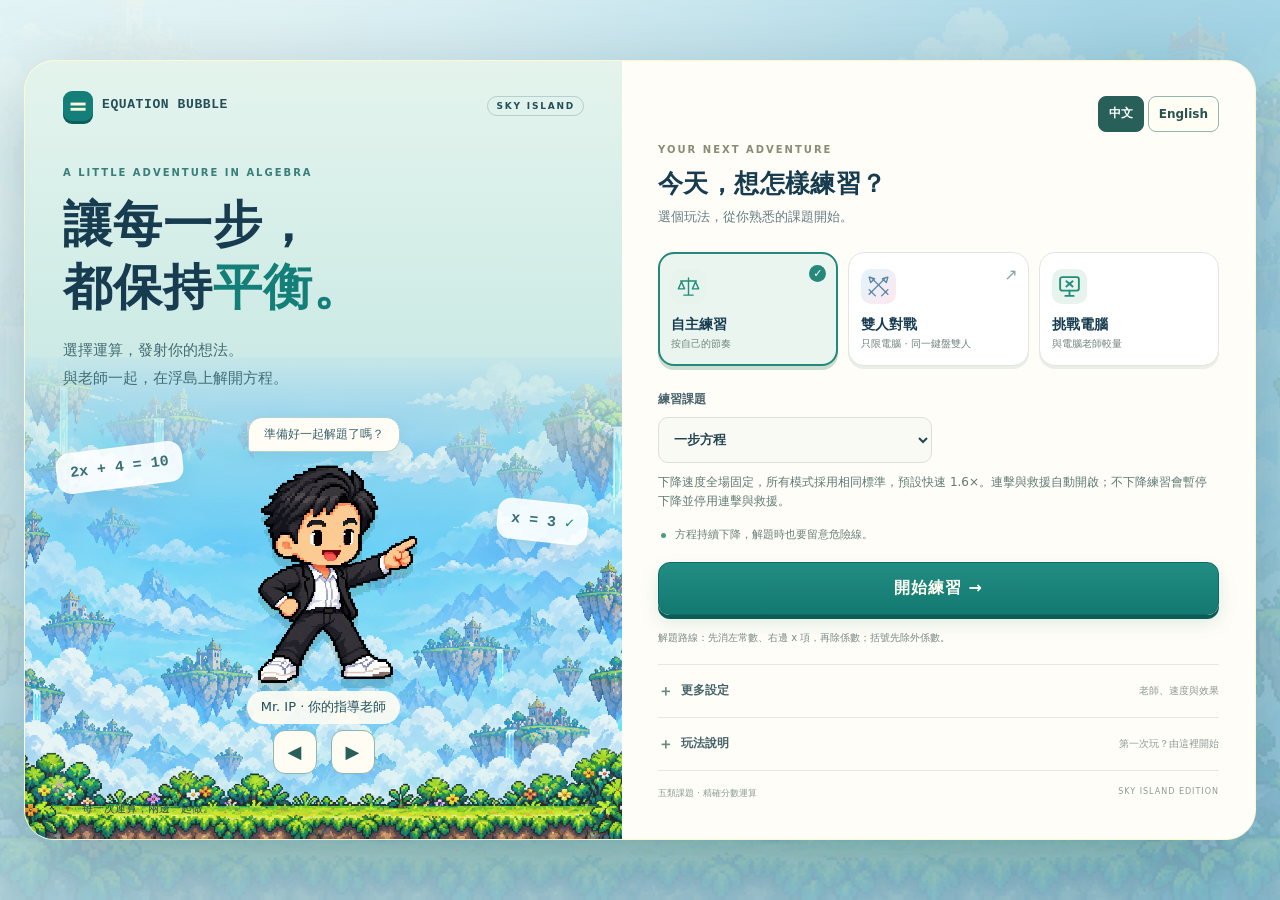
==== index.html @ 2460b277 "Reserve teacher space beside the English solo working board" ====
<!doctype html><html lang="zh-Hant"><head><meta charset="utf-8"><meta name="viewport" content="width=device-width,initial-scale=1,viewport-fit=cover"><title>Equation Bubble — Sky Island Adventure</title><link rel="stylesheet" href="arcade.css?v=150"><link rel="stylesheet" href="sky-theme.css?v=150"><link rel="stylesheet" href="mobile.css?v=150"><link rel="stylesheet" href="polish.css?v=246"><link rel="stylesheet" href="teacher-motion.css?v=200"><link rel="stylesheet" href="welcome.css?v=252"><link rel="stylesheet" href="arcade-art.css?v=203"><link rel="stylesheet" href="solo-cabinet.css?v=255"><style>body>#overlay .home-menu .home-battle-settings .home-battle-check{display:flex!important;align-items:center;justify-content:flex-start;gap:9px;text-align:left!important;margin:8px 0!important;font:500 13px/1.5 system-ui,sans-serif!important}body>#overlay .home-menu .home-battle-check input{flex:none;width:17px!important;height:17px!important;margin:0!important}body>#overlay .home-menu .home-battle-settings select{margin:0!important}body>#overlay .home-menu .home-battle-players label{text-align:left}</style><link rel="stylesheet" href="refinement.css?v=232"><link rel="stylesheet" href="solo-touch.css?v=235"><link rel="stylesheet" href="computer.css?v=250"><link rel="stylesheet" href="i18n.css?v=257"></head><body class="home-open solo-cabinet"><header id="deviceToolbar" hidden><strong class="device-brand">Equation Bubble <small>手提版</small></strong><a class="toolbar-home home-link" href="index.html">⌂ 回主畫面</a><span id="deviceStatus" role="status"></span><button id="devicePause">暫停</button><button id="deviceDesktop">電腦版</button></header><div id="deviceLayout"><main id="viewport"><div id="stage" aria-label="Equation Bubble 遊戲舞台">
<header class="sky-title">EQUATION <em>BUBBLE</em><small>SKY ISLAND ARENA</small></header><div class="sky-frame" aria-hidden="true"></div><div class="sky-dock" aria-hidden="true"></div><div class="scene" aria-hidden="true"></div><div class="score" id="score">000000</div><div class="stage-number" id="stageNumber">01</div><div class="hearts" id="hearts" aria-label="3 顆生命">♥ ♥ ♥</div><button id="pause" title="暫停 P" aria-label="暫停">Ⅱ</button>
<section id="field" aria-label="下降方程式遊戲區"><svg id="trajectory" viewBox="0 0 1120 660" aria-hidden="true"><path/></svg><svg id="links" viewBox="0 0 1120 660" aria-hidden="true"></svg><div id="rows"></div><div class="danger" id="danger">▼ 危險線 ▼</div><div id="projectile" class="orb green"></div><div id="particles"></div></section>
<img id="teacher" class="teacher-sprite" src="assets/teacher.png" alt="Yeung Sir 指導老師"><div class="speech" id="speech" role="status" aria-live="polite">兩邊做同一運算！</div><div id="teacherReaction" aria-hidden="true"></div><div id="teaching" aria-live="polite"><span class="teaching-heading">兩邊同步運算</span><span class="reading-caption">每一步，保持等式平衡</span><div id="teachingMath">每次運算，兩邊一起做。</div><div id="sideFeedback" role="status">選擇目標，開始平衡挑戰。</div></div>
<div class="cannon" id="cannon"><img class="cannon-base" src="assets/cannon.png" alt="黃銅青綠色泡泡炮台"><img class="barrel-sprite" src="assets/cannon.png" alt="" aria-hidden="true"><span id="cannonAmmo">+2</span></div>
<nav id="ops" aria-label="選擇炮彈運算"><button class="orb green" data-op="+" aria-label="加法">+</button><button class="orb red" data-op="−" aria-label="減法">−</button><button class="orb blue" data-op="×" aria-label="乘法">×</button><button class="orb purple" data-op="÷" aria-label="除法">÷</button><button class="orb orange lcm" data-op="LCM" aria-label="乘最小公倍數">×LCM</button></nav>
<label class="manual-ammo" id="manualAmmo" hidden>炮彈數值 <input id="ammoValue" type="text" inputmode="text" autocomplete="off" placeholder="例如 3 或 -1/2" aria-label="炮彈數值"><small id="ammoFeedback" role="status">可輸入整數或分數</small></label><div id="currentAmmo"><span class="orb green" id="ammoOrb">+2</span><strong id="ammoText">+2</strong></div><div class="keyboard"><div><kbd>←</kbd><kbd>→</kbd><small>AIM</small></div><div><kbd>↑</kbd><kbd>↓</kbd><small>AMMO</small></div><button id="fire"><kbd>SPACE</kbd><small>FIRE</small></button></div>
<div class="aux"><a class="aux-versus home-link" href="index.html">⌂ 回主畫面</a><button id="sound" aria-pressed="false">♪ OFF</button><button id="hint">H 提示 1/3</button><button id="deviceToggle">📱 手提裝置模式</button><button id="settings">操作說明</button><button id="restart">重開</button><a class="aux-versus" href="battle.html?v=201">雙人對打 ⚔</a><span id="pressure" hidden>再射 4 發壓頂</span><span id="energy" hidden>⚡ LINK READY</span><span id="combo">COMBO ×1</span><span id="progress">0 / 4</span><span>v17 ILLUSTRATED POSES</span></div>
<div class="touch"><button data-hold="left" aria-label="向左瞄準">◀</button><button id="touchAmmo">↑ 換彈 ↓</button><button data-hold="right" aria-label="向右瞄準">▶</button><button id="touchFire">發射 ✦</button></div>
</div></main><section id="mobileControls" hidden aria-label="手提裝置操作台"><header class="touch-hud"><div class="teacher-chip"><img id="mobileTeacherIcon" src="assets/teacher.png" alt=""><span id="mobileTeacherName">Yeung Sir</span></div><span id="mobileProgress"></span></header><div class="mobile-info"><span class="ammo-caption">目前炮彈</span><strong id="mobileLoaded">+?</strong></div><section class="math-readout"><header>兩邊同步運算 <span>運算板</span></header><div id="mobileMath" class="readout-equation">命中後顯示運算步驟</div><p id="mobileFeedback" role="status">點選目標或拖曳遊戲區瞄準，再按發射。</p></section><nav class="mobile-ops" aria-label="手提裝置選擇運算"><button data-op="+" aria-label="手提裝置加法">＋</button><button data-op="−" aria-label="手提裝置減法">−</button><button data-op="×" aria-label="手提裝置乘法">×</button><button data-op="÷" aria-label="手提裝置除法">÷</button><button data-op="LCM" aria-label="手提裝置乘最小公倍數">×LCM</button></nav><label id="mobileValueLabel" hidden>炮彈數值<input id="mobileValue" type="text" inputmode="text" autocomplete="off" placeholder="整數或分數，例如 -1/2" aria-label="手提裝置炮彈數值"></label><div class="mobile-actions"><button data-hold="left" aria-label="手提裝置向左瞄準">◀</button><button id="mobileHint">提示 1/3</button><button data-hold="right" aria-label="手提裝置向右瞄準">▶</button><button id="mobileFire">發射 ✦</button></div><p class="mobile-tip">點目標／拖曳瞄準 · 按住 ◀ ▶ 微調</p></section></div><div class="overlay home-screen" id="overlay">
  <section class="menu home-menu" aria-label="Equation Bubble 主畫面">
    <div class="home-hero">
      <a class="home-brand" href="index.html" aria-label="Equation Bubble 主畫面"><span class="brand-symbol">＝</span> EQUATION BUBBLE<span class="brand-edition">SKY ISLAND</span></a>
      <div class="hero-copy"><p class="home-eyebrow">A LITTLE ADVENTURE IN ALGEBRA</p><h1>讓每一步，<br>都保持<span>平衡。</span></h1><p class="hero-description">選擇運算，發射你的想法。<br>與老師一起，在浮島上解開方程。</p></div>
      <div class="hero-scene" aria-label="浮島上的指導老師"><span class="equation-float float-one" aria-hidden="true">2x + 4 = 10</span><span class="equation-float float-two" aria-hidden="true">x = 3 <b>✓</b></span><div class="hero-greeting">準備好一起解題了嗎？</div><img id="homeTeacher" src="assets/teacher.png" alt="Yeung Sir"><span class="hero-teacher-name" id="homeTeacherName">Yeung Sir · 你的指導老師</span></div>
      <p class="hero-footer"><span>✦</span> 每一次運算，兩邊一起做。</p>
    </div>
    <div class="home-panel">
      <header class="panel-heading"><p class="home-eyebrow">YOUR NEXT ADVENTURE</p><h2>今天，想怎樣練習？</h2><p>選個玩法，從你熟悉的課題開始。</p></header>
      <nav class="activity-grid" aria-label="選擇活動">
        <button type="button" class="activity-card practice-card" data-activity="practice" aria-pressed="true"><span class="activity-icon"><svg viewBox="0 0 32 32" aria-hidden="true"><path d="M6 9h20M16 5v22M7 10l-4 9h8l-4-9Zm18 0-4 9h8l-4-9ZM10 27h12"/></svg></span><strong>自主練習</strong><small>按自己的節奏</small><span class="activity-check" aria-hidden="true">✓</span></button>
        <a class="activity-card battle-card" href="battle.html?v=201"><span class="activity-icon"><svg viewBox="0 0 32 32" aria-hidden="true"><path d="m6 4 22 22M26 4 4 26M4 4l2 7 5-5-7-2Zm24 0-2 7-5-5 7-2ZM4 20l8 8M20 28l8-8"/></svg></span><strong>雙人對戰</strong><small>與同學切磋</small><span class="activity-arrow" aria-hidden="true">↗</span></a>
      </nav>
      <input id="learningMode" type="hidden" value="assist"><div class="basic-settings">
        <label for="startLevel">練習課題<select id="startLevel"><option value="0">混合課題 · 全部五類</option><option value="1" selected>一步方程</option><option value="2">兩步方程</option><option value="3">兩邊未知數</option><option value="4">括號</option><option value="5">分數與 LCM</option></select></label>
      </div>
      <p class="activity-note" id="activityNote" role="status">方程持續下降，解題時也要留意危險線。</p>
      <button id="start" class="start-button home-start">開始練習 <span aria-hidden="true">→</span></button>
      <p class="home-route">解題路線：先消左常數、右邊 x 項，再除係數；括號先除外係數。</p>
      <details class="home-details" id="homeAdvanced"><summary>更多設定 <span>老師、速度與效果</span></summary><div class="advanced-grid">
        <label for="singleTeacher">指導老師<select id="singleTeacher"><option value="0">Ms. Tong</option><option value="1" selected>Mr. IP</option><option value="2">Yeung Sir</option><option value="3">Mr. Kwok</option><option value="4">Ip Sir</option></select></label>
        <label for="fallSpeed">下降速度<select id="fallSpeed"><option value="0.65">慢速 · 0.65×</option><option value="1">標準 · 1×</option><option value="1.6" selected>快速 · 1.6×</option><option value="2.3">極速 · 2.3×</option></select></label>
        <label for="sessionLength">練習時間<select id="sessionLength"><option value="0">不限時</option><option value="180">3 分鐘</option></select></label>
        <label class="check-setting"><input id="practice" type="checkbox"> 停止下降</label>
        <input id="soloTurbo" type="checkbox" checked hidden aria-hidden="true">
        <label class="check-setting"><input id="gentlePace" type="checkbox" checked> 較疏落的題目排列</label>
        <label class="check-setting"><input id="deviceChoice" type="checkbox"> 手提裝置操作台</label>
      </div><div id="homeEffects"></div></details>
      <details class="home-details home-help"><summary>玩法說明 <span>第一次玩？由這裡開始</span></summary><ol class="how-to"><li><b>選運算</b><span>用相反運算消去目標項。</span></li><li><b>自動配數值</b><span>系統按瞄準目標及所選運算，自動配好數值。</span></li><li><b>瞄準發射</b><span>點選泡泡瞄準，再按發射。</span></li></ol><p>電腦：← → 瞄準 · ↑ ↓ 換運算 · Space／Enter 發射 · H 提示 · P 暫停。</p><p>本遊戲練習指定消元路線，其他等價解法亦可能成立。連擊模式按 R 可救援一次；聲音需另行開啟。</p></details>
      <footer class="panel-footer"><span>五類課題 · 精確分數運算</span><span>SKY ISLAND EDITION</span></footer>
    </div>
  </section>
</div><script src="math.js?v=232"></script><script src="characters.js?v=150"></script><script src="arcade.js?v=255"></script><script src="mobile.js?v=249"></script><script src="learning.js?v=249"></script><script src="excitement.js?v=249"></script><script src="teacher-motion.js?v=251"></script><script src="welcome.js?v=252"></script><script src="arcade-art.js?v=247"></script><script src="home-match.js?v=249"></script><script src="i18n.js?v=256"></script></body></html>
---- arcade.css ----
*{box-sizing:border-box}html,body{margin:0;width:100%;min-height:100%;background:#102d39;color:#fff9dc;font-family:Consolas,'Courier New','Microsoft JhengHei',monospace}body{overflow-x:hidden}button,select,input{font:inherit}button{cursor:pointer;touch-action:manipulation}button:focus-visible,select:focus-visible{outline:4px solid #fff271;outline-offset:5px}#viewport{position:relative;margin:auto;overflow:hidden}#stage{position:absolute;width:1672px;height:941px;transform-origin:top left;isolation:isolate}.scene{position:absolute;inset:0;background:#62c8ef url('assets/scene.png') center/100% 100% no-repeat;z-index:-1;image-rendering:pixelated}.score{position:absolute;left:170px;top:28px;width:143px;text-align:center;font-size:40px;color:#ffe34c;font-weight:1000;letter-spacing:-2px;text-shadow:3px 3px #201609}.stage-number{position:absolute;left:1387px;top:28px;font-size:40px;font-weight:bold;color:#ffe34c;text-shadow:3px 3px #201609}.hearts{position:absolute;left:1460px;top:27px;font-size:39px;letter-spacing:0;color:#fa4858;text-shadow:3px 3px #3b1418,-2px -2px #621e23}.hearts .empty{color:#614035}#pause{position:absolute;left:1603px;top:23px;width:46px;height:51px;border:4px solid #d9e6ed;background:#33455c;color:white;font-size:34px;line-height:36px;box-shadow:3px 4px #142738}
#field{position:absolute;left:390px;top:120px;width:824px;height:660px;overflow:hidden;touch-action:none}#trajectory{position:absolute;inset:0;width:100%;height:100%;pointer-events:none}#trajectory path{stroke:#a8ff81;stroke-width:6;stroke-dasharray:1 18;stroke-linecap:round;fill:none;filter:drop-shadow(0 1px 1px #154e28)}.danger{position:absolute;left:0;right:0;top:476px;border-top:2px dashed #c9563666;color:#932d2b99;text-align:center;font-size:11px;letter-spacing:3px;pointer-events:none}.row{position:absolute;width:100%;left:0;display:flex;align-items:center;justify-content:center;gap:3px;min-height:110px;filter:drop-shadow(0 3px 0 #12446a55)}.orb{position:relative;isolation:isolate;display:flex;align-items:center;justify-content:center;border:0;background:none;color:#fff;font-weight:1000;text-shadow:3px 3px 0 #10131e,-3px -3px 0 #10131e,3px -3px 0 #10131e,-3px 3px 0 #10131e,0 4px #10131e;border-radius:50%;padding:0;flex-shrink:0;--hue:0deg;--sat:1}.orb:before{content:'';position:absolute;inset:0;z-index:-1;background:url('assets/bubble.png') center/100% 100% no-repeat;filter:hue-rotate(var(--hue)) saturate(var(--sat));pointer-events:none}.orb.blue{--hue:0deg}.orb.green{--hue:265deg}.orb.red{--hue:135deg}.orb.purple{--hue:60deg}.orb.orange{--hue:195deg}.orb.gold{--hue:185deg}.node{width:110px;height:110px;font-size:42px;white-space:nowrap;letter-spacing:-2px}.node.wide{width:150px;height:110px;font-size:29px}.node.fraction{font-size:29px;letter-spacing:-1px}.equals{width:95px;height:95px;font-size:53px}.node.target{outline:4px solid #fff37a;outline-offset:-7px;box-shadow:0 0 22px #fff061cc}.node:focus-visible{outline-offset:0}.row.simplifying{animation:shrink-pop .35s ease-out}.sign-marker{font-size:.85em;letter-spacing:-4px}.speech{position:absolute;left:355px;top:465px;width:250px;height:65px;display:flex;align-items:center;justify-content:center;text-align:center;font-size:21px;font-weight:900;color:#171819;line-height:1.3;padding:3px 9px;overflow:hidden}.speech.long{font-size:16px}#teaching{position:absolute;left:1008px;top:597px;width:489px;height:91px;color:#1c1a17;text-align:center;display:flex;align-items:center;justify-content:center;flex-direction:column;font-size:23px;font-weight:bold;line-height:1.3}.teaching-heading{font-size:12px;color:#8b562d;letter-spacing:2px;margin-bottom:7px}#teachingMath{width:100%}.math-step{display:flex;justify-content:center;align-items:center;gap:8px;font-size:27px;white-space:nowrap}.math-step.small{font-size:20px}.math-step mark{display:inline-block;background:#ffde43;color:#171719;outline:2px solid #e5a921;border-radius:4px;padding:4px;animation:arrive .3s steps(4)}.math-step .balance-eq{padding:0 5px}.cannon{position:absolute;left:722px;top:568px;width:228px;height:217px;pointer-events:none;transform-origin:50% 72%;z-index:4}.cannon img{width:100%;height:100%;object-fit:contain;image-rendering:pixelated}.cannon #cannonAmmo{position:absolute;left:68px;top:107px;width:93px;height:55px;display:flex;align-items:center;justify-content:center;font-size:34px;color:#fff;text-shadow:3px 3px #10382b,-2px -2px #10382b,2px -2px #10382b,-2px 2px #10382b;font-weight:bold}.cannon.firing{animation:recoil .22s ease-out}#projectile{display:none;position:absolute;width:35px;height:35px;font-size:12px;z-index:8;pointer-events:none}#ops{position:absolute;left:143px;top:804px;display:flex;gap:25px;align-items:center}#ops .orb{width:112px;height:112px;font-size:62px}#ops .lcm{font-size:29px}#ops .orb.active:after{content:'';position:absolute;inset:-4px;border:6px solid #ffe63d;border-radius:15px;box-shadow:0 0 15px #fff461,inset 0 0 8px #fff461;pointer-events:none}#ops .orb.active{transform:translateY(-3px)}#currentAmmo{position:absolute;left:885px;top:846px;display:flex;align-items:center;gap:13px;color:white;font-size:34px}#ammoOrb{width:62px;height:62px;font-size:22px}#ammoText{display:block;max-width:100px;font-size:28px}.keyboard{position:absolute;left:1118px;top:817px;display:flex;align-items:flex-start;gap:37px}.keyboard>div,.keyboard button{text-align:center;white-space:nowrap}kbd{display:inline-flex;align-items:center;justify-content:center;min-width:47px;height:47px;background:#3b4a61;border:4px solid #d9e2e6;border-radius:4px;color:#fff;box-shadow:3px 4px #101c27;font-size:30px;font-weight:bold;margin:0 3px}.keyboard small{display:block;font-size:19px;font-weight:bold;margin-top:14px;text-shadow:2px 2px #181914}.keyboard button{border:0;background:none;color:white;padding:0}#fire kbd{padding:0 15px;font-size:24px}.aux{position:absolute;left:20px;top:94px;display:flex;flex-direction:column;align-items:flex-start;gap:7px;z-index:6}.aux button{background:#344f5fe8;color:#fff6cf;border:2px solid #d5d9ab;padding:6px 9px;font-size:12px;border-radius:4px}.aux span{font-size:11px;color:#fffbe2;text-shadow:1px 1px #164e5e}.aux span:last-child{font-size:8px;opacity:.8}.overlay{position:absolute;inset:110px 390px 155px 390px;background:#123647e8;backdrop-filter:blur(3px);display:flex;align-items:center;justify-content:center;z-index:20;border:5px solid #d9aa60;box-shadow:inset 0 0 0 5px #593a25;border-radius:10px}.overlay.hidden{display:none}.menu{width:100%;text-align:center;padding:25px}.menu>p{font-size:14px;color:#ffdb64;letter-spacing:2px}.menu h1{font-size:42px;color:#ffdf56;text-shadow:4px 4px #201d1c;margin:12px 0}.menu h2{font-size:27px;margin:15px 0 24px}.instructions{font-size:18px;line-height:2;color:#e8f7f7}.menu label{display:block;font-size:17px;margin-top:16px}.menu select{background:#fff3ce;color:#3e3124;padding:7px;border:3px solid #bd8c42;font-weight:bold}.menu input{width:18px;height:18px}.menu .fine{font-size:13px;letter-spacing:0;color:#ccdfdc}.start-button{background:linear-gradient(#96eb68,#32994a);border:4px solid #d5ffa4;box-shadow:4px 5px #0e291e;color:#102e20;font-size:25px;font-weight:bold;padding:12px 28px;margin-top:22px}.touch{display:none}.spark,.score-pop{position:absolute;pointer-events:none;font-weight:bold;z-index:10;color:#ffe660;text-shadow:2px 2px #715020}.spark{font-size:27px;animation:spark .8s ease-out forwards}.score-pop{font-size:30px;animation:score-rise 1s forwards}.teacher-bounce{position:absolute;left:172px;top:490px;font-size:30px;animation:score-rise .9s forwards;color:#ffdd38;text-shadow:2px 2px #895321;pointer-events:none}.stage-clear{position:absolute;left:135px;top:230px;font-size:45px;color:#ffdc43;text-shadow:4px 4px #2b2420;font-weight:bold;z-index:12;animation:score-rise 1.5s forwards}.canceling{opacity:.4;text-decoration:line-through;text-decoration-thickness:4px}.row.operation{filter:drop-shadow(0 0 10px #fff98e)}@keyframes arrive{from{opacity:0;transform:translateY(-14px) scale(.7)}to{opacity:1;transform:none}}@keyframes recoil{50%{translate:0 9px}}@keyframes shrink-pop{from{transform:scale(.9)}to{transform:scale(1)}}@keyframes spark{to{transform:translate(var(--x),var(--y)) rotate(130deg);opacity:0}}@keyframes score-rise{to{transform:translateY(-70px);opacity:0}}@media(pointer:coarse){.touch{position:absolute;left:440px;top:712px;display:flex;gap:14px;z-index:9}.touch button{font-size:20px;padding:10px 15px;border:3px solid #ffdf86;border-radius:8px;background:#214e5bdc;color:#fff}.aux{gap:10px}.aux button{padding:10px 14px;font-size:16px}}@media(prefers-reduced-motion:reduce){*,*:before,*:after{animation-duration:.01ms!important;transition:none!important}}

.cannon img{position:absolute;inset:0}.cannon-base{clip-path:inset(44% 0 0 0)}.barrel-sprite{clip-path:inset(0 0 45% 0);transform-origin:50% 60%;transform:rotate(var(--aim-angle,0deg))}.cannon #cannonAmmo{width:88px;height:88px;left:70px;top:88px;z-index:2}.cannon #cannonAmmo:before{inset:0}

.teacher-sprite{position:absolute;left:163px;top:477px;width:242px;height:307px;object-fit:contain;object-position:bottom;image-rendering:pixelated;pointer-events:none;z-index:2;transform-origin:50% 100%;filter:drop-shadow(2px 4px 0 #254d4933)}.teacher-sprite.happy{animation:teacher-hop .38s steps(4) 2}.teacher-sprite.thinking{animation:teacher-nod .4s steps(3)}@keyframes teacher-hop{50%{transform:translateY(-12px) rotate(-3deg)}}@keyframes teacher-nod{50%{transform:rotate(2deg)}}

#field.urgent .danger{color:#ff382d;border-color:#ff4030;background:#fff3bf99;font-weight:bold;animation:danger-beat .5s steps(2) infinite}.repelled{transition:top .2s ease-out}.clear-kick{animation:clear-kick .2s ease-out}@keyframes danger-beat{50%{opacity:.4}}@keyframes clear-kick{40%{translate:0 -3px}70%{translate:0 2px}to{translate:0 0}}

#pressure,#energy{background:#253a4de8;border:2px solid #efce6c;padding:8px 10px;border-radius:5px;font-size:15px!important;color:#fff59d!important}#pressure.imminent{background:#982d30;animation:danger-beat .5s steps(2) infinite}#links{position:absolute;inset:0;width:100%;height:100%;pointer-events:none;z-index:1}#links path{fill:none;stroke:#ffe55b;stroke-width:5;stroke-dasharray:8 7;filter:drop-shadow(0 0 5px #ffbd32);animation:flow-link .5s linear infinite}.action-callout{position:absolute;top:265px;left:0;width:100%;text-align:center;font-size:35px;font-weight:bold;text-shadow:3px 3px #21243c;pointer-events:none;z-index:11;animation:score-rise 1.2s forwards}.pressure-drop{animation:ceiling-impact .25s ease-out}@keyframes flow-link{to{stroke-dashoffset:-30}}@keyframes ceiling-impact{35%{translate:0 7px}70%{translate:0 -3px}to{translate:0 0}}

@media(prefers-reduced-motion:reduce){#links path,#pressure.imminent,.pressure-drop{animation:none!important}}

.repelled{transition:none}

.solution-reward{position:absolute;inset:170px 90px auto;display:flex;flex-direction:column;align-items:center;z-index:18;pointer-events:none;animation:reward-reveal 1.2s both;text-shadow:4px 4px #173047,-3px -3px #173047,3px -3px #173047,-3px 3px #173047}.reward-title{font-size:55px;font-weight:1000;color:#ffe658;letter-spacing:4px}.solution-reward strong{font-size:91px;line-height:1.2;color:#fffbe0;white-space:nowrap}.reward-bonus{font-size:33px;color:#aaffb5;font-weight:bold;margin-top:10px}.victory-bloom{position:absolute;inset:0;z-index:12;pointer-events:none;background:radial-gradient(ellipse,#fff7ae99,transparent 68%);animation:bloom .8s forwards}.bubble-fragment{position:absolute;width:45px;height:45px;z-index:15;font-size:20px;pointer-events:none;animation:fragment-flight .9s cubic-bezier(.15,.6,.4,1) forwards}.victory-impact{animation:victory-impact .22s ease-out}.score-jump{animation:score-jump .5s ease-out}@keyframes reward-reveal{0%{opacity:0;transform:scale(.35) rotate(-6deg)}18%{opacity:1;transform:scale(1.14) rotate(1deg)}32%,72%{opacity:1;transform:scale(1)}100%{opacity:0;transform:translateY(-25px) scale(1.03)}}@keyframes fragment-flight{to{transform:translate(var(--dx),var(--dy)) rotate(var(--spin)) scale(.1);opacity:0}}@keyframes bloom{0%{opacity:0}15%{opacity:1}100%{opacity:0}}@keyframes victory-impact{25%{translate:-3px 4px}50%{translate:3px -3px}75%{translate:-2px 1px}to{translate:0 0}}@keyframes score-jump{35%{scale:1.22;color:#fff}to{scale:1}}@media(prefers-reduced-motion:reduce){.victory-impact,.score-jump{animation:none!important}.solution-reward{animation:reward-fade 1.2s both!important}.bubble-fragment{display:none}@keyframes reward-fade{0%,100%{opacity:0}15%,80%{opacity:1}}}

#field.dense .row{min-height:62px;height:62px;gap:3px}#field.dense .node{width:62px;height:62px;min-width:62px;font-size:26px;letter-spacing:-1px;text-shadow:2px 2px #10131e,-2px -2px #10131e,2px -2px #10131e,-2px 2px #10131e}#field.dense .node.wide{width:90px;min-width:90px;font-size:19px}#field.dense .node.fraction{font-size:20px}#field.dense .equals{width:55px;height:55px;font-size:31px}#field.dense .node.target{outline-width:3px;outline-offset:-4px}

#field.dense .node.wide{width:84px;min-width:84px}

/* v7.0: larger readable equation bubbles, matching collision dimensions. */
#field.dense .row{min-height:76px;height:76px}#field.dense .node{width:76px;height:76px;min-width:76px;font-size:31px}#field.dense .equals{width:66px;height:66px;font-size:37px}#field.dense .node.wide{width:82px;min-width:82px;height:76px;font-size:21px}#field.dense .node.fraction{font-size:23px}

.stack-frac{display:inline-grid;grid-template-rows:auto auto;vertical-align:middle;align-items:center;justify-items:stretch;text-align:center;font-size:.82em;line-height:1.04;margin:0 .08em;min-width:.65em;letter-spacing:0;flex-shrink:0}.frac-num{display:block;padding:0 .12em .08em}.frac-den{display:block;border-top:2px solid currentColor;padding:.08em .12em 0}.fraction-sign{display:inline-block;vertical-align:middle;margin-right:.02em}.node.has-stacked,.orb.has-stacked{gap:1px}.node.has-stacked .stack-frac{font-size:.92em}.solution-reward strong.has-stacked .stack-frac{font-size:.62em}#teachingMath .stack-frac{font-size:.8em}.speech .stack-frac{font-size:.7em}.math-step mark.has-stacked{display:inline-flex;align-items:center;gap:2px}.math-step.small .stack-frac{font-size:.85em}

.versus-entry{display:inline-block;margin:22px 0 0 20px;padding:13px 24px;background:linear-gradient(#ffdc73,#d58d35);border:4px solid #fff0ad;box-shadow:4px 5px #49301d;color:#30261d;font-size:23px;font-weight:bold;text-decoration:none}.aux-versus{background:#704035e8;color:#fff6cf;border:2px solid #f4ce7e;padding:6px 9px;font-size:12px;border-radius:4px;text-decoration:none}.menu:has(#singleTeacher){padding:16px 22px}.menu:has(#singleTeacher) h1{font-size:36px}.menu:has(#singleTeacher) h2{margin:10px 0 13px;font-size:24px}.menu:has(#singleTeacher) label{margin-top:11px}.menu:has(#singleTeacher) .instructions{font-size:16px}
---- sky-theme.css ----
/* Shared v9 art direction. Physics coordinates remain independent of scenery. */
:root{--wood:repeating-linear-gradient(0deg,#ffffff08 0 3px,transparent 3px 12px),linear-gradient(#a66d38,#69401f);--gold:#edbc6b;--ink:#32251c}
.scene,.battle-backdrop{background:#59c6f5 url('assets/sky-island-v9.png') center/cover no-repeat;filter:none;image-rendering:pixelated}
.sky-title,.battle-header{background:var(--wood);border:5px solid var(--gold);box-shadow:inset 0 0 0 4px #603719,0 5px 0 var(--ink);color:#ffe785;text-shadow:3px 3px #302117}
.sky-title{position:absolute;left:430px;top:13px;width:812px;height:92px;text-align:center;font-size:47px;font-weight:1000;letter-spacing:-2px;line-height:1.15;padding:5px;z-index:2}
.sky-title em{font-style:normal;color:#7de5ff}.sky-title small{display:block;font-size:13px;letter-spacing:4px;color:#fff4d2;text-shadow:2px 2px #302117}
.sky-frame{position:absolute;left:374px;top:112px;width:856px;height:676px;border:9px solid #96602e;outline:3px solid #34271c;box-shadow:inset 0 0 0 3px #f0c67c,0 0 0 4px #edba67;background:#8adaf529;pointer-events:none;z-index:-1}
.sky-frame:before,.sky-frame:after{content:'✦';position:absolute;top:-13px;color:#ffe497;font-size:27px;text-shadow:2px 2px #55341c}.sky-frame:before{left:-14px}.sky-frame:after{right:-14px}
.sky-dock{position:absolute;left:100px;right:100px;top:795px;height:132px;background:var(--wood);border:5px solid var(--gold);box-shadow:inset 0 0 0 5px #663b20,0 5px #30251b}
.score{left:35px;top:22px;width:295px;height:65px;padding:9px 9px 9px 100px;background:var(--wood);border:4px solid var(--gold);font-size:32px;letter-spacing:0}.score:before{content:'SCORE';position:absolute;left:12px;top:17px;font-size:20px;color:#fff4d2}
.stage-number{left:1280px;top:22px;width:120px;height:65px;padding:15px 8px 8px 65px;font-size:27px;background:var(--wood);border:4px solid var(--gold)}.stage-number:before{content:'STAGE';position:absolute;left:6px;top:23px;font-size:13px;color:#fff4d2}
.hearts{left:1410px;top:26px;font-size:32px;background:#52351eea;border:3px solid var(--gold);padding:7px}#pause{top:28px}
.teacher-sprite{left:145px;top:551px;width:219px;height:235px}.speech{left:87px;top:438px;width:274px;height:86px;background:#fff4d8;border:4px solid #a8783f;box-shadow:3px 4px #392c20;border-radius:13px;font-size:19px}.speech:after{content:'';position:absolute;bottom:0;left:30px}
#teaching{left:1260px;top:561px;width:370px;height:160px;background:#fff1d3;border:5px solid #c59550;box-shadow:inset 0 0 0 3px #ffe3a9,4px 5px #53351f;padding:12px;border-radius:7px;font-size:19px}.math-step{font-size:22px;gap:4px}.math-step.small{font-size:17px}.teaching-heading{font-size:11px}
.aux{left:35px;top:115px}.aux button,.aux-versus,.battle-tools button,.battle-header a{background:#304d62;border:2px solid #edd19b;box-shadow:2px 3px #253544;color:#fff8df}
.battle-header{height:90px;margin:0 15px;padding:8px 17px}.battle-header h1{color:#ffe785;font-size:31px}.battle-header h1 em{color:#7ee3ff}.battle-header small{color:#fff0c9}
.arena{background:var(--wood);border-color:#8c592d;outline-color:#f2cc80;box-shadow:inset 0 0 0 3px #d6a85d,0 6px #3b291c}
.battle-field{background:linear-gradient(#9cdfff16,#99ddff16),url('assets/sky-island-v9.png') center/cover;box-shadow:inset 0 0 0 3px #dbb16e}.battle-field:after{display:none}
.player-hud{background:#50351fea;border-bottom-color:#ecc67d}.p1 .player-hud{box-shadow:inset 4px 0 #68deff}.p2 .player-hud{box-shadow:inset 4px 0 #ff829d}
.battle-dock{background:var(--wood);border-color:#e8b96e}.teacher-strip{background:#5a3c24eb;border-color:#d3aa69}.teacher-bubble{background:#fff1d3;border-color:#c59550}.battle-teacher{width:96px;height:103px;top:-16px}
.overlay,.setup-card{background:linear-gradient(#234b60f5,#19364aF5);border-color:#edbf73;box-shadow:inset 0 0 0 4px #644126,5px 6px #263b39}.menu h1,.setup-card h2{color:#ffe08a}.teacher-choice{border-color:#dbb16f;background:linear-gradient(#7ec7ce,#386876)}.teacher-choice.chosen{border-color:#ffe96e}
#ops .orb,.battle-ops .orb{--control-top:#bdffd9;--control-mid:#24cb69;--control-dark:#087339;--control-rim:#a7ffd1}
#ops .red,.battle-ops .red{--control-top:#ffd0e0;--control-mid:#f34b7d;--control-dark:#a81849;--control-rim:#ffb6ce}
#ops .blue,.battle-ops .blue{--control-top:#d3f5ff;--control-mid:#239cfa;--control-dark:#1559a9;--control-rim:#9ce5ff}
#ops .purple,.battle-ops .purple{--control-top:#f4d5ff;--control-mid:#b35beb;--control-dark:#642b9c;--control-rim:#e2b5ff}
#ops .orange,.battle-ops .orange{--control-top:#fff1ba;--control-mid:#ff9f2e;--control-dark:#b85a0e;--control-rim:#ffe293}
#ops .orb:before,.battle-ops .orb:before{filter:none;border-radius:50%;border:3px solid var(--control-rim);background:radial-gradient(ellipse at 29% 20%,#ffffffed 0 4%,transparent 10%),radial-gradient(ellipse at 37% 30%,var(--control-top),var(--control-mid) 42%,var(--control-dark) 83%);box-shadow:inset 2px 3px 1px #ffffff88,inset -3px -5px 2px #10213566,0 3px 0 #15202c}
#ops .orb.active:after,.battle-ops .active:after{border-color:#ffe45f;box-shadow:0 0 12px #fff284;border-radius:12px}
.battle-guide path,#trajectory path{stroke:#edff9f}.battle-footer{color:#fff9dd;text-shadow:2px 2px #243e50}

/* v9.1: expanded solo arena and shared readable feedback. */
#field{left:276px;width:1120px}.sky-frame{left:260px;width:1152px}
.teacher-sprite{left:87px;top:600px;width:175px;height:185px}.speech{left:33px;top:476px;width:220px;height:99px;font-size:17px}.speech.long{font-size:15px}
#teaching{left:1425px;top:474px;width:224px;height:260px;padding:10px;font-size:17px}.math-step{flex-wrap:wrap;font-size:19px}.math-step.small{font-size:16px}.teaching-heading{font-size:10px;letter-spacing:1px}
#teaching.near-equation{width:528px;height:auto;min-height:76px;max-height:150px;z-index:14;pointer-events:none;padding:7px 12px;box-shadow:0 0 18px #fff4a877,3px 4px #51351f}.near-equation .teaching-heading{display:none}.near-equation .math-step{font-size:25px;flex-wrap:wrap}.near-equation .math-step.small{font-size:20px}
.overlay{left:276px;right:276px}.touch{left:490px}
.aim-ready{outline:3px solid #fff28a!important;outline-offset:1px!important;filter:drop-shadow(0 0 8px #ffef66)!important}.battle-row .orb.aim-ready{outline-width:3px!important}
.floating-balance{position:absolute;z-index:15;width:470px;min-height:66px;padding:9px 12px;background:#fff2d9f5;border:3px solid #d3a15e;border-radius:8px;color:#2f291e;box-shadow:3px 4px #4d3428,0 0 12px #ffe38677;font-size:22px;font-weight:bold;display:flex;align-items:center;justify-content:center;gap:5px;flex-wrap:wrap;pointer-events:none}.floating-balance mark{background:#ffe15c;padding:3px;border:1px solid #e4ae30;border-radius:4px;animation:arrive .25s steps(4)}
.score-flight{position:absolute;z-index:19;color:#fff078;font-size:39px;font-weight:1000;text-shadow:3px 3px #3b2b22;pointer-events:none;animation:score-to-hud .85s ease-in both}.vs-score-flight{left:380px;top:350px;font-size:32px;animation-name:vs-score-to-hud}
@keyframes score-to-hud{0%{opacity:0;transform:scale(.7)}18%{opacity:1;transform:scale(1.2)}85%{opacity:1}100%{opacity:0;transform:translate(-600px,-350px) scale(.5)}}
@keyframes vs-score-to-hud{0%{opacity:0;transform:scale(.7)}18%{opacity:1;transform:scale(1.2)}85%{opacity:1}100%{opacity:0;transform:translate(-75px,-320px) scale(.5)}}
.impact-flash{animation:hit-light .3s ease-out}.row.operation{filter:drop-shadow(0 0 13px #fff4a2)}@keyframes hit-light{40%{box-shadow:inset 0 0 30px #fff8aa}}
.p1 .player-hud{border-left:6px solid #65dcff}.p2 .player-hud{border-left:6px solid #ff829d}.p1{outline-color:#8ddcf1}.p2{outline-color:#f2a0ad}
.incoming{top:58px;left:370px;font-size:14px;letter-spacing:0}.incoming.danger-incoming{background:#823746f2;border:2px solid #ffe18c;color:#fff1af}
.aux button,.aux-versus,.battle-tools button,.battle-header a,.player-controls button,.result-actions>a,.result-actions button:not(.start-button){background:var(--wood);border:2px solid #edc47f;box-shadow:inset 0 0 0 2px #684125,2px 3px #32251e;border-radius:3px;color:#fff3d2}
.sky-title,.battle-header h1,.menu h1,.setup-card h2{font-family:Consolas,'Courier New',monospace;font-weight:1000;letter-spacing:-1px;text-shadow:3px 3px #352415,-1px -1px #352415}
.arena:before,.arena:after{content:'◆';position:absolute;top:-11px;color:#ffda86;text-shadow:2px 2px #5d3a24;font-size:23px;z-index:10;pointer-events:none}.arena:before{left:-10px}.arena:after{right:-10px}
@media(prefers-reduced-motion:reduce){.score-flight{animation:none;display:none}.impact-flash{animation:none}}

/* v10: readable classroom controls, manual ammunition and whole-equation stars. */
[hidden]{display:none!important}
#field{background:linear-gradient(#d8f4ff70,#eafaff55);border-radius:12px}
.battle-field{background-image:linear-gradient(#d8f4ff99,#eafaff88),url('assets/sky-island-v9.png')}
.aux{width:235px;gap:9px;font-size:20px}.aux button,.aux-versus{font-size:19px;min-height:38px;padding:7px 12px}.aux>span{font-size:18px;line-height:1.4;color:#fffbe9;background:#3e301de8;padding:5px 8px;border-radius:4px;text-shadow:none}
.speech,.speech.long{font-size:20px;line-height:1.4;height:124px;top:470px;padding:9px}
#teaching{font-size:20px}.teaching-heading{font-size:13px}.danger{font-size:17px!important;color:#832a35!important;border-color:#af3c4f!important;background:#fff2dc88}
#field.shielded{box-shadow:inset 0 0 0 5px #55dcb1}
.manual-ammo{position:absolute;left:875px;top:787px;z-index:8;color:#fff4d9;font-size:18px;width:230px;background:#50351ff5;padding:6px 10px;border:2px solid #edc47f;border-radius:8px}
.manual-ammo input,.battle-manual input{width:100%;font:700 23px Arial,sans-serif;color:#30291f;background:#fff6df;border:2px solid #bd914f;border-radius:5px;padding:5px;margin-top:3px}
.manual-ammo small{display:block;font-size:15px;min-height:36px;line-height:1.2;margin-top:4px}
.manual-ammo:not([hidden])~#currentAmmo{left:1115px;width:90px;top:834px} .manual-ammo:not([hidden])~.keyboard{left:1225px;gap:12px}.manual-ammo:not([hidden])~.keyboard kbd{font-size:23px;min-width:40px}.manual-ammo:not([hidden])~.keyboard button kbd{min-width:100px}
.battle-manual{position:absolute;left:389px;top:2px;width:170px;color:#fff4d9;font-size:16px;line-height:1.1}.battle-manual input{font-size:21px;padding:3px;margin:0}.battle-manual small{display:block;font-size:12px;line-height:1.1;white-space:nowrap;overflow:hidden;text-overflow:ellipsis}
.battle-manual:not([hidden])~.battle-fire{right:10px;width:160px}.battle-dock:has(.battle-manual:not([hidden])) .loaded-ammo{display:none}
.battle-row.special:before{content:'★ 解完整題 → 攻擊';position:absolute;left:var(--special-left,0px);top:-22px;background:#61451fea;border:1px solid #ffe082;border-radius:5px;padding:2px 6px;color:#fff3a6;font:700 14px Arial,sans-serif;z-index:3;white-space:nowrap}
.battle-row.special .star-node:after{display:none}.battle-row.special .node{box-shadow:0 3px 0 #71542f}
.battle-message{font-size:16px;height:24px;line-height:22px;white-space:normal}.teacher-bubble{height:78px;top:2px}.battle-math{font-size:21px;height:35px}.player-controls,.player-controls button{font-size:15px}.player-controls b{font-size:17px}.incoming{font-size:17px;top:54px;left:420px}.battle-footer{font-size:14px}.setup-footnote{font-size:16px}.setup-options{gap:16px}.setup-options select{max-width:270px}.menu .instructions{font-size:20px;line-height:1.6}.menu label{font-size:20px}
.battle-row .node.target{outline:3px dashed #fff0a0;outline-offset:3px}
---- mobile.css ----
/* Native touch controls stay at physical CSS-pixel sizes, outside scaled arenas. */
#deviceToolbar,#mobileControls,.mobile-vs-controls{display:none}
.arena-slot{display:contents}
.mobile-mode{overflow:auto!important;overscroll-behavior-y:contain;background:#183d51;color:#fff4d5;padding-top:50px;padding-bottom:env(safe-area-inset-bottom,0px)}
.mobile-mode #deviceToolbar{display:flex;position:fixed;top:0;left:0;right:0;z-index:120;min-height:48px;padding:4px max(8px,env(safe-area-inset-right));gap:6px;align-items:center;background:#46331ff5;border-bottom:2px solid #ddb16b;box-sizing:border-box;font:14px system-ui,sans-serif}
#deviceToolbar strong{margin-right:auto;font-size:14px}#deviceToolbar span{font-size:12px;color:#ffe98d}
#deviceToolbar button{min-height:40px;padding:5px 10px;border:1px solid #d8b87c;border-radius:7px;background:#274c61;color:#fff6d9;font:14px system-ui,sans-serif}
.mobile-mode #deviceLayout{display:flex;flex-direction:column;align-items:center;width:100%}
.mobile-mode #viewport{position:relative;flex:none;margin:0 auto;overflow:hidden}
.mobile-mode #stage{transform-origin:top left}
.mobile-mode #field{left:0;top:175px;width:1120px;height:660px}
.mobile-mode .sky-title{left:12px;top:8px;width:1096px;height:78px;font-size:61px;line-height:1;padding:4px}.mobile-mode .sky-title small{font-size:16px}
.mobile-mode .score{left:12px;top:99px;width:370px;height:65px;font-size:40px;padding-left:125px}.mobile-mode .score:before{font-size:27px;top:14px}
.mobile-mode .stage-number{left:440px;top:99px;width:180px;height:65px;font-size:40px;padding:9px 8px 8px 98px}.mobile-mode .stage-number:before{font-size:23px;top:20px}
.mobile-mode .hearts{left:700px;top:99px;font-size:38px;height:65px}.mobile-mode #pause{left:auto;right:20px;top:99px;width:68px;height:65px;font-size:42px}
.mobile-mode .cannon{left:446px;top:623px}.mobile-mode .sky-dock,.mobile-mode .sky-frame,.mobile-mode .aux,.mobile-mode .teacher-sprite,.mobile-mode .speech,.mobile-mode #ops,.mobile-mode #currentAmmo,.mobile-mode .keyboard,.mobile-mode .touch,.mobile-mode #manualAmmo{display:none!important}
.mobile-mode #teaching:not(.near-equation){display:none}.mobile-mode #teaching.near-equation{font-size:28px}.mobile-mode .near-equation .math-step{font-size:32px}
.mobile-mode #field.dense .row{height:132px;min-height:132px}.mobile-mode #field.dense .node{width:132px;min-width:132px;height:132px;font-size:56px}.mobile-mode #field.dense .node.wide{width:164px;min-width:164px;height:132px;font-size:42px}.mobile-mode #field.dense .node.fraction{font-size:44px}.mobile-mode #field.dense .equals{width:96px;height:96px;font-size:64px}
.mobile-mode #mobileControls{display:block;width:min(100%,700px);padding:10px 12px 8px;box-sizing:border-box;background:#46331f;border:2px solid #bb9155;border-radius:12px;font:16px system-ui,sans-serif;touch-action:manipulation}
.mobile-info{display:flex;gap:12px;align-items:center;justify-content:space-between;margin-bottom:8px}.mobile-info strong{font-size:25px;color:#fff28c}.mobile-info span{font-size:14px}
.mobile-ops,.mobile-vs-controls nav{display:grid;grid-template-columns:repeat(5,minmax(0,1fr));gap:7px}
#mobileControls button,.mobile-vs-controls button{min-height:48px;min-width:44px;padding:5px;border:2px solid #ecd09a;border-radius:10px;background:linear-gradient(#426f82,#294958);color:white;font:700 23px system-ui,sans-serif;touch-action:none;user-select:none;-webkit-user-select:none}
.mobile-ops button:last-child,.mobile-vs-controls nav button:last-child{font-size:15px!important}
#mobileControls button.active,.mobile-vs-controls button.active{background:#1c7450;border-color:#ffe374;box-shadow:0 0 0 2px #ffe374}
.mobile-actions{display:grid;grid-template-columns:48px minmax(75px,1fr) 48px minmax(88px,1.2fr);gap:7px;margin-top:9px}.mobile-actions button:nth-child(2){font-size:15px!important}.mobile-actions button:last-child{font-size:20px!important;background:linear-gradient(#c77530,#98441c)!important}
#mobileValueLabel,.mobile-vs-controls label{display:flex;align-items:center;gap:8px;margin-top:9px;font-size:14px}.mobile-mode input{font-size:18px!important;min-height:44px;box-sizing:border-box}
#mobileValue,.mobile-vs-controls input{width:100%;min-width:0;flex:1;border:2px solid #bd914f;border-radius:7px;padding:7px;background:#fff6df;color:#30291f;font:18px system-ui,sans-serif}
#mobileFeedback,.mobile-vs-controls p{font-size:15px;line-height:1.4;min-height:21px;margin:8px 0 2px;color:#fff3c1}.mobile-tip{font-size:12px;margin:4px 0 0;color:#d1dfe3}
.mobile-mode .overlay{position:fixed!important;left:12px!important;right:auto!important;top:12px!important;bottom:auto!important;width:1096px!important;height:815px!important;overflow:auto;border-radius:12px;align-items:flex-start}
.mobile-mode .menu{padding:20px!important}.mobile-mode .menu h1{font-size:46px!important;margin:7px 0}.mobile-mode .menu h2{font-size:35px!important;margin:10px}.mobile-mode .menu .instructions{font-size:27px!important;line-height:1.5}.mobile-mode .menu label{font-size:32px!important;margin-top:14px!important}.mobile-mode .menu select{font-size:30px;min-height:55px}.mobile-mode .menu input{width:36px;height:36px;min-height:36px}.mobile-mode .menu .start-button,.mobile-mode .menu .versus-entry{font-size:34px;margin-top:16px;padding:12px 22px}.mobile-mode .menu .fine{font-size:24px}.mobile-mode .menu>p{font-size:25px}
.mobile-mode .aux-versus{display:none}
/* Versus mode: each full arena has its own unscaled controller beneath it. */
.versus-page.mobile-mode #battleViewport,.versus-page.mobile-mode #battleStage{position:relative;width:100%;height:auto;overflow:visible;transform:none}
.versus-page.mobile-mode .battle-header{height:auto;min-height:72px;margin:0;padding:6px;gap:5px;flex-wrap:wrap}.versus-page.mobile-mode .battle-header h1{font-size:20px}.versus-page.mobile-mode .battle-header small{font-size:9px;letter-spacing:1px}.versus-page.mobile-mode .battle-tools{flex-wrap:wrap}.versus-page.mobile-mode .battle-tools button,.versus-page.mobile-mode .back-link{min-height:44px;font-size:14px;padding:8px}
.versus-page.mobile-mode .arenas{position:static;display:flex;flex-direction:column;gap:16px;margin-top:12px;width:100%}.versus-page.mobile-mode .arena-slot{display:block;width:100%;padding:0 8px;box-sizing:border-box;overflow:hidden}
.versus-page.mobile-mode .arena{margin:0 0 calc(var(--arena-height) - 858px);transform:scale(var(--arena-scale));transform-origin:top left}
.versus-page.mobile-mode .versus-divider{display:none}.versus-page.mobile-mode .battle-footer{position:static;padding:12px;display:flex;gap:8px;flex-direction:column;font-size:12px}
.versus-page.mobile-mode .mobile-vs-controls{display:block;position:relative;padding:10px;margin-top:10px;border:2px solid #c79a5a;border-radius:10px;background:#46331f;font:16px system-ui,sans-serif}.mobile-vs-controls>strong{display:block;margin-bottom:5px;font-size:22px;color:#fff28c}
.versus-page.mobile-mode .battle-overlay{position:fixed;top:50px;left:0;right:0;bottom:0;z-index:100;padding:8px}.versus-page.mobile-mode .setup-card{width:100%;padding:12px;max-height:100%;overflow:auto}.versus-page.mobile-mode .setup-card h2{font-size:25px}.versus-page.mobile-mode .setup-description,.versus-page.mobile-mode .setup-footnote{font-size:14px}.versus-page.mobile-mode .character-selectors{display:flex;flex-direction:column;gap:10px;margin:12px 0}.versus-page.mobile-mode .teacher-choice img{height:70px}.versus-page.mobile-mode .teacher-choice span{font-size:10px}.versus-page.mobile-mode .setup-options{flex-direction:column;gap:10px}.versus-page.mobile-mode .setup-options label,.versus-page.mobile-mode .setup-options select{font-size:16px;min-height:44px}.versus-page.mobile-mode .chosen-name{font-size:16px}.versus-page.mobile-mode .result-actions{flex-wrap:wrap;gap:10px}.versus-page.mobile-mode .battle-touch{display:none}
@media(orientation:landscape) and (min-width:640px){body.mobile-mode:not(.versus-page) #deviceLayout{flex-direction:row;align-items:flex-start;justify-content:center}body.mobile-mode:not(.versus-page) #mobileControls{width:276px;flex:none;max-height:calc(100dvh - 52px);overflow:auto;padding:8px}body.mobile-mode:not(.versus-page) #viewport{margin:0}body.mobile-mode:not(.versus-page) .mobile-info{flex-wrap:wrap;gap:3px}body.mobile-mode:not(.versus-page) .mobile-ops{gap:4px}body.mobile-mode:not(.versus-page) .mobile-actions{grid-template-columns:44px minmax(65px,1fr) 44px minmax(65px,1fr);gap:4px}}
@media(max-width:370px){#deviceToolbar strong{font-size:12px}#deviceToolbar button{padding:4px 6px}#deviceToolbar span{max-width:80px}.mobile-actions{gap:5px}}

/* Solo menus are moved outside the transformed stage for native-size touch targets. */
.mobile-mode>.overlay{left:8px!important;right:8px!important;top:52px!important;bottom:8px!important;width:auto!important;height:auto!important;z-index:110;padding:0}
.mobile-mode>.overlay .menu{max-width:680px;margin:auto;padding:14px!important}.mobile-mode>.overlay .menu h1{font-size:27px!important}.mobile-mode>.overlay .menu h2{font-size:21px!important}.mobile-mode>.overlay .menu .instructions{font-size:15px!important;line-height:1.5}.mobile-mode>.overlay .menu label{font-size:17px!important;margin-top:10px!important;min-height:44px}.mobile-mode>.overlay .menu select{font-size:16px;min-height:44px;max-width:100%}.mobile-mode>.overlay .menu input{width:24px;height:24px;min-height:24px;vertical-align:middle}.mobile-mode>.overlay .menu .start-button,.mobile-mode>.overlay .menu .versus-entry{font-size:19px;min-height:48px;margin:10px 6px 0;padding:10px 15px}.mobile-mode>.overlay .menu .fine,.mobile-mode>.overlay .menu>p{font-size:13px}

@media(orientation:landscape) and (min-width:1000px){.versus-page.mobile-mode .arenas{display:grid;grid-template-columns:repeat(2,minmax(0,1fr));gap:16px}.versus-page.mobile-mode .arena-slot{min-width:0}.versus-page.mobile-mode .character-selectors{display:grid;grid-template-columns:1fr 1fr}.versus-page.mobile-mode .setup-options{flex-direction:row}}
---- polish.css ----
/* v12 Clear View: one controller, one fixed reading panel, one visual hierarchy. */
:root{--ui-font:Arial,'Noto Sans TC','PingFang TC','Microsoft JhengHei',sans-serif;--panel:#183c49;--panel-raised:#234e5b;--cream:#fff5df;--muted:#bfd3d7;--p1:#66d9ec;--p2:#ff9bb8}
body,button,select,input{font-family:var(--ui-font)}
.sky-title,.battle-header h1,.menu h1,.setup-card h2{font-family:Consolas,'Courier New',monospace;letter-spacing:-1px}
.node,.battle-row .orb,.orb{font-family:var(--ui-font);font-weight:800;text-shadow:1px 2px 0 #18313f,-1px -1px 0 #18313f,1px -1px 0 #18313f,-1px 1px 0 #18313f}
.sky-title,.battle-header{border-width:3px;box-shadow:inset 0 0 0 1px #f8d99b66,0 3px 0 #34291f}
.sky-title{font-size:42px}.sky-title small{letter-spacing:2px}
.arena{border-width:3px;outline-width:1px;box-shadow:0 4px 15px #102d3966,inset 0 0 0 1px #f6d89c88;border-radius:10px}
.arena:before,.arena:after,.sky-frame:before,.sky-frame:after{display:none}
.battle-field{border-radius:7px}.battle-dock{border-top-width:2px;border-bottom-width:1px}
.player-hud{border-radius:6px 6px 0 0;padding-left:15px!important}
.player-hud strong{font-size:23px}.player-tag{font-size:13px;font-weight:700;letter-spacing:1.4px}.hud-score strong{font-size:28px;font-variant-numeric:tabular-nums}.hud-score small{font-size:11px}
.p1 .player-hud{border-left:5px solid var(--p1);background:linear-gradient(90deg,#174b5a,#253b3f)}
.p2 .player-hud{border-left:5px solid var(--p2);background:linear-gradient(90deg,#5c3448,#39393f)}
.p1 .player-tag{color:var(--p1)}.p2 .player-tag{color:var(--p2)}
.incoming{font-size:16px;border-width:1px;background:#173a49e8;border-radius:20px;padding:5px 12px;left:430px}
.incoming.danger-incoming{background:#813a47;color:#fff0b8;border-width:1px}
/* Special belongs to the whole equation, without repeating an instruction on each row. */
.battle-row.special:before{content:'★';top:-24px;padding:0;width:25px;height:25px;text-align:center;line-height:24px;border-radius:50%;font-size:19px;background:#594626;color:#ffe58b;border:1px solid #ffdc73;text-shadow:none}
.battle-row.special:after{content:'';position:absolute;left:calc(var(--special-left) - 4px);top:-4px;width:calc(var(--special-width) + 8px);height:calc(100% + 8px);box-sizing:border-box;border:1px solid #ffdb7899;border-radius:40px;background:#ffe16b0a;pointer-events:none;z-index:-1}
.battle-row.special .node{box-shadow:none}
/* A clear danger marker is always visible; motion is reserved for an approaching row. */
.danger,.battle-danger{border-top:3px dashed #cc5a49!important;color:#9a3b31!important;background:#fff0d7b8;font-family:var(--ui-font);font-weight:700;font-size:15px!important;letter-spacing:2px!important;text-shadow:none;line-height:23px}
.urgent .danger,.battle-field.urgent .battle-danger{background:#a83e39!important;color:#fff4dd!important;border-color:#ffdd78!important;box-shadow:0 -8px 25px #ff78532e}
.battle-danger{font-size:13px!important;line-height:20px}
/* Keep cannon preview + one labelled main ammunition display. */
#ammoOrb,.loaded-ammo .mini-ammo{display:none!important}
#currentAmmo{gap:0;width:170px;justify-content:center;font-family:var(--ui-font)}
#currentAmmo:before{content:'目前炮彈';position:absolute;top:-24px;color:#ffedbb;font-size:16px;font-weight:500}
#ammoText{max-width:170px;font-size:35px;text-align:center}
.loaded-ammo{display:flex;flex-direction:column;gap:0;top:8px;min-width:120px}
.loaded-ammo small{display:block;font-size:14px;color:#f6dfad;letter-spacing:0;line-height:18px}.loaded-ammo strong{font-size:31px;line-height:34px}
.battle-fire{background:linear-gradient(#df9c43,#b56827);border-color:#ffe5ad;color:#fffbed;font-weight:800;font-size:20px}
.player-controls button,#hint{background:#274e5b;color:#dce9ec;border-color:#8aa6aa;box-shadow:none}
.teacher-bubble{height:82px;background:#fff5df;border-width:2px;padding:5px 9px;box-shadow:none}
.battle-message{font-size:16px;height:20px;line-height:20px;color:#46545a}
.battle-math{font-size:23px;height:auto;max-height:48px;white-space:normal;flex-wrap:wrap;line-height:1.35;overflow:auto}
.player-controls{font-size:14px}.player-controls b{font-size:17px}.player-controls button{font-size:14px;min-height:28px}
.floating-balance{display:none!important}
/* Solo desktop: give the fixed reading board meaningful width without changing physics. */
body:not(.mobile-mode):not(.versus-page) #field{left:200px}
body:not(.mobile-mode):not(.versus-page) .cannon{left:646px}
body:not(.mobile-mode):not(.versus-page) .sky-frame{left:188px;width:1144px;border-width:3px;outline-width:1px;border-radius:10px}
body:not(.mobile-mode):not(.versus-page) .aux{left:12px;width:178px;gap:8px}
body:not(.mobile-mode):not(.versus-page) .aux button,body:not(.mobile-mode):not(.versus-page) .aux a{font-size:17px;border-width:1px;box-shadow:none;min-height:35px;padding:7px 10px}
body:not(.mobile-mode):not(.versus-page) .aux>span{font-size:16px;line-height:1.3}
body:not(.mobile-mode):not(.versus-page) .teacher-sprite{left:15px;width:160px}
body:not(.mobile-mode):not(.versus-page) .speech{display:none}
body:not(.mobile-mode):not(.versus-page) #teaching,body:not(.mobile-mode):not(.versus-page) #teaching.near-equation{left:1346px!important;top:190px!important;width:306px!important;height:550px!important;max-height:none;min-height:0;padding:22px 16px;border:2px solid #d2ac70;border-radius:14px;box-shadow:0 5px 18px #12364655;background:#fff6e3;display:flex;justify-content:flex-start;align-items:stretch;gap:0;pointer-events:auto;z-index:5}
.teaching-heading{font-family:var(--ui-font);font-size:22px;color:#254b58;letter-spacing:0;font-weight:800;display:block!important}
.reading-caption{display:block;color:#718087;font:16px/1.5 var(--ui-font)}
body:not(.mobile-mode) #teachingMath{margin-top:32px;min-height:160px;font:700 27px/1.65 var(--ui-font);overflow-wrap:anywhere}
body:not(.mobile-mode) #teachingMath .math-step{font-size:26px;white-space:normal;flex-wrap:wrap;gap:6px;line-height:1.65}
body:not(.mobile-mode) #teachingMath .math-step.small{font-size:23px}
#sideFeedback{margin-top:auto;padding:15px 12px;border-left:3px solid #b99858;border-radius:0 7px 7px 0;background:#eaf0e9;color:#355363;font:18px/1.65 var(--ui-font);text-align:left;overflow-wrap:anywhere}
.overlay,.setup-card{border-width:3px;box-shadow:0 12px 40px #071f2d70,inset 0 0 0 1px #f3d9a155;border-radius:15px}
.menu label,.setup-options label,.setup-description,.setup-footnote{font-family:var(--ui-font)}
.teacher-choice{border-width:2px;border-radius:10px}.teacher-choice.chosen{outline-width:2px;outline-offset:2px}
.teacher-choice span{font-family:var(--ui-font);font-size:14px}.chosen-name{font-family:var(--ui-font);font-size:21px}
/* Handheld: one toolbar and one touch dock. The arena keeps only the playfield. */
.mobile-mode #deviceToolbar{height:50px;border-bottom-width:1px;background:#153340f5;box-shadow:0 2px 10px #061f3155;font-family:var(--ui-font)}
.mobile-mode #deviceToolbar strong{font-family:var(--ui-font);letter-spacing:.2px}
.mobile-mode #deviceToolbar button{border-width:1px;min-height:40px;background:#244958;border-color:#64818b}
.mobile-mode #pause,.mobile-mode .sky-title,.mobile-mode .score,.mobile-mode .stage-number,.mobile-mode .hearts{display:none!important}
.mobile-mode #field{left:0;top:0;height:660px;border-radius:10px}
.mobile-mode .cannon{left:446px;top:448px}
.mobile-mode #teaching{display:none!important}
.mobile-mode #viewport{border:1px solid #728a8a66;border-radius:12px;box-shadow:0 5px 20px #09253255}
.mobile-mode #mobileControls,.versus-page.mobile-mode .mobile-vs-controls{background:var(--panel);border:1px solid #6d8c93;border-radius:14px;padding:13px;box-shadow:0 5px 18px #08263544;font-family:var(--ui-font)}
.touch-hud{display:flex;align-items:center;justify-content:space-between;gap:10px;margin-bottom:12px;padding-bottom:9px;border-bottom:1px solid #8ba3a33d}
.teacher-chip{display:flex;align-items:center;gap:7px;min-width:0;font-family:var(--ui-font)}
.teacher-chip img{width:38px;height:45px;object-fit:contain;image-rendering:pixelated;flex:none;filter:drop-shadow(1px 2px #102c38)}
.teacher-chip span,.teacher-chip strong{font-size:15px;font-weight:750;color:#f7ecd0}
.teacher-chip small{display:block;font-size:11px;letter-spacing:1px;color:var(--p1);margin-bottom:3px}
.touch-hud.player-2 .teacher-chip small{color:var(--p2)}
#mobileProgress{font-size:13px;line-height:1.65;text-align:right;color:#cbe0df;max-width:165px}
.mobile-info{display:flex;align-items:center;justify-content:space-between;margin-bottom:12px;padding:8px 12px;background:#0d2d3b;border-radius:9px;min-height:48px}
.ammo-caption{display:block;font:13px/1.3 var(--ui-font);color:#bdd1d7}
.mobile-info #mobileLoaded{font:800 29px/1.25 var(--ui-font);color:#fff0b5}
.touch-ammo{text-align:right;background:#102f3d;border-radius:8px;padding:7px 12px;min-width:100px}
.touch-ammo strong{display:block;margin:0!important;font:800 26px/1.25 var(--ui-font)!important;color:#fff0b5}
#mobileControls button,.mobile-vs-controls button{border:1px solid #71929a;box-shadow:inset 0 1px #ffffff25;min-height:48px;transition:background .12s ease,border-color .12s ease;position:relative}
#mobileControls [data-op='+'],.mobile-vs-controls [data-vs-op='0']{background:linear-gradient(#2c9670,#17634b);border-color:#7ccca5}
#mobileControls [data-op='−'],.mobile-vs-controls [data-vs-op='1']{background:linear-gradient(#c25b79,#883c58);border-color:#e9a0b7}
#mobileControls [data-op='×'],.mobile-vs-controls [data-vs-op='2']{background:linear-gradient(#357fbb,#245b8f);border-color:#90c4ec}
#mobileControls [data-op='÷'],.mobile-vs-controls [data-vs-op='3']{background:linear-gradient(#9865b8,#684891);border-color:#d1adeb}
#mobileControls [data-op='LCM'],.mobile-vs-controls [data-vs-op='4']{background:linear-gradient(#bd833b,#8b5a23);border-color:#e2bf87}
#mobileControls button.active,.mobile-vs-controls button.active{border:2px solid #fff0a3;box-shadow:0 0 0 2px #e7c766,inset 0 1px #ffffff55}
.mobile-ops button.active:after,.mobile-vs-controls nav button.active:after{content:'✓';position:absolute;top:-7px;right:-4px;font:700 11px/17px var(--ui-font);width:17px;height:17px;background:#ffe6a4;border-radius:50%;color:#26434e}
.mobile-actions{grid-template-columns:46px minmax(70px,.9fr) 46px minmax(110px,1.5fr);gap:7px;margin:12px 0}
.mobile-actions button:nth-child(2){background:#244855!important;color:#dce8eb;border-color:#65838e;font-weight:500!important}
.mobile-actions button:last-child{min-height:54px;background:linear-gradient(#eead50,#c37b2c)!important;color:#202c2a!important;border-color:#ffe0a2!important;font-weight:850!important;box-shadow:0 3px 0 #835425!important}
.mobile-actions button:first-child,.mobile-actions button:nth-child(3){background:#29515f!important;color:#dbe9ea}
.mobile-actions button:disabled{opacity:.55;box-shadow:none!important}
.math-readout{background:var(--cream);color:#254754;border-radius:10px;border:1px solid #d7c59c;padding:12px;text-shadow:none;min-width:0}
.math-readout>header{display:flex;justify-content:space-between;align-items:center;gap:8px;font:800 15px/1.4 var(--ui-font);padding-bottom:8px;border-bottom:1px solid #d2d9cf}
.math-readout>header>span{font-size:11px;font-weight:500;letter-spacing:1px;color:#7f8c86}
.readout-equation{padding:12px 0;min-height:57px;font:750 21px/1.7 var(--ui-font);text-align:center;overflow-wrap:anywhere}
.readout-equation.waiting{font-size:14px;color:#788a8d;font-weight:500}
.readout-equation .math-step{font:750 20px/1.8 var(--ui-font);white-space:normal;gap:5px;flex-wrap:wrap}
.readout-equation .math-step.small{font-size:18px}
.readout-equation mark{display:inline-block;padding:2px 5px;border-radius:4px;background:#f5d66b;color:#334134;margin:0 2px}
.readout-equation .stack-frac{vertical-align:middle}
#mobileFeedback,.mobile-vs-controls .math-readout p{font:14px/1.6 var(--ui-font);color:#567078;border-top:1px solid #d5ded4;padding-top:8px;margin:0;min-height:0}
.mobile-tip{font-family:var(--ui-font);font-size:12px;text-align:center;color:#b3ccd0;margin-top:9px}
#mobileValueLabel,.mobile-vs-controls label{color:#d0e0e2;margin-top:12px}.mobile-mode input{border-width:1px!important;border-color:#a3bbc0!important;border-radius:8px!important;background:#f4faf7!important;color:#284c59!important}
.versus-page.mobile-mode .battle-header{min-height:54px;border:0;border-radius:0;box-shadow:none;background:#1e4250;padding:6px 10px;margin-bottom:0}
.versus-page.mobile-mode .battle-header>div:nth-child(2),.versus-page.mobile-mode #deviceToggle,.versus-page.mobile-mode #battlePause{display:none}
.versus-page.mobile-mode .battle-header a,.versus-page.mobile-mode .battle-tools button{background:#2a4f5e;border:1px solid #69878d;box-shadow:none;border-radius:7px;font-size:14px}
.versus-page.mobile-mode .arena{height:690px;margin-bottom:calc(var(--arena-height) - 690px);border-radius:10px}
.versus-page.mobile-mode .arena .battle-dock,.versus-page.mobile-mode .arena .teacher-strip,.versus-page.mobile-mode .arena .battle-touch{display:none!important}
.versus-page.mobile-mode .mobile-vs-controls{margin-top:11px}
.versus-page.mobile-mode .arena-slot:first-child .mobile-vs-controls{border-top:3px solid var(--p1)}
.versus-page.mobile-mode .arena-slot:last-child .mobile-vs-controls{border-top:3px solid var(--p2)}
.versus-page.mobile-mode .battle-footer{font-family:var(--ui-font);font-size:12px;color:#c8dadb;text-shadow:none;gap:4px}
.versus-page.mobile-mode .setup-card h2{font-size:26px}.versus-page.mobile-mode .setup-description{line-height:1.6}.versus-page.mobile-mode .teacher-choice span{font-size:11px}
@media(orientation:landscape) and (min-width:640px){body.mobile-mode:not(.versus-page) #deviceLayout{gap:12px;align-items:stretch;padding:0 8px}body.mobile-mode:not(.versus-page) #mobileControls{display:flex;flex-direction:column;min-height:calc(100dvh - 58px);max-height:calc(100dvh - 52px);padding:12px}body.mobile-mode:not(.versus-page) .math-readout{flex:1;display:flex;flex-direction:column}body.mobile-mode:not(.versus-page) .readout-equation{flex:1;display:flex;align-items:center;justify-content:center;flex-wrap:wrap}body.mobile-mode:not(.versus-page) .mobile-actions{grid-template-columns:44px minmax(55px,.8fr) 44px minmax(72px,1.2fr);gap:5px}body.mobile-mode:not(.versus-page) .touch-hud{margin-bottom:8px}body.mobile-mode:not(.versus-page) .mobile-info{padding:5px 9px;margin-bottom:9px;min-height:43px}body.mobile-mode:not(.versus-page) .teacher-chip img{width:30px;height:37px}body.mobile-mode:not(.versus-page) #mobileProgress{font-size:12px}body.mobile-mode:not(.versus-page) .teacher-chip span{font-size:13px}body.mobile-mode:not(.versus-page) .mobile-tip{margin-top:8px}}
@media(max-width:370px){.mobile-actions{grid-template-columns:44px minmax(60px,.8fr) 44px minmax(88px,1.3fr);gap:5px}.teacher-chip span,.teacher-chip strong{font-size:14px}.touch-ammo{min-width:82px;padding:6px 8px}#mobileProgress{font-size:12px}}
@media(prefers-reduced-motion:reduce){#mobileControls button,.mobile-vs-controls button{transition:none}}

.device-brand{font-weight:800;font-size:15px!important}.device-brand small{font:11px/1.2 var(--ui-font);font-weight:500;color:#c0d9de;background:#2b5260;border-radius:4px;padding:3px 5px;margin-left:5px;vertical-align:middle}.mobile-mode .danger{font-size:30px!important;line-height:36px;border-top-width:4px!important}.mobile-mode .battle-danger{font-size:23px!important;line-height:29px}
@media(orientation:landscape) and (min-width:640px){body.mobile-mode:not(.versus-page) #mobileControls{padding:9px}body.mobile-mode:not(.versus-page) .touch-hud{margin-bottom:6px;padding-bottom:4px}body.mobile-mode:not(.versus-page) .teacher-chip img{height:28px;width:25px}body.mobile-mode:not(.versus-page) .mobile-info{min-height:36px;margin-bottom:7px;padding:3px 8px}body.mobile-mode:not(.versus-page) .mobile-info #mobileLoaded{font-size:25px}body.mobile-mode:not(.versus-page) .mobile-ops button{min-height:44px}body.mobile-mode:not(.versus-page) .mobile-actions{margin:8px 0}body.mobile-mode:not(.versus-page) .mobile-actions button{min-height:46px;font-size:14px!important}body.mobile-mode:not(.versus-page) .mobile-actions button:last-child{min-height:48px;font-size:17px!important}body.mobile-mode:not(.versus-page) .math-readout{padding:8px;min-height:96px}body.mobile-mode:not(.versus-page) .math-readout>header{font-size:14px;padding-bottom:5px}body.mobile-mode:not(.versus-page) .readout-equation{padding:5px 0;min-height:34px;font-size:20px;line-height:1.4}body.mobile-mode:not(.versus-page) #mobileFeedback{font-size:12px;padding-top:5px;line-height:1.4}body.mobile-mode:not(.versus-page) .mobile-tip{display:none}}
/* Place the warning label away from the cannon while keeping the same collision line. */
.danger,.battle-danger{text-align:left!important;padding-left:18px}
---- teacher-motion.css ----
.teacher-motion-source{opacity:0!important;animation:none!important;transform:none!important}.teacher-actor{position:absolute;pointer-events:none;image-rendering:pixelated;object-fit:contain;z-index:5;max-width:none;filter:drop-shadow(1px 2px 0 #17273366)}.teacher-chip{position:relative}.teacher-chip img{object-fit:contain!important}.mobile-mode .teacher-chip img{width:64px!important;height:70px!important}.teacher-preview-open{margin:12px 0;padding:10px 18px;border:2px solid #e4bd71;background:#35576b;color:#fff3cb;border-radius:7px;font-size:16px}.teacher-preview{width:min(760px,94vw);max-height:92dvh;overflow:auto;background:#203d50;color:#fff1cc;border:4px solid #dfb36b;border-radius:14px;padding:20px;text-align:center;font-family:Arial,sans-serif}.teacher-preview::backdrop{background:#102b43e8}.teacher-preview h2{margin:0 0 8px}.teacher-preview p{line-height:1.5}.teacher-preview select,.teacher-preview button{font:inherit;min-height:44px;border:2px solid #d4ba82;border-radius:6px;padding:7px 12px;background:#34566b;color:#fff2ca}.teacher-preview-stage{position:relative;width:210px;height:220px;margin:8px auto;background:radial-gradient(ellipse at 50% 94%,#8bcaaf66,transparent 65%);border-bottom:3px solid #9bbda3}.preview-teacher{position:absolute;inset:0;width:210px;height:220px;object-fit:contain}.teacher-action-label{color:#ffe578;font-weight:bold;margin:8px}.teacher-action-buttons{display:grid;grid-template-columns:repeat(4,1fr);gap:8px;margin:12px 0}.teacher-action-buttons button:focus{outline:3px solid #ffe578}.teacher-preview>button{margin-top:10px}.teacher-strip{overflow:visible}.mobile-mode .teacher-strip .teacher-actor{display:none!important}body:not(.mobile-mode) #mobileControls .teacher-actor{display:none!important}.mobile-mode #stage>.teacher-actor{display:none!important}@media(max-width:520px){.teacher-action-buttons{grid-template-columns:repeat(2,1fr)}.teacher-preview{padding:14px}.teacher-preview-stage{width:170px;height:180px}.preview-teacher{width:170px;height:180px}}

.teacher-result-stage{position:relative;width:150px;height:150px;margin:auto}.solo-result-teacher{width:150px;height:150px;object-fit:contain}.teacher-preview h2{font-size:24px}.teacher-preview-stage{height:190px}.preview-teacher{height:190px}

body:not(.mobile-mode) .battle-teacher{width:100px;height:110px;left:-3px;top:-19px}
---- welcome.css ----
/* Native-size welcome UI. Keep playfield geometry and operation colours independent. */
:root { --home-ink:#173c50; --home-muted:#647d85; --home-teal:#147e78; --home-paper:#fffdf7; }
body.home-open { overflow:hidden!important; padding:0!important; }
.home-open #deviceLayout, .home-open #deviceToolbar { visibility:hidden; }
body > #overlay { position:fixed!important; inset:0!important; width:auto!important; height:auto!important; z-index:150; padding:24px; overflow:auto; border:0; border-radius:0; box-shadow:none; background:#12394bd9; }
body > #overlay.hidden { display:none; }
body > #overlay > .menu:not(.home-menu) { width:min(620px,100%); max-height:calc(100dvh - 48px); margin:auto; padding:32px!important; border:1px solid #e7e0c5; border-radius:24px; background:var(--home-paper); color:var(--home-ink); box-shadow:0 24px 80px #09253455; font-family:system-ui,sans-serif; }
body > #overlay > .menu:not(.home-menu) h1 { color:var(--home-ink); text-shadow:none; font-size:30px!important; }
body > #overlay > .menu:not(.home-menu) .instructions { color:#41606d; font-size:17px!important; }
body > #overlay > .home-menu { width:min(1240px,100%); max-height:none; overflow:visible; margin:auto; padding:0!important; text-align:left; display:grid; grid-template-columns:1fr 1.06fr; background:var(--home-paper); color:var(--home-ink); border:1px solid #fff8d5; border-radius:30px; box-shadow:0 24px 90px #173f5550; font:15px/1.6 system-ui,-apple-system,'PingFang TC','Microsoft JhengHei',sans-serif; }
.home-open > #overlay { background:radial-gradient(ellipse at 14% 12%,#f5fcf9c7,transparent 60%),linear-gradient(145deg,#d3eef0ee,#8ec5d8e8),url('assets/sky-island-v9.png') center/cover; backdrop-filter:none; align-items:safe center; }
.home-hero { position:relative; display:flex; flex-direction:column; overflow:hidden; padding:30px 38px 22px; border-radius:29px 0 0 29px; background:linear-gradient(180deg,#e4f4ed 0%,#c5e7e3 50%,#86c9cf 100%); }
.home-hero::before { content:''; position:absolute; inset:38% 0 0; background:linear-gradient(#c6e7e9 0%,transparent 40%),url('assets/sky-island-v9.png') center bottom/auto 100% no-repeat; opacity:.8; pointer-events:none; }
.home-brand { display:flex; gap:9px; align-items:center; flex-wrap:wrap; position:relative; color:#244e58; font:900 13px/1.3 'Courier New',monospace; letter-spacing:.6px; text-decoration:none; }
.brand-symbol { display:grid; place-items:center; width:30px; height:30px; background:#147e78; border-radius:9px; color:#fff9dc; font:bold 27px/1 monospace; box-shadow:0 3px 0 #0c5e5a; }
.brand-edition { margin-left:auto; font:700 9px system-ui,sans-serif; letter-spacing:1.8px; border:1px solid #6e9d9966; border-radius:30px; padding:4px 8px; }
.hero-copy { position:relative; z-index:1; margin-top:44px; }
.home-menu .home-eyebrow { color:#387e7b; font-size:10px; letter-spacing:2px; font-weight:800; margin:0 0 12px; }
body > #overlay .home-menu h1 { font:850 clamp(36px,3.8vw,53px)/1.3 system-ui,'PingFang TC',sans-serif; letter-spacing:1px; color:var(--home-ink); text-shadow:none; margin:0 0 18px; }
.home-menu h1 span { color:var(--home-teal); }
.hero-description { color:#426c74; line-height:1.85; font-size:15px; margin:0; }
.hero-scene { position:relative; min-height:228px; flex:1; display:flex; align-items:center; justify-content:flex-end; flex-direction:column; padding-top:38px; }
#homeTeacher { position:relative; height:160px; width:160px; object-fit:contain; image-rendering:pixelated; filter:drop-shadow(0 7px 0 #1a62562b); z-index:1; }
.hero-greeting { position:relative; z-index:2; background:#fffdf5; border:1px solid #b2d2cb; padding:7px 15px; color:#38626c; border-radius:14px 14px 14px 3px; font-size:12px; box-shadow:0 5px 14px #245e6812; margin-bottom:-1px; }
.hero-teacher-name { position:relative; z-index:1; font-size:10px; color:#244f56; padding:4px 12px; background:#fffdf3e8; border-radius:20px; }
.equation-float { position:absolute; z-index:1; padding:9px 13px; border:1px solid #fff9; border-radius:14px; color:#386f78; background:#ffffffe0; box-shadow:0 8px 22px #28667415; font:700 15px/1.4 'Courier New',monospace; animation:home-drift 7s ease-in-out infinite; }
.float-one { top:54px; left:-7px; rotate:-7deg; }.float-two { right:-4px; top:108px; rotate:6deg; animation-delay:-3s; }.float-two b { color:#198776; }
.hero-footer { position:relative; font-size:11px; color:#214e59; margin:26px 0 0; }.hero-footer span { color:#996e1c; margin-right:6px; }
.home-panel { padding:35px 36px 20px; min-width:0; }
.panel-heading .home-eyebrow { color:#8a8c75; letter-spacing:2px; margin-bottom:7px; }
body > #overlay .home-menu h2 { font:800 25px/1.5 system-ui,sans-serif; letter-spacing:.4px; color:var(--home-ink); margin:0 0 5px; text-shadow:none; }
.panel-heading > p:last-child { font-size:13px; color:var(--home-muted); margin:0 0 24px; }
.activity-grid { display:grid; grid-template-columns:repeat(2,minmax(0,1fr)); gap:10px; }
.home-menu .activity-card { position:relative; display:flex; flex-direction:column; align-items:flex-start; padding:16px 12px 13px; min-width:0; border:1px solid #e1e7df; border-radius:16px; background:#fff; color:var(--home-ink); font:inherit; text-decoration:none; box-shadow:0 3px 0 #e9eee7; transition:transform .18s,border-color .18s,box-shadow .18s; }
.activity-card:hover { transform:translateY(-3px); border-color:#78aaa1; }.activity-card[aria-pressed=true] { background:#eaf5ef; border:2px solid #26887b; padding:15px 11px 12px; box-shadow:0 4px 0 #cadfd1; }
.activity-card strong { font-size:14px; white-space:nowrap; margin:9px 0 1px; }.activity-card small { font-size:10px; color:#71827e; }
.activity-icon { display:grid; place-items:center; width:35px; height:35px; background:#e6f4ed; color:#238c7b; border-radius:10px; }.activity-icon svg { width:25px; height:25px; fill:none; stroke:currentColor; stroke-width:1.8; stroke-linecap:round; stroke-linejoin:round; }
.timed-card .activity-icon { background:#fff3d9; color:#b5822e; }.battle-card .activity-icon { background:linear-gradient(135deg,#e1f4fc,#ffe8ee); color:#5c86a6; }
.timed-card[aria-pressed=true] { background:#fff7e7; border-color:#bd8e37; box-shadow:0 4px 0 #ebdbb5; }.activity-check { display:none; position:absolute; right:10px; top:11px; width:17px; height:17px; border-radius:50%; background:#26887b; color:white; text-align:center; font-size:11px; line-height:17px; }.activity-card[aria-pressed=true] .activity-check { display:block; }.timed-card .activity-check { background:#b5822e; }.activity-arrow { position:absolute; right:10px; top:9px; color:#89a3ad; font-size:16px; }
.basic-settings, .advanced-grid { display:grid; grid-template-columns:1fr 1fr; gap:14px; }
.basic-settings { margin-top:24px; }
body > #overlay .home-menu label { display:flex; flex-direction:column; gap:7px; font-size:12px!important; font-weight:650; margin:0!important; min-height:0; color:#49636b; }
body > #overlay .home-menu select { width:100%; max-width:100%; min-height:46px; border:1px solid #d9e1d8; border-radius:10px; background:#f9faf4; color:#234652; padding:9px 26px 9px 11px; font:600 13px system-ui,sans-serif; }
.home-menu .activity-note { padding-left:17px; position:relative; font-size:11px; color:#6a817a; margin:15px 0 18px; }.activity-note::before { content:''; width:5px; height:5px; background:#4d9a84; border-radius:50%; position:absolute; left:3px; top:7px; }
body > #overlay .home-menu .home-start { display:flex; align-items:center; justify-content:center; gap:18px; width:100%; min-height:53px; margin:0; padding:12px 22px; border:1px solid #0d6a66; border-radius:12px; background:linear-gradient(#218d83,#147970); color:#fffdf1; font:750 16px system-ui,sans-serif; letter-spacing:1px; text-shadow:none; box-shadow:0 4px 0 #0b5c57,0 8px 18px #157d7024; transition:translate .16s,box-shadow .16s; }
body > #overlay .home-menu .home-start:hover { background:#188b7e; translate:0 -1px; }.home-menu .home-start:active { translate:0 3px!important; box-shadow:0 1px 0 #0b5c57!important; }.home-start span { font-size:22px; }
.home-route { font-size:10px; color:#798a88; line-height:1.7; margin:14px 0 18px; }
.home-details { border-top:1px solid #e7e9df; padding:13px 0; }.home-details summary { display:flex; align-items:center; gap:8px; cursor:pointer; list-style:none; font-size:12px; color:#46636a; font-weight:650; min-height:26px; }.home-details summary::-webkit-details-marker { display:none; }.home-details summary::before { content:'＋'; color:#698880; font-size:15px; }.home-details[open] summary::before { content:'−'; }.home-details summary span { margin-left:auto; color:#8d9b96; font-weight:400; font-size:10px; }.home-details[open] summary { margin-bottom:16px; }
.home-menu .advanced-grid { gap:14px; }.home-menu label.check-setting { flex-direction:row!important; align-items:center; min-height:34px!important; font-size:12px!important; font-weight:400; }.home-menu input[type=checkbox] { width:17px!important; height:17px!important; min-height:17px!important; flex:none; accent-color:#21887b; margin:0; }
#homeEffects .effect-settings { display:grid; grid-template-columns:1fr 1fr; gap:12px; margin:12px 0; padding:0; background:none; border:0; }body > #overlay #homeEffects label { display:flex; flex-direction:row; align-items:center; font-weight:400; font-size:12px!important; }
#homeEffects .teacher-preview-open { color:#3e706b; background:#edf4eb; border:1px solid #cbded1; border-radius:8px; font:600 12px system-ui,sans-serif; margin:3px 0; padding:9px 12px; min-height:40px; }
.home-help p { font-size:11px; color:#6b817f; line-height:1.8; }.how-to { list-style:none; padding:0; margin:0; counter-reset:step; }.how-to li { display:flex; gap:9px; align-items:baseline; font-size:11px; margin:9px 0; color:#7a8986; counter-increment:step; }.how-to li::before { content:counter(step,decimal-leading-zero); font-size:10px; color:#298d7e; font-weight:700; }.how-to b { flex:none; color:#3c6269; }
.panel-footer { display:flex; flex-wrap:wrap; justify-content:space-between; gap:8px; border-top:1px solid #e7e9df; padding-top:15px; font-size:9px; color:#8d9c95; }.panel-footer span:last-child { letter-spacing:1px; font-size:8px; }
.home-menu :is(button,a,select,summary):focus-visible, .home-link:focus-visible { outline:3px solid #ac7726; outline-offset:4px; }
.menu-home { display:block; width:fit-content; margin:20px auto 0; padding:9px 15px; color:#2f6f71; font:600 15px system-ui,sans-serif; text-decoration:none; border:1px solid #c9dbd7; border-radius:9px; background:#eef6f0; min-height:44px; }
.aux .home-link { font-size:15px; padding:10px 12px; }.toolbar-home { display:flex; align-items:center; justify-content:center; min-height:44px; padding:5px 9px; white-space:nowrap; text-decoration:none; background:#edf6ef; border:1px solid #a8c7bf; border-radius:8px; color:#24595a; font:650 13px system-ui,sans-serif; }
.setup-home { display:block; width:fit-content; margin:0 0 12px; color:#f6dfaa; font:600 15px system-ui,sans-serif; min-height:44px; padding:10px 12px; }.versus-page .menu-home { color:#285b5c; }.mobile-mode #deviceToolbar { gap:5px; }.mobile-mode #deviceToolbar .device-brand { font-size:0; }.mobile-mode #deviceToolbar .device-brand small { font-size:0; }.mobile-mode #deviceToolbar .device-brand { display:none; }.mobile-mode #deviceStatus { flex:1; }
@keyframes home-drift { 50% { transform:translateY(-8px); } }
@media(min-width:1000px) and (max-height:780px) { .home-hero { padding-top:25px; }.hero-copy { margin-top:28px; }.hero-scene { min-height:202px; padding-top:28px; }#homeTeacher { height:145px; }.home-panel { padding-top:26px; }.panel-heading > p:last-child { margin-bottom:18px; }.basic-settings { margin-top:20px; }.home-details { padding:10px 0; } }
@media(max-width:860px) { body > #overlay { padding:18px; }body > #overlay > .home-menu { max-width:620px; grid-template-columns:1fr; }.home-hero { border-radius:29px 29px 0 0; padding:22px 26px; min-height:220px; }.hero-copy { margin-top:24px; max-width:70%; }body > #overlay .home-menu h1 { font-size:34px; margin-bottom:8px; }.hero-description { font-size:12px; }.home-hero::before { inset:25% 0 0 40%; background-size:auto 160%; }.hero-scene { position:absolute; width:145px; right:12px; bottom:20px; min-height:0; padding:0; }#homeTeacher { width:130px; height:130px; }.hero-greeting,.equation-float,.hero-footer { display:none; }.hero-teacher-name { font-size:9px; padding:3px 6px; }.brand-edition { margin-left:auto; }.home-panel { padding:25px 26px 18px; }body > #overlay .home-menu h2 { font-size:23px; }.panel-heading > p:last-child { margin-bottom:18px; } }
@media(max-width:460px) { body > #overlay { padding:10px!important; }body > #overlay > .home-menu { border-radius:22px; }.home-hero { padding:18px 20px; border-radius:21px 21px 0 0; min-height:198px; }.home-brand { font-size:11px; gap:7px; }.brand-symbol { width:25px; height:25px; font-size:22px; }.brand-edition { font-size:7px; letter-spacing:1px; padding:3px 5px; }.hero-copy { margin-top:20px; }.home-menu .hero-copy .home-eyebrow { font-size:7px; letter-spacing:1.2px; margin-bottom:8px; }body > #overlay .home-menu h1 { font-size:29px!important; }.hero-description { font-size:11px; }.hero-scene { right:5px; bottom:13px; width:120px; }#homeTeacher { width:105px; height:111px; }.hero-teacher-name { font-size:8px; }.home-panel { padding:23px 19px 16px; }.home-menu .panel-heading .home-eyebrow { font-size:8px; }body > #overlay .home-menu h2 { font-size:22px!important; }.panel-heading > p:last-child { font-size:12px; }.activity-grid { gap:7px; }.home-menu .activity-card { padding:12px 9px 11px; border-radius:12px; }.home-menu .activity-card[aria-pressed=true] { padding:11px 8px 10px; }.activity-card strong { font-size:12px; }.activity-card small { font-size:9px; }.activity-icon { width:30px; height:30px; }.activity-icon svg { width:22px; height:22px; }.basic-settings { margin-top:20px; gap:10px; }body > #overlay .home-menu select { font-size:12px; padding-left:8px; }.activity-note { font-size:10px!important; }.home-route { font-size:9px; }.home-details summary span { font-size:9px; }.how-to li { gap:6px; font-size:10px; } }
@media(prefers-reduced-motion:reduce) { .home-menu *, .home-menu *::before { animation:none!important; transition:none!important; } }
body > #overlay > .menu:not(.home-menu) .start-button { background:linear-gradient(#218d83,#147970); color:#fffdf1; border:1px solid #0d6a66; border-radius:11px; box-shadow:0 4px 0 #0b5c57; font:700 17px system-ui,sans-serif; padding:13px 25px; }
@media(min-width:640px) and (max-width:860px) and (orientation:landscape) {
  body > #overlay > .home-menu { max-width:100%; grid-template-columns:.8fr 1.3fr; }
  .home-hero { border-radius:29px 0 0 29px; padding:24px 22px; }.brand-edition { display:none; }
  .hero-copy { max-width:100%; margin-top:30px; }.hero-scene { position:relative; right:auto; bottom:auto; width:100%; flex:1; min-height:170px; padding-top:20px; }
  .home-hero::before { inset:40% 0 0; opacity:.5; background-size:auto 100%; }.home-panel { padding:24px 22px 18px; }
  .home-menu .activity-card { padding:12px 9px; }.home-menu .activity-card[aria-pressed=true] { padding:11px 8px; }.activity-card strong { font-size:12px; }.activity-card small { font-size:9px; }
}
/* Handheld preference must not constrain the welcome screen to the old 680px menu. */
body > #overlay > .home-menu { max-width:1240px!important; }
body > #overlay .home-menu h1 { font-size:clamp(36px,3.8vw,53px)!important; }
body > #overlay .home-menu h2 { font-size:25px!important; }
@media(max-width:860px) { body > #overlay > .home-menu { max-width:620px!important; }body > #overlay .home-menu h1 { font-size:34px!important; }body > #overlay .home-menu h2 { font-size:23px!important; } }
@media(max-width:460px) { body > #overlay .home-menu h1 { font-size:29px!important; }body > #overlay .home-menu h2 { font-size:22px!important; } }
@media(min-width:640px) and (max-width:860px) and (orientation:landscape) { body > #overlay > .home-menu { max-width:100%!important; } }

.home-teacher-action{position:relative;display:block;border:0!important;padding:0!important;margin:0!important;background:none!important;cursor:pointer;line-height:0;flex:none;touch-action:manipulation}
.home-teacher-action:focus-visible{outline:3px solid #e3a849;outline-offset:3px;border-radius:12px}
.home-teacher-action #homeTeacher{display:block;margin:0}
.home-teacher-switcher{display:flex;justify-content:center;gap:14px;position:relative;z-index:6;margin-top:6px}
.home-teacher-switcher button{width:44px;min-height:44px;border:1px solid #8db5ab;border-radius:12px;background:#fffdf3;color:#285f58;font:700 18px system-ui;cursor:pointer;touch-action:manipulation}
.home-teacher-tip{font:11px/1.4 system-ui;color:#315c57;position:relative;z-index:6}
@media(max-width:860px){.home-hero{min-height:290px}.hero-scene{bottom:10px}.home-teacher-switcher{gap:8px;margin-top:4px}.home-teacher-tip{font-size:10px}}

@media(min-width:861px){
 body:not(.mobile-mode) .home-teacher-action #homeTeacher{width:240px;height:240px;filter:drop-shadow(0 9px 0 #1a625633)}
 body:not(.mobile-mode) .hero-scene{min-height:300px;padding-top:24px}
 body:not(.mobile-mode) .hero-teacher-name{font-size:13px;padding:6px 14px}
}
@media(min-width:861px) and (max-height:780px){
 body:not(.mobile-mode) .home-teacher-action #homeTeacher{width:210px;height:210px}
 body:not(.mobile-mode) .hero-scene{min-height:265px;padding-top:16px}
}
---- arcade-art.css ----
/* Arcade finish, without changing a playfield, cannon or control's layout box. */
:root { --arcade-gold:#e8c17b; --arcade-navy:#132d42; --arcade-teal:#69eedb; }
.sky-title,.battle-header { background:linear-gradient(135deg,#173b52,#112637 75%); border-color:var(--arcade-gold); box-shadow:inset 0 0 0 2px #2b5967,inset 0 -6px 0 #071b2a66,0 4px 0 #081c2a; }
.sky-title { color:#ffdd81; text-shadow:2px 3px #071e32,0 0 14px #f5c86a33; }
.sky-title em { color:#9df6ee; }.sky-title small { color:#b3d6db; letter-spacing:3px; }
.score,.stage-number { background:linear-gradient(145deg,#1e4658,#112839); border-color:#d7b678; border-radius:8px; box-shadow:inset 0 0 0 2px #ffffff0a,0 3px 0 #081e2c; color:#ffe29a; }
.hearts { background:#173647; border-color:#ccac70; border-radius:8px; }
.sky-frame { border-color:#c5a46a!important; background:linear-gradient(180deg,#bcf9ff0d,#10263d10); box-shadow:inset 0 0 0 2px #e7ebc855,inset 0 0 24px #b0f5ff17,0 4px 0 #102b3d55; }
.sky-dock,.battle-dock { background:linear-gradient(180deg,#294c5a,#162d40); border-color:#d1b375; box-shadow:inset 0 3px 0 #f6d48f44,inset 0 -5px 0 #081e2b; }
.battle-field { box-shadow:inset 0 0 0 2px #cdb782,inset 0 0 35px #5bd5ee18; }.arena { background:linear-gradient(135deg,#274a5a,#152e43); }
.teacher-strip { background:linear-gradient(90deg,#214a5b,#192d40); border-color:#b89d6a; }
.cannon,.battle-cannon { filter:drop-shadow(0 3px 0 #0b2938) drop-shadow(0 0 5px #78fff01c); }
.cannon::before,.battle-cannon::before { content:''; position:absolute; left:17%; right:17%; bottom:4%; height:12%; border:2px solid #dbb873; border-radius:50%; background:radial-gradient(ellipse,#68e8db66,#102d4166 67%); box-shadow:0 3px 0 #193448,inset 0 0 8px #71ede955; z-index:-1; pointer-events:none; }
.cannon::after,.battle-cannon::after { content:''; position:absolute; left:42%; top:6%; width:16%; aspect-ratio:1; border-radius:50%; background:radial-gradient(circle,#fff9cd,#83fff1 30%,#6edbff44 58%,transparent 72%); opacity:0; pointer-events:none; }
.arcade-shot::after { animation:arcade-muzzle .24s ease-out; }
#field .orb::before,.battle-field .orb::before { filter:hue-rotate(var(--hue)) saturate(var(--sat)) brightness(1.035); }
#field .node.aim-contact,.battle-field .node.aim-contact { outline-color:#fff0a3!important; filter:drop-shadow(0 0 7px #fff1a077); }
#field .row.special,.battle-row.special { filter:drop-shadow(0 0 4px #fbd76e55); }
#projectile,.battle-bullet { filter:drop-shadow(0 0 6px #aafdf1); }
#trajectory path,.battle-guide path { stroke:#e5ffe6; filter:drop-shadow(0 0 2px #75eddb); }
#ops .orb.active::after,.battle-ops .orb.active::after { border-color:#fff0ab; box-shadow:0 0 0 2px #77502a,0 0 14px #ffdc7055; }
#fire kbd,.battle-fire { background:linear-gradient(#328d87,#1b655f); color:#fff5d1; border-color:#e6cd90; border-radius:10px; box-shadow:0 4px 0 #0c373e,inset 0 2px 0 #9bf2df55; }
#fire:active kbd,.battle-fire:active { filter:brightness(1.13); }
.score-jump { text-shadow:0 0 16px #ffe383,2px 3px #152c3b; }
.mentor-stage { position:absolute; z-index:4; pointer-events:none; isolation:isolate; }
.mentor-stage[hidden] { display:none; }
.mentor-stage::before { content:''; position:absolute; left:3%; right:3%; bottom:0; height:12%; border-radius:50%; border:1px solid #d3bc77; background:linear-gradient(#164e5ecc,#112e42); box-shadow:0 3px 0 #0d2735,0 0 15px #7ffbe51c; }
.mentor-glow { position:absolute; inset:0 -2% 0; background:radial-gradient(ellipse at 50% 73%,#65e7d91e,transparent 65%); opacity:.7; }
.mentor-caption { position:absolute; z-index:7; left:0; right:0; bottom:-6px; text-align:center; border:1px solid #dcbf7c; border-radius:4px; padding:5px 3px; background:linear-gradient(120deg,#224d5b,#132b42); color:#f8e5ad; font:800 12px/1.2 Arial,'PingFang TC',sans-serif; letter-spacing:1px; box-shadow:0 3px 0 #0c2434; }
.mentor-stage.is-reacting .mentor-caption { background:linear-gradient(120deg,#ffe79e,#dcb45d); border-color:#fff0b5; color:#233e4d; }
.mentor-stage.is-reacting .mentor-glow { opacity:1; background:radial-gradient(ellipse at 50% 65%,#7affdf70,transparent 68%); }
.mentor-cut-in { display:none; position:absolute; left:0; top:-55%; width:100%; height:72%; object-fit:cover; object-position:center 12%; border:2px solid #f1d28a; background:repeating-linear-gradient(155deg,#208e9d 0 5px,#174455 5px 12px); clip-path:polygon(0 13%,100% 0,100% 85%,0 100%); filter:drop-shadow(0 4px 1px #0d2735); opacity:.98; }
.is-special .mentor-cut-in { display:block; }
.is-special .mentor-caption { box-shadow:0 0 16px #ffd46a66,0 3px 0 #0c2434; }
.arcade-mentor-reacting { filter:drop-shadow(0 0 4px #95ffec)!important; }
.arcade-mentor-special { transform:scale(1.06); transform-origin:50% 100%; filter:drop-shadow(0 0 6px #ffde8a)!important; }
.teacher-strip .mentor-caption { font-size:10px; bottom:-2px; padding:3px; }.teacher-strip .mentor-cut-in { top:-65%; }
.teacher-chip .mentor-stage { z-index:0; }.teacher-chip .mentor-caption { bottom:-3px; font-size:8px; padding:2px 0; letter-spacing:0; white-space:nowrap; }.teacher-chip .mentor-cut-in { display:none!important; }
.teacher-chip .mentor-stage::before { bottom:2%; }.teacher-chip .mentor-glow { inset:0; }
.mobile-mode #mobileControls,.mobile-mode .mobile-vs-controls { background:linear-gradient(150deg,#214959,#152d42); border-color:#b6a573; box-shadow:inset 0 1px 0 #e7d8a933,0 4px 12px #0c293a55; }
.mobile-mode #mobileFire,.mobile-mode #vsMobileFire0,.mobile-mode #vsMobileFire1 { background:linear-gradient(#328d87,#1b655f)!important; border-color:#e6cd90; box-shadow:0 3px 0 #0b3740; }
.mobile-mode .cannon::before { border-width:3px; }
body.effects-off .arcade-shot::after { animation:none; }body.effects-off .arcade-mentor-special { transform:none; }
@keyframes arcade-muzzle { 0% { opacity:1; scale:.6; }40% { opacity:.9; scale:1.8; }100% { opacity:0; scale:2.3; } }
@media(prefers-reduced-motion:reduce) { .arcade-shot::after { animation:none!important; }.arcade-mentor-special { transform:none; } }

.arcade-art-paused .arcade-shot::after { animation-play-state:paused; }

.teacher-chip .mentor-stage { z-index:6; }
.mobile-mode #mobileFire,.mobile-mode #vsMobileFire0,.mobile-mode #vsMobileFire1 { color:#fff6dc!important; }
/* Special portraits stay inside the existing teacher region, clear of operation controls. */
.mentor-stage { z-index:6; }
.mentor-cut-in { top:0; height:68%; }
.teacher-strip .mentor-cut-in { top:0; height:80%; }
---- solo-cabinet.css ----
/* Single-player uses the same cabinet hierarchy and artwork as versus.
   All physics coordinates stay 1120 x 660; CSS scales the complete playfield. */
body.solo-cabinet:not(.mobile-mode) #stage{background:#192b39}
body.solo-cabinet:not(.mobile-mode) .scene{background:#59c6f5 url('assets/sky-island-v9.png') center/cover;opacity:.55}
body.solo-cabinet:not(.mobile-mode) .sky-title{left:28px;top:12px;width:1616px;height:70px;padding:9px 360px;font-size:30px;line-height:1.1;letter-spacing:0}
body.solo-cabinet:not(.mobile-mode) .sky-title small{font-size:11px;margin-top:5px}
body.solo-cabinet:not(.mobile-mode) .sky-frame{left:421px;top:96px;width:830px;height:832px;border:3px solid #d0b57c!important;outline:1px solid #8ddcf1;border-radius:10px;background:linear-gradient(135deg,#274a5a,#152e43);box-shadow:0 4px 15px #102d3966,inset 0 0 0 1px #f6d89c88;z-index:-1}
body.solo-cabinet:not(.mobile-mode) .sky-frame:before{display:block;content:'';left:8px;right:8px;top:7px;height:50px;background:linear-gradient(90deg,#174b5a,#253b3f);border-left:5px solid #66d9ec;border-radius:6px 6px 0 0}
body.solo-cabinet:not(.mobile-mode) #field{left:433px;top:165px;width:1120px;height:660px;transform:scale(.72);transform-origin:top left;border-radius:7px;background:linear-gradient(#d8f4ff99,#eafaff88),url('assets/sky-island-v9.png') center/cover;box-shadow:inset 0 0 0 3px #cdb782;z-index:1}
body.solo-cabinet:not(.mobile-mode) .cannon{left:754.12px;top:487.56px;transform:scale(.72);transform-origin:top left;z-index:4}
body.solo-cabinet:not(.mobile-mode) .danger{line-height:23px}
body.solo-cabinet:not(.mobile-mode) .score{left:730px;top:108px;width:150px;height:43px;padding:14px 0 0;font-size:26px;border:0;border-radius:0;background:none;box-shadow:none}
body.solo-cabinet:not(.mobile-mode) .score:before{left:0;right:0;top:0;font-size:10px;letter-spacing:2px}
body.solo-cabinet:not(.mobile-mode) .stage-number{left:905px;top:115px;width:160px;height:30px;padding:0 0 0 65px;font-size:22px;border:0;background:none;box-shadow:none}
body.solo-cabinet:not(.mobile-mode) .stage-number:before{top:6px;left:6px;font-size:12px}
body.solo-cabinet:not(.mobile-mode) .hearts{left:1120px;top:113px;border:0;padding:0;background:none;font-size:27px}
body.solo-cabinet:not(.mobile-mode) .sky-dock{left:433px;right:auto;top:649px;width:806px;height:78px;border:2px solid #d1b375;border-radius:0;background:linear-gradient(#294c5a,#162d40);box-shadow:inset 0 3px #f6d48f44,inset 0 -5px #081e2b}
body.solo-cabinet:not(.mobile-mode) #ops{left:451px;top:658px;gap:12px;z-index:6}
body.solo-cabinet:not(.mobile-mode) #ops .orb{width:60px;height:60px;font-size:34px}
body.solo-cabinet:not(.mobile-mode) #ops .lcm{font-size:17px}
body.solo-cabinet:not(.mobile-mode) #ops .orb.active:after{inset:-3px;border-width:3px;border-radius:10px;box-shadow:0 0 10px #ffe566}
body.solo-cabinet:not(.mobile-mode) #currentAmmo{left:851px;top:683px;width:135px;font-size:24px}
body.solo-cabinet:not(.mobile-mode) #currentAmmo:before{top:-19px;font-size:13px;content:'裝填'}
body.solo-cabinet:not(.mobile-mode) #ammoText{font-size:28px}
body.solo-cabinet:not(.mobile-mode) .keyboard{left:1037px;top:666px;width:182px;display:block}
body.solo-cabinet:not(.mobile-mode) .keyboard>div{display:none}
body.solo-cabinet:not(.mobile-mode) #fire{width:182px;height:43px;position:relative}
body.solo-cabinet:not(.mobile-mode) #fire kbd{width:182px;height:43px;margin:0;font-size:19px;border-width:2px;border-radius:7px;padding:0}
body.solo-cabinet:not(.mobile-mode) #fire small{display:none}
body.solo-cabinet:not(.mobile-mode) #fire kbd:after{content:' 發射';font:800 19px Arial;margin-left:8px}
body.solo-cabinet:not(.mobile-mode) .teacher-sprite{left:440px;top:741px;width:92px;height:100px;z-index:4}
body.solo-cabinet:not(.mobile-mode) #stage #teaching,body.solo-cabinet:not(.mobile-mode) #stage #teaching.near-equation{left:543px!important;top:742px!important;width:459px!important;height:100px!important;min-height:0;max-height:none;padding:6px 10px;display:grid;grid-template-columns:minmax(0,1fr);grid-template-rows:minmax(0,1fr) auto;justify-content:stretch;justify-items:stretch;align-items:stretch;row-gap:3px;overflow:visible;background:#fff5df;border:2px solid #c59550;border-radius:8px;box-shadow:none;z-index:5}
body.solo-cabinet:not(.mobile-mode) #stage #teaching .teaching-heading,body.solo-cabinet:not(.mobile-mode) #stage #teaching .reading-caption{display:none!important}
body.solo-cabinet:not(.mobile-mode) #stage #teachingMath{grid-column:1;grid-row:1;margin:0;min-width:0;min-height:0;height:auto;width:100%;display:flex;align-items:center;justify-content:center;align-content:center;flex-wrap:wrap;overflow:auto;font:700 21px/1.35 Arial;text-align:center}
body.solo-cabinet:not(.mobile-mode) #stage #teachingMath .math-step{width:100%;min-width:0;display:flex;align-items:center;justify-content:center;flex-wrap:wrap;font-size:21px;line-height:1.25;gap:3px}
body.solo-cabinet:not(.mobile-mode) #stage #sideFeedback{grid-column:1;grid-row:2;position:static!important;inset:auto!important;margin:0;min-width:0;width:100%;padding:1px 0;border:0;background:none;font:16px/1.35 Arial;color:#46545a;min-height:24px;max-height:none;overflow:visible;white-space:normal;overflow-wrap:anywhere;text-align:center}
body.solo-cabinet:not(.mobile-mode) #stage #teaching .learning-panel{position:absolute!important;left:-110px;right:auto;top:108px;bottom:auto;width:806px;min-height:77px;max-height:86px;overflow:auto;margin:0;padding:9px 12px;border:1px solid #6d8c9366;border-radius:7px;background:#152c41;text-align:left;font-size:14px}
body.solo-cabinet:not(.mobile-mode) #stage #teaching .learning-clock{font-size:20px}
body.solo-cabinet:not(.mobile-mode) .speech,body.solo-cabinet:not(.mobile-mode) .touch{display:none}
body.solo-cabinet:not(.mobile-mode) .aux{display:contents}
body.solo-cabinet:not(.mobile-mode) .aux>button,body.solo-cabinet:not(.mobile-mode) .aux>a,body.solo-cabinet:not(.mobile-mode) .aux>span{position:absolute;z-index:7;font-size:15px;min-height:32px}
body.solo-cabinet:not(.mobile-mode) .aux>.home-link{left:42px;top:30px}
body.solo-cabinet:not(.mobile-mode) #settings{left:180px;top:30px}
body.solo-cabinet:not(.mobile-mode) #sound{left:1185px;top:30px}
body.solo-cabinet:not(.mobile-mode) #deviceToggle{left:1270px;top:30px}
body.solo-cabinet:not(.mobile-mode) #restart{left:1450px;top:30px}
body.solo-cabinet:not(.mobile-mode) #pause{left:1550px;top:26px;width:60px;height:40px;font-size:22px;border-width:2px;border-radius:4px;z-index:7}
body.solo-cabinet:not(.mobile-mode) #hint{left:1020px;top:790px;width:195px;height:36px}
body.solo-cabinet:not(.mobile-mode) #hint:before{content:'← → 瞄準 · ↑ ↓ 換彈';position:absolute;left:0;right:0;bottom:43px;font:15px Arial;color:#ffe08c;white-space:nowrap}
body.solo-cabinet:not(.mobile-mode) #progress{left:450px;top:110px;width:250px;background:none;padding:0;color:#f7ecd0;font-size:17px;line-height:1.5}
body.solo-cabinet:not(.mobile-mode) #progress:before{content:'PLAYER 1 · SOLO';display:block;font-size:11px;letter-spacing:1px;color:#66d9ec}
body.solo-cabinet:not(.mobile-mode) #combo{left:1020px;top:835px;font-size:13px;background:none;padding:0;min-height:0}
body.solo-cabinet:not(.mobile-mode) .aux>a:not(.home-link){left:40px;top:878px}
body.solo-cabinet:not(.mobile-mode) .aux>span:last-child{display:none}
body.solo-cabinet:not(.mobile-mode) .power-status{font-size:12px!important}
body.solo-cabinet:not(.mobile-mode) .rescue-button{position:absolute;left:585px;top:0;width:195px;min-height:40px;margin:0}
body.solo-cabinet:not(.mobile-mode) .power-meter{display:none}
/* Handheld retains native touch sizing and shares the same arena background. */
body.solo-cabinet.mobile-mode #field{background:linear-gradient(#d8f4ff99,#eafaff88),url('assets/sky-island-v9.png') center/cover}

body.solo-cabinet:not(.mobile-mode) .sky-frame{z-index:0}
body.solo-cabinet:not(.mobile-mode) .score,body.solo-cabinet:not(.mobile-mode) .stage-number,body.solo-cabinet:not(.mobile-mode) .hearts{z-index:7}

/* Larger fractions retain matching physics widths in arcade.js. */
body.solo-cabinet:not(.mobile-mode) #field.dense .node.fraction{width:96px;min-width:96px;font-size:30px}
body.solo-cabinet:not(.mobile-mode) #field.dense .node.fraction .stack-frac{font-size:1em;line-height:1.12}
body.solo-cabinet:not(.mobile-mode) #stage #teachingMath{font-size:21px;line-height:1.25}
body.solo-cabinet:not(.mobile-mode) #stage #teachingMath>span{min-width:0;max-width:100%;overflow-wrap:anywhere}
body.solo-cabinet:not(.mobile-mode) #stage #teachingMath .math-step.small{font-size:18px;line-height:1.2}
/* The arena remains in view while only the optional details scroll. */
@media (orientation:landscape) and (min-width:640px) and (max-height:560px){
 body.mobile-mode:not(.versus-page) #deviceToolbar{height:44px}
 body.mobile-mode:not(.versus-page) #deviceLayout{align-items:flex-start!important}
 body.mobile-mode:not(.versus-page) #mobileControls{height:calc(100dvh - 54px)!important;min-height:0!important;max-height:calc(100dvh - 54px)!important;overflow-y:auto!important;overscroll-behavior:contain;scrollbar-width:thin;display:flex;flex-direction:column;gap:0}
 body.mobile-mode:not(.versus-page) #mobileControls>*{flex-shrink:0}
 body.mobile-mode:not(.versus-page) #mobileControls>.touch-hud{order:0;margin:0 0 4px;padding-bottom:4px}
 body.mobile-mode:not(.versus-page) #mobileControls>.mobile-info{order:1;margin-bottom:6px;min-height:34px}
 body.mobile-mode:not(.versus-page) #mobileControls>.mobile-ops{order:2}
 body.mobile-mode:not(.versus-page) #mobileControls>.mobile-actions{order:3;position:sticky;top:0;z-index:15;background:#173b4b;margin:7px 0;padding:3px 0}
 body.mobile-mode:not(.versus-page) #mobileControls>.learning-panel{order:4}
 body.mobile-mode:not(.versus-page) #mobileControls>.math-readout{order:5;flex:none}
 body.mobile-mode:not(.versus-page) #mobileControls>.mobile-tip{order:6}
}

/* Keep the topic name and solved count inside the cabinet header. */
body.solo-cabinet:not(.mobile-mode) #progress{top:105px;width:260px;min-height:0;height:50px;display:flex;flex-direction:column;justify-content:center;gap:1px;font-size:15px;line-height:1.15}
body.solo-cabinet:not(.mobile-mode) #progress:before{flex:none;line-height:1.1;font-size:10px}
body.solo-cabinet:not(.mobile-mode) #progress .progress-topic,
body.solo-cabinet:not(.mobile-mode) #progress .progress-count{display:block;white-space:nowrap}
body.solo-cabinet:not(.mobile-mode) #progress .progress-count{font-size:12px;color:#c9ded5}
body.solo-cabinet:not(.mobile-mode) .stage-number{display:flex;align-items:center;justify-content:center;gap:12px;padding:0;line-height:1;height:30px}
body.solo-cabinet:not(.mobile-mode) .stage-number:before{position:static;inset:auto;line-height:1}
---- refinement.css ----
/* Shared mint / navy cabinet; pixel scenery stays behind a quiet maths surface. */
body:not(.home-open) .aux,body:not(.home-open) .battle-tools button,body:not(.home-open) .back-link{background:linear-gradient(#43867e,#28615e)!important;border-color:#b7d8c7!important;border-radius:8px;color:#fffdf1!important}
body .battle-field,body.solo-cabinet #stage #field{background:linear-gradient(#e6f7ffcf,#effaf9c2),url('assets/sky-island-v9.png') center/cover!important}
body.versus-page:not(.mobile-mode) .battle-header{background:linear-gradient(#284f5a,#193543);border-color:#b6cdb0}
body.versus-page:not(.mobile-mode) #battleStage{height:1220px!important}
body.versus-page.turbo-active:not(.mobile-mode) .arena{height:1065px!important}
body.versus-page:not(.mobile-mode) .player-hud strong{font-size:26px}
body.versus-page:not(.mobile-mode) .hud-score strong{font-size:32px}
body.versus-page:not(.mobile-mode) .player-controls{font-size:15px;width:190px}
body.versus-page:not(.mobile-mode) .player-controls button{font-size:15px;padding:6px 12px}
body.versus-page:not(.mobile-mode) .battle-message{font-size:16px}
body.versus-page:not(.mobile-mode) .battle-math{font-size:24px}
body.versus-page:not(.mobile-mode) .battle-teacher{width:98px;height:112px}
body.versus-page:not(.mobile-mode) .battle-dock .learning-panel{font-size:16px}
body.versus-page:not(.mobile-mode) .battle-dock .learning-clock{font-size:22px}
body.versus-page:not(.mobile-mode) .battle-row .orb.has-stacked{font-size:27px}
body.versus-page:not(.mobile-mode) .battle-footer{font-size:14px}
.row,.battle-row{animation:equation-appear .25s ease-out}
@keyframes equation-appear{from{opacity:0}to{opacity:1}}
@media(prefers-reduced-motion:reduce){.row,.battle-row{animation:none}}
.battle-size-notice[hidden]{display:none!important}
.battle-size-notice{position:fixed;inset:50px 0 0;z-index:119;display:grid;place-items:center;padding:22px;background:#163342f5;color:#fff8e9;font:17px/1.7 system-ui;text-align:center}
.battle-size-notice>div{max-width:560px;background:#234a54;border:2px solid #b8d4bd;border-radius:18px;padding:24px}
.battle-size-notice h2{font-size:24px;margin:0 0 12px}
.battle-size-notice a{display:inline-block;margin-top:12px;padding:12px;background:#41877c;border-radius:9px;color:white;text-decoration:none}
body.versus-page.mobile-mode .battle-header,body.versus-page.mobile-mode .battle-footer{display:none!important}
body.versus-page.mobile-mode .arenas{display:grid!important;grid-template-columns:repeat(2,minmax(0,1fr));gap:16px;margin:8px 0 0!important}
body.versus-page.mobile-mode .arena-slot{display:flex;flex-direction:column;align-items:stretch;min-width:0;padding:0 8px}
body.versus-page.mobile-mode .arena{flex:none;margin-bottom:calc(var(--arena-height) - 690px);margin-left:calc((100% - 786px * var(--arena-scale)) / 2)}
body.versus-page.mobile-mode .mobile-vs-controls{width:100%;box-sizing:border-box;padding:8px;margin-top:8px}
body.versus-page.mobile-mode .mobile-vs-controls .touch-hud{padding:0 0 3px;margin:0;min-height:35px}
body.versus-page.mobile-mode .touch-hud img{height:38px;width:38px}
body.versus-page.mobile-mode .learning-panel{font-size:12px;margin:3px 0;padding:3px 7px}
body.versus-page.mobile-mode .learning-clock{font-size:16px}
body.versus-page.mobile-mode .power-meter,body.versus-page.mobile-mode .power-status{display:none!important}
body.versus-page.mobile-mode .rescue-button{min-height:36px;margin-top:3px;font-size:14px}
body.versus-page.mobile-mode .math-readout{min-height:48px!important;height:58px!important;padding:4px 8px!important;margin:4px 0!important;overflow:auto;font-size:18px}
body.versus-page.mobile-mode .mobile-actions{margin-top:4px}
@media(orientation:landscape) and (min-width:640px) and (max-height:560px){
 body.mobile-mode:not(.versus-page) #mobileControls>.touch-hud{display:none!important}
 body.mobile-mode:not(.versus-page) #mobileControls>.mobile-info{order:0;margin:0 0 3px;min-height:28px}
 body.mobile-mode:not(.versus-page) #mobileControls>.math-readout{order:1;flex:none;min-height:54px!important;height:62px!important;padding:4px 8px!important;margin:0 0 4px!important;overflow:auto}
 body.mobile-mode:not(.versus-page) #mobileControls .math-readout strong{font-size:12px}
 body.mobile-mode:not(.versus-page) #mobileControls #mobileMath{font-size:20px;min-height:28px!important}
 body.mobile-mode:not(.versus-page) #mobileControls>.mobile-ops{order:2}
 body.mobile-mode:not(.versus-page) #mobileControls>.mobile-actions{order:3;margin:4px 0}
 body.mobile-mode:not(.versus-page) #mobileControls>.learning-panel{order:4;font-size:12px;padding:3px 5px;margin:2px 0}
 body.mobile-mode:not(.versus-page) #mobileControls .learning-panel .power-status,body.mobile-mode:not(.versus-page) #mobileControls .power-meter{display:none!important}
}
---- solo-touch.css ----
/* Solo touch: teacher/score -> working -> rescue -> operations -> aim/fire. */
body.solo-cabinet.mobile-mode:not(.versus-page){padding-top:50px!important;overflow:hidden!important;height:100dvh;padding-bottom:max(12px,env(safe-area-inset-bottom,0px))!important;box-sizing:border-box}
body.solo-cabinet.mobile-mode:not(.versus-page) #deviceLayout{gap:4px!important;padding:0 4px!important;box-sizing:border-box}
body.solo-cabinet.mobile-mode:not(.versus-page) #mobileControls{display:flex!important;flex-direction:column!important;gap:4px!important;width:min(100%,700px);height:var(--solo-controls-height,clamp(340px,44dvh,380px))!important;min-height:0!important;max-height:none!important;overflow:hidden!important;padding:6px 8px!important;box-sizing:border-box}
body.solo-cabinet.mobile-mode:not(.versus-page) #mobileControls>*{flex-shrink:0}
body.solo-cabinet.mobile-mode:not(.versus-page) #mobileControls>.mobile-info,
body.solo-cabinet.mobile-mode:not(.versus-page) #mobileControls>.mobile-tip,
body.solo-cabinet.mobile-mode:not(.versus-page) #mobileControls>.learning-panel>.learning-clock,
body.solo-cabinet.mobile-mode:not(.versus-page) #mobileControls>.learning-panel>.learning-status,
body.solo-cabinet.mobile-mode:not(.versus-page) #mobileControls>.learning-panel>.power-status,
body.solo-cabinet.mobile-mode:not(.versus-page) #mobileControls>.learning-panel>.power-meter{display:none!important}
body.solo-cabinet.mobile-mode:not(.versus-page) #mobileControls>.touch-hud{display:flex!important;order:0;margin:0!important;padding:0 0 3px!important;min-height:40px!important;height:44px;gap:6px;align-items:center}
body.solo-cabinet.mobile-mode:not(.versus-page) #mobileControls .teacher-chip{min-height:38px!important;height:38px;gap:5px;padding-left:40px}
body.solo-cabinet.mobile-mode:not(.versus-page) #mobileControls .teacher-chip>img{position:absolute;left:0;top:0;width:34px!important;height:38px!important}
body.solo-cabinet.mobile-mode:not(.versus-page) #mobileControls .teacher-chip>.teacher-actor,
body.solo-cabinet.mobile-mode:not(.versus-page) #mobileControls .teacher-chip>.mentor-stage{left:0!important;top:0!important;width:34px!important;height:38px!important}
body.solo-cabinet.mobile-mode:not(.versus-page) #mobileControls .mentor-caption{display:none}
body.solo-cabinet.mobile-mode:not(.versus-page) #mobileTeacherName{font-size:13px}
body.solo-cabinet.mobile-mode:not(.versus-page) #mobileProgress{font-size:12px;line-height:1.35;max-width:55%;margin:0}
body.solo-cabinet.mobile-mode:not(.versus-page) #mobileControls>.math-readout{order:1;display:flex;flex-direction:column;flex:1 1 62px!important;min-height:62px!important;height:auto!important;margin:0!important;padding:5px 8px!important;overflow:auto;box-sizing:border-box}
body.solo-cabinet.mobile-mode:not(.versus-page) #mobileControls>.math-readout>header{font-size:12px;line-height:1.2;padding:0 0 3px;flex:none}
body.solo-cabinet.mobile-mode:not(.versus-page) #mobileMath{display:flex;align-items:center;justify-content:center;flex:1;min-height:24px!important;padding:3px 0!important;font-size:24px;line-height:1.3}
body.solo-cabinet.mobile-mode:not(.versus-page) #mobileMath .math-step{font-size:22px;line-height:1.35}
body.solo-cabinet.mobile-mode:not(.versus-page) #mobileFeedback{font-size:11px;line-height:1.3;padding-top:2px;white-space:nowrap;overflow:hidden;text-overflow:ellipsis;flex:none}
body.solo-cabinet.mobile-mode:not(.versus-page) #mobileControls>.learning-panel{order:2;position:static!important;flex:none;margin:0!important;padding:0!important;background:none;border:0;min-height:0}
body.solo-cabinet.mobile-mode:not(.versus-page) #mobileControls .rescue-button{margin:0!important;min-height:40px!important;height:40px;padding:3px 8px;font-size:17px}
body.solo-cabinet.mobile-mode:not(.versus-page) #mobileControls>.mobile-ops{order:3;gap:5px;margin:0;flex:none}
body.solo-cabinet.mobile-mode:not(.versus-page) #mobileControls>.mobile-actions{order:4;position:static!important;margin:0!important;padding:0!important;gap:5px;flex:none;background:none;grid-template-columns:44px minmax(65px,1fr) 44px minmax(85px,1.2fr)}
body.solo-cabinet.mobile-mode:not(.versus-page) #mobileControls>.mobile-ops button,
body.solo-cabinet.mobile-mode:not(.versus-page) #mobileControls>.mobile-actions button{min-height:44px!important;height:44px;padding:3px!important}
@media(orientation:landscape) and (min-width:640px){
 body.solo-cabinet.mobile-mode:not(.versus-page) #mobileControls{width:288px!important;flex:none;height:calc(100dvh - 56px)!important}
 body.solo-cabinet.mobile-mode:not(.versus-page) #deviceLayout{align-items:flex-start!important}
 body.solo-cabinet.mobile-mode:not(.versus-page) #mobileControls>.mobile-actions{grid-template-columns:40px minmax(55px,1fr) 40px minmax(70px,1.2fr)}
 body.solo-cabinet.mobile-mode:not(.versus-page) #mobileControls>.mobile-actions button{min-width:0;font-size:14px!important}
 body.solo-cabinet.mobile-mode:not(.versus-page) #mobileControls>.mobile-actions button:last-child{font-size:17px!important}
}

/* Portrait spends spare room on a larger main touch row, keeping its order. */
@media(orientation:portrait),(max-width:639px){
 body.solo-cabinet.mobile-mode:not(.versus-page) #mobileControls>.mobile-actions button{min-height:52px!important;height:52px;font-size:17px!important}
 body.solo-cabinet.mobile-mode:not(.versus-page) #mobileControls>.mobile-actions button:last-child{font-size:22px!important}
}
@media(orientation:landscape) and (min-width:640px){
 body.solo-cabinet.mobile-mode:not(.versus-page){padding-bottom:4px!important}
 body.solo-cabinet.mobile-mode:not(.versus-page) #mobileMath{font-size:20px}
 body.solo-cabinet.mobile-mode:not(.versus-page) #mobileMath .math-step{font-size:18px}
}
---- computer.css ----
/* A third activity, with the existing welcome card hierarchy. */
.home-menu .activity-grid{grid-template-columns:repeat(3,minmax(0,1fr))}
.home-menu .computer-card[aria-pressed=true]{background:#edf0ff;border:2px solid #7277b6;box-shadow:0 4px 0 #d9dcec}
.home-menu .computer-card .activity-icon{font:28px/1 system-ui}
.home-menu .home-battle-grid label:has(#homeBattleDuration){grid-column:1/-1}
#computerStatus{display:none}
.computer-mode #arena1 .battle-ops,.computer-mode #arena1 .battle-fire,.computer-mode #arena1 .player-controls{pointer-events:none;opacity:.65}
.computer-mode #arena1 .player-controls{visibility:hidden}
.computer-mode #arena1 .battle-row button{pointer-events:none}
body.versus-page.mobile-mode.computer-mode{overflow:hidden!important;box-sizing:border-box;height:100dvh;padding-bottom:6px}
body.versus-page.mobile-mode.computer-mode #battleStage{display:flex;flex-direction:column;position:relative;height:calc(100dvh - 56px)!important;background:#183d51}
body.versus-page.mobile-mode.computer-mode #computerStatus{display:flex;gap:8px;align-items:center;flex:none;height:56px;box-sizing:border-box;padding:4px 10px;background:#223b55;border-bottom:2px solid #a5a9d2;font:12px/1.3 system-ui;color:#edf6ff}
#computerStatus img{width:35px;height:46px;object-fit:contain;image-rendering:pixelated;flex:none}
#computerStatus>div{display:flex;flex-direction:column;min-width:0;gap:1px}
#computerStatus strong{font-size:12px;color:#fff0b5}
#computerWarning{font-size:11px}
#computerStatus.danger-incoming{background:#682e48!important}
body.versus-page.mobile-mode.computer-mode .computer-opponent-slot,
body.versus-page.mobile-mode.computer-mode .versus-divider{display:none!important}
body.versus-page.mobile-mode.computer-mode .arenas{display:block!important;margin:4px 0 0!important;min-height:0}
body.versus-page.mobile-mode.computer-mode .computer-player-slot{display:flex;flex-direction:column;align-items:stretch;position:relative;padding:0 5px!important}
body.versus-page.mobile-mode.computer-mode .computer-player-slot .arena{flex:none;margin-bottom:calc(var(--arena-height) - 690px);margin-left:calc((100% - 786px * var(--arena-scale)) / 2)}
body.versus-page.mobile-mode.computer-mode .mobile-vs-controls{display:flex!important;flex-direction:column;gap:4px;margin:4px 0 0!important;padding:6px 8px!important;height:300px;flex:none;overflow:hidden}
body.versus-page.mobile-mode.computer-mode .mobile-vs-controls>*{flex-shrink:0}
body.versus-page.mobile-mode.computer-mode .mobile-vs-controls>.touch-hud{order:0;min-height:38px!important;height:38px;margin:0!important;padding:0!important}
body.versus-page.mobile-mode.computer-mode .teacher-chip{height:38px;min-height:38px;padding-left:40px;position:relative}
body.versus-page.mobile-mode.computer-mode .teacher-chip>img,
body.versus-page.mobile-mode.computer-mode .teacher-chip>.teacher-actor,
body.versus-page.mobile-mode.computer-mode .teacher-chip>.mentor-stage{position:absolute;left:0!important;top:0!important;width:34px!important;height:38px!important}
body.versus-page.mobile-mode.computer-mode .mentor-caption,
body.versus-page.mobile-mode.computer-mode .touch-ammo{display:none!important}
body.versus-page.mobile-mode.computer-mode .teacher-chip strong{font-size:14px}
body.versus-page.mobile-mode.computer-mode .mobile-vs-controls>.math-readout{order:1;flex:1!important;min-height:60px!important;height:auto!important;margin:0!important;padding:4px 8px!important;overflow:auto}
body.versus-page.mobile-mode.computer-mode .math-readout>header{font-size:12px;padding:0 0 3px}
body.versus-page.mobile-mode.computer-mode .readout-equation{padding:3px 0;min-height:24px;font-size:21px;line-height:1.3}
body.versus-page.mobile-mode.computer-mode .math-readout p{font-size:11px;line-height:1.3;padding-top:2px;white-space:nowrap;overflow:hidden;text-overflow:ellipsis}
body.versus-page.mobile-mode.computer-mode .mobile-vs-controls>.learning-panel{order:2;flex:none;margin:0!important;padding:0!important;background:none}
body.versus-page.mobile-mode.computer-mode .learning-clock,
body.versus-page.mobile-mode.computer-mode .learning-status,
body.versus-page.mobile-mode.computer-mode .power-status,
body.versus-page.mobile-mode.computer-mode .power-meter{display:none!important}
body.versus-page.mobile-mode.computer-mode .mobile-vs-controls .rescue-button{min-height:36px;height:36px;margin:0!important;padding:3px 8px;font-size:15px}
body.versus-page.mobile-mode.computer-mode .mobile-vs-controls>nav{order:3;gap:4px}
body.versus-page.mobile-mode.computer-mode .mobile-vs-controls>.mobile-actions{order:4;margin:0!important;gap:4px;grid-template-columns:44px minmax(60px,1fr) 44px minmax(85px,1.2fr)}
body.versus-page.mobile-mode.computer-mode .mobile-vs-controls nav button,
body.versus-page.mobile-mode.computer-mode .mobile-actions button{min-height:44px;height:44px}
@media(orientation:landscape) and (min-width:640px){
 body.versus-page.mobile-mode.computer-mode .computer-player-slot{display:block;height:calc(100dvh - 118px)}
 body.versus-page.mobile-mode.computer-mode .computer-player-slot .arena{position:absolute;top:0;left:calc((100% - 300px - 786px * var(--arena-scale)) / 2);margin:0}
 body.versus-page.mobile-mode.computer-mode .mobile-vs-controls{position:absolute;right:5px;top:0;width:288px;height:calc(100dvh - 118px);margin:0!important}
 body.versus-page.mobile-mode.computer-mode .mobile-vs-controls>.mobile-actions{grid-template-columns:36px minmax(50px,1fr) 36px minmax(66px,1.2fr)}
 body.versus-page.mobile-mode.computer-mode .mobile-actions button{min-width:0;font-size:14px!important}
}
@media(max-width:460px){
 .home-menu .activity-card strong{font-size:11px;white-space:normal}
 .home-menu .activity-card small{font-size:8px}
}

body.versus-page.mobile-mode.computer-mode #arena0 .battle-row .orb{font-size:36px}
body.versus-page.mobile-mode.computer-mode #arena0 .battle-row .orb.wide{font-size:29px}
body.versus-page.mobile-mode.computer-mode #arena0 .battle-row .orb.has-stacked{font-size:32px}

/* Readable controls beside the selected teacher, on keyboard and touch layouts. */
body>#overlay .home-menu .selection-controls{display:flex;flex-wrap:wrap;gap:7px 10px;margin-top:12px;padding:10px;background:#fffdf5;border:1px solid #c9d9d1;border-radius:9px;text-align:left;font:500 12px/1.5 system-ui,sans-serif;color:#294b4b}
body>#overlay .home-menu .selection-controls>strong{width:100%;font-size:12px;color:#245d58}
body>#overlay .home-menu .selection-controls>span{display:flex;align-items:center;gap:6px}
body>#overlay .home-menu .selection-controls kbd{display:inline-block;padding:3px 6px;min-width:25px;border:1px solid #a4bbb5;border-bottom-width:3px;border-radius:5px;background:#f1f7f4;color:#183f3d;text-align:center;font:700 12px/1.4 system-ui,sans-serif;white-space:nowrap}
body>#overlay .home-menu .home-battle-player{align-items:flex-start}
@media(max-width:600px){body>#overlay .home-menu .home-battle-players{grid-template-columns:1fr}body>#overlay .home-menu .home-battle-player{display:flex;text-align:left}body>#overlay .home-menu .home-battle-player img{width:55px;height:78px}}

body>#overlay .home-menu .selection-controls kbd.stacked-keys{display:inline-flex;flex-direction:column;align-items:center;gap:2px;padding:3px 6px}
body>#overlay .home-menu .selection-controls kbd.stacked-keys>span{display:block;line-height:1.2}

/* The original opponent arena stays live; only its presentation is scaled. */
.computer-preview-heading{display:none}
body.versus-page.mobile-mode.computer-mode .arenas{display:flex!important;flex-direction:column;gap:4px!important;flex:none}
body.versus-page.mobile-mode.computer-mode .computer-opponent-slot{display:block!important;order:-1;position:relative;width:100%;height:var(--computer-preview-height);padding:0!important;overflow:hidden;flex:none;background:#102e42;border-bottom:2px solid #949ed1}
body.versus-page.mobile-mode.computer-mode .computer-preview-heading{display:flex;align-items:center;justify-content:space-between;height:28px;padding:0 10px;color:#fff0b5;font:12px/1.3 system-ui}
body.versus-page.mobile-mode.computer-mode #computerPreviewToggle{min-height:26px;min-width:48px;padding:2px 8px;border:1px solid #a5b7cc;border-radius:5px;background:#294d68;color:white;font:12px system-ui}
body.versus-page.mobile-mode.computer-mode .computer-opponent-slot .arena{position:absolute;top:28px;left:50%;margin:0!important;transform:translateX(-50%) scale(var(--computer-preview-scale));transform-origin:top center;pointer-events:none}
body.versus-page.mobile-mode.computer-mode .computer-opponent-slot .mobile-vs-controls{display:none!important}
body.versus-page.mobile-mode.computer-mode.computer-preview-collapsed .computer-opponent-slot .arena{visibility:hidden}
@media(orientation:landscape) and (min-width:640px){
 body.versus-page.mobile-mode.computer-mode .computer-player-slot{height:calc(100dvh - 118px - var(--computer-preview-height))}
 body.versus-page.mobile-mode.computer-mode .computer-player-slot .mobile-vs-controls{height:calc(100dvh - 118px - var(--computer-preview-height));overflow:auto}
}

body.versus-page.mobile-mode.computer-mode .computer-opponent-slot .arena *{animation:none!important;transition:none!important;box-shadow:none!important;text-shadow:none!important;filter:none!important}
body.versus-page.mobile-mode.computer-mode .computer-opponent-slot .battle-spark,
body.versus-page.mobile-mode.computer-mode .computer-opponent-slot .score-flight,
body.versus-page.mobile-mode.computer-mode .computer-opponent-slot .battle-effects{display:none!important}

/* Preview uses the full playfield without the decorative HUD and control desk. */
body.versus-page.mobile-mode.computer-mode .computer-opponent-slot .arena{height:620px;background:none!important}
body.versus-page.mobile-mode.computer-mode .computer-opponent-slot .battle-field{top:0!important}
body.versus-page.mobile-mode.computer-mode .computer-opponent-slot .player-hud,
body.versus-page.mobile-mode.computer-mode .computer-opponent-slot .battle-dock,
body.versus-page.mobile-mode.computer-mode .computer-opponent-slot .teacher-strip,
body.versus-page.mobile-mode.computer-mode .computer-opponent-slot .player-controls{display:none!important}
body.versus-page.mobile-mode.computer-mode #arena1 .battle-row .orb{font-size:36px}
body.versus-page.mobile-mode.computer-mode #arena1 .battle-row .orb.wide{font-size:29px}

/* iPad and other tablets keep native-size, separated touch targets. */
body.mobile-mode #mobileControls,body.mobile-mode .computer-player-slot .mobile-vs-controls{position:relative;z-index:20;pointer-events:auto}
@media(min-width:700px) and (min-height:600px){
 body.solo-cabinet.mobile-mode:not(.versus-page) #mobileControls>.mobile-ops,
 body.solo-cabinet.mobile-mode:not(.versus-page) #mobileControls>.mobile-actions,
 body.versus-page.mobile-mode.computer-mode .mobile-vs-controls>nav,
 body.versus-page.mobile-mode.computer-mode .mobile-vs-controls>.mobile-actions{gap:10px!important}
 body.solo-cabinet.mobile-mode:not(.versus-page) #mobileControls>.mobile-actions,
 body.versus-page.mobile-mode.computer-mode .mobile-vs-controls>.mobile-actions{grid-template-columns:64px minmax(64px,1fr) 64px minmax(100px,1.3fr)!important}
 body.solo-cabinet.mobile-mode:not(.versus-page) #mobileControls>.mobile-ops button,
 body.solo-cabinet.mobile-mode:not(.versus-page) #mobileControls>.mobile-actions button,
 body.versus-page.mobile-mode.computer-mode .mobile-vs-controls nav button,
 body.versus-page.mobile-mode.computer-mode .mobile-vs-controls .mobile-actions button{min-height:64px!important;height:64px!important;min-width:0;font-size:23px!important;touch-action:none}
 body.mobile-mode #mobileControls .rescue-button,
 body.versus-page.mobile-mode.computer-mode .mobile-vs-controls .rescue-button{min-height:56px!important;height:56px!important;font-size:18px!important}
 body.versus-page.mobile-mode.computer-mode .mobile-vs-controls{height:360px;gap:8px;padding:8px!important}
}
@media(min-width:700px) and (min-height:600px) and (orientation:landscape){
 body.solo-cabinet.mobile-mode:not(.versus-page) #mobileControls{width:360px!important;padding:12px!important;box-sizing:border-box}
 body.versus-page.mobile-mode.computer-mode .computer-player-slot .mobile-vs-controls{position:absolute;width:360px;height:calc(100dvh - 118px - var(--computer-preview-height))}
 body.versus-page.mobile-mode.computer-mode .computer-player-slot .arena{left:calc((100% - 380px - 786px * var(--arena-scale)) / 2)}
}
---- i18n.css ----
body .language-switch{display:flex;gap:4px;align-items:center;justify-content:flex-end;flex-wrap:nowrap;margin:0 0 10px;position:relative;z-index:25;font:12px system-ui}
body .language-switch button{min-height:36px;padding:5px 10px;border:1px solid #91b7af;border-radius:8px;background:#fffdf4;color:#28534f;font:600 12px system-ui;cursor:pointer;touch-action:manipulation;white-space:nowrap}
body .language-switch button[aria-pressed=true]{background:#285f58;color:white;border-color:#285f58}
body #deviceToolbar .language-switch,body .battle-tools .language-switch{margin:0;flex:none}
body #deviceToolbar .language-switch button{min-height:36px;font-size:11px;padding:4px 7px}
html[lang=en] .home-menu .activity-card strong{white-space:normal;font-size:12px}
html[lang=en] .home-menu .activity-card small{white-space:normal;line-height:1.4}
html[lang=en] .home-menu h1{font-size:clamp(26px,3.2vw,46px)}
html[lang=en] .home-menu .home-battle-player .selection-controls{font-size:11px}
html[lang=en] .mobile-actions button{font-size:15px!important}
html[lang=en] .battle-row.special:before{content:'★'!important}
html[lang=en] .turbo-active .risk-row:before{content:'★★'!important}
@media(max-width:460px){body #deviceToolbar{gap:3px;flex-wrap:wrap;height:auto;min-height:50px}body #deviceToolbar .device-brand{display:none}body #deviceToolbar .language-switch button{padding:4px 6px;min-width:0}html[lang=en] .home-menu .activity-card strong{font-size:11px}}
html[lang=en] body.solo-cabinet:not(.mobile-mode) #currentAmmo:before{content:'Loaded'}
html[lang=en] body.solo-cabinet:not(.mobile-mode) #fire kbd:after{content:' Fire'}
html[lang=en] .hero-copy{max-width:100%}
html[lang=en] .home-menu .home-eyebrow{letter-spacing:1px}
/* English guidance must remain readable without single-line truncation. */
html[lang=en] body.solo-cabinet.mobile-mode:not(.versus-page) #mobileFeedback,
html[lang=en] body.versus-page.mobile-mode.computer-mode .math-readout p{white-space:normal;overflow:visible;text-overflow:clip;overflow-wrap:anywhere;line-height:1.4;flex-shrink:0}
html[lang=en] body.solo-cabinet.mobile-mode:not(.versus-page) #mobileControls>.math-readout,
html[lang=en] body.versus-page.mobile-mode.computer-mode .mobile-vs-controls>.math-readout{overflow:auto;min-height:80px!important}
html[lang=en] body.versus-page:not(.mobile-mode) .teacher-bubble{height:auto;min-height:88px;box-sizing:border-box}
html[lang=en] body.versus-page:not(.mobile-mode) .battle-message{height:auto;min-height:24px;max-height:none;white-space:normal;overflow:visible;text-overflow:clip;overflow-wrap:anywhere;line-height:1.4}
html[lang=en] body.versus-page:not(.mobile-mode) .battle-math{height:auto;min-height:32px;flex-wrap:wrap;white-space:normal}
html[lang=en] body.versus-page.mobile-mode.computer-mode #computerStatus{font-size:11px;gap:6px}
html[lang=en] body.versus-page.mobile-mode.computer-mode #computerStatus strong{font-size:11px;line-height:1.25}
html[lang=en] body.versus-page.mobile-mode.computer-mode #computerProgress,
html[lang=en] body.versus-page.mobile-mode.computer-mode #computerWarning{font-size:10px;line-height:1.25}
html[lang=en] body.versus-page.mobile-mode.computer-mode #computerStatus>div{flex:1;min-width:0}
html[lang=en] .home-menu .home-battle-grid{grid-template-columns:minmax(0,1fr)}
html[lang=en] .home-menu .home-battle-grid>label{min-width:0}
html[lang=en] .home-menu .home-battle-settings select{font-size:12px!important}

html[lang=en] .stage-number:before{content:'TOPIC'!important}
html[lang=en] .vs-stage-number:before{content:'TOPIC'!important}
html[lang=en] .vs-stage-number{display:flex;align-items:center;gap:8px;line-height:1.2}
html[lang=en] .vs-stage-number:before{position:static;line-height:1.2}
/* Solo desktop: reserve separate rows for working, feedback and match statistics. */
html[lang=en] body.solo-cabinet:not(.mobile-mode) #stage #teaching,
html[lang=en] body.solo-cabinet:not(.mobile-mode) #stage #teaching.near-equation{left:543px!important;width:459px!important;height:104px!important;padding:6px 10px;grid-template-rows:minmax(0,1fr) auto}
html[lang=en] body.solo-cabinet:not(.mobile-mode) #stage #teachingMath{font-size:18px;line-height:1.25;overflow:auto}
html[lang=en] body.solo-cabinet:not(.mobile-mode) #stage #sideFeedback{font-size:14px;line-height:1.3;min-height:20px}
html[lang=en] body.solo-cabinet:not(.mobile-mode) #stage #teaching .learning-panel{left:-110px;top:108px;width:806px;height:84px;min-height:84px;max-height:none;display:grid;grid-template-columns:minmax(0,1fr) 190px;grid-template-rows:auto auto auto;column-gap:12px;row-gap:2px;padding:6px 12px;overflow:visible;align-items:center}
html[lang=en] body.solo-cabinet:not(.mobile-mode) #stage #teaching .learning-clock{grid-column:1;grid-row:1;margin:0;font-size:18px;line-height:1.2}
html[lang=en] body.solo-cabinet:not(.mobile-mode) #stage #teaching .learning-status{grid-column:1;grid-row:2;margin:0;font-size:13px;line-height:1.25;white-space:normal}
html[lang=en] body.solo-cabinet:not(.mobile-mode) #stage #teaching .power-status{grid-column:1;grid-row:3;margin:0;font-size:13px;line-height:1.25}
html[lang=en] body.solo-cabinet:not(.mobile-mode) #stage #teaching .power-meter{display:none}
html[lang=en] body.solo-cabinet:not(.mobile-mode) #stage #teaching .rescue-button{grid-column:2;grid-row:1/4;align-self:center;margin:0;min-height:44px;font-size:16px;padding:5px}
html[lang=en] body.solo-cabinet:not(.mobile-mode) #hint:before{content:'← → Aim · ↑ ↓ Operation';font-size:13px}
html[lang=en] #currentAmmo:before{content:'Loaded'}
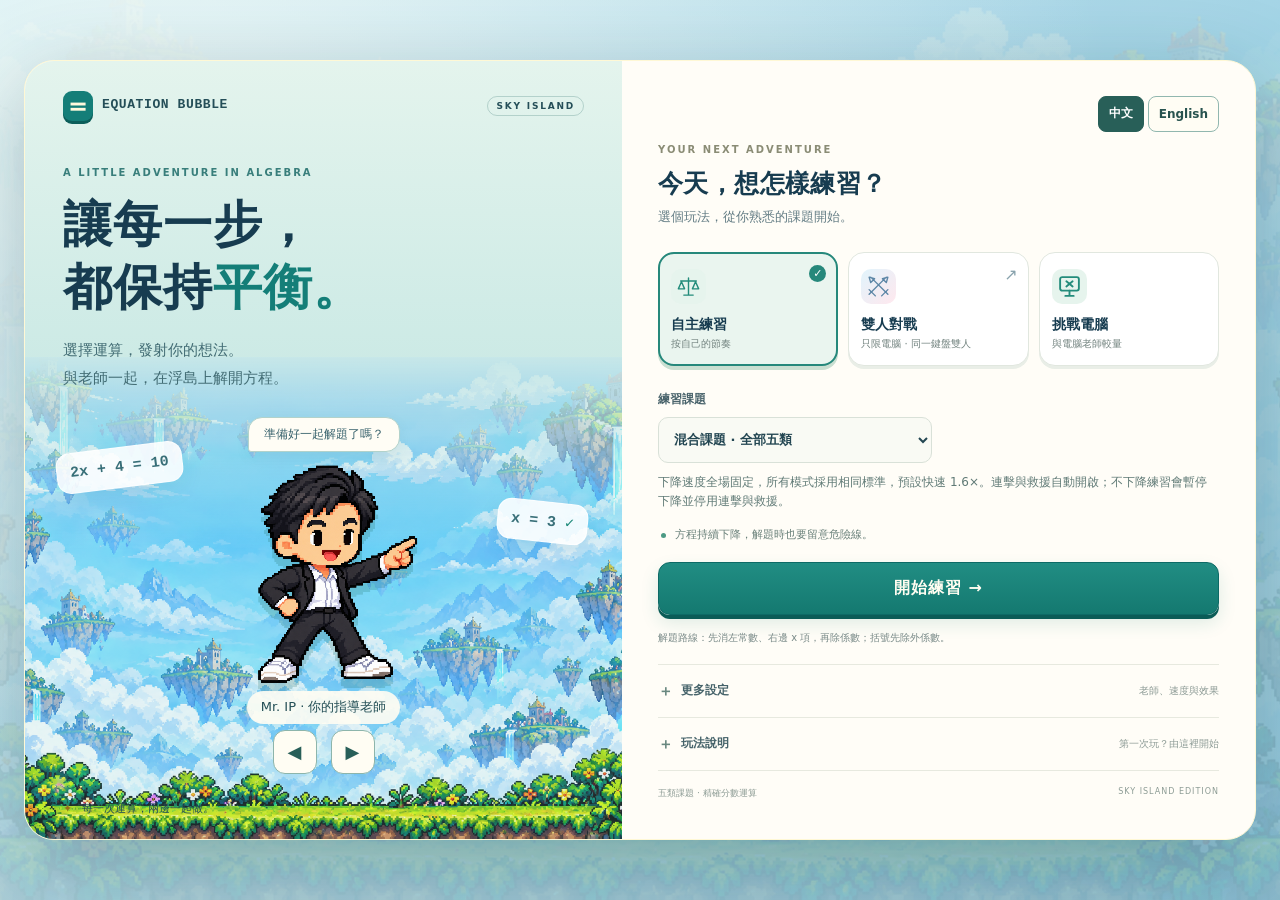
==== commit 9bcd1ac9: "Default every activity to mixed topics on each home visit" ====
--- a/index.html
+++ b/index.html
@@ -22,7 +22,7 @@
         <a class="activity-card battle-card" href="battle.html?v=201"><span class="activity-icon"><svg viewBox="0 0 32 32" aria-hidden="true"><path d="m6 4 22 22M26 4 4 26M4 4l2 7 5-5-7-2Zm24 0-2 7-5-5 7-2ZM4 20l8 8M20 28l8-8"/></svg></span><strong>雙人對戰</strong><small>與同學切磋</small><span class="activity-arrow" aria-hidden="true">↗</span></a>
       </nav>
       <input id="learningMode" type="hidden" value="assist"><div class="basic-settings">
-        <label for="startLevel">練習課題<select id="startLevel"><option value="0">混合課題 · 全部五類</option><option value="1" selected>一步方程</option><option value="2">兩步方程</option><option value="3">兩邊未知數</option><option value="4">括號</option><option value="5">分數與 LCM</option></select></label>
+        <label for="startLevel">練習課題<select id="startLevel"><option value="0" selected>混合課題 · 全部五類</option><option value="1">一步方程</option><option value="2">兩步方程</option><option value="3">兩邊未知數</option><option value="4">括號</option><option value="5">分數與 LCM</option></select></label>
       </div>
       <p class="activity-note" id="activityNote" role="status">方程持續下降，解題時也要留意危險線。</p>
       <button id="start" class="start-button home-start">開始練習 <span aria-hidden="true">→</span></button>
@@ -40,4 +40,4 @@
       <footer class="panel-footer"><span>五類課題 · 精確分數運算</span><span>SKY ISLAND EDITION</span></footer>
     </div>
   </section>
-</div><script src="math.js?v=232"></script><script src="characters.js?v=150"></script><script src="arcade.js?v=255"></script><script src="mobile.js?v=249"></script><script src="learning.js?v=249"></script><script src="excitement.js?v=249"></script><script src="teacher-motion.js?v=251"></script><script src="welcome.js?v=252"></script><script src="arcade-art.js?v=247"></script><script src="home-match.js?v=249"></script><script src="i18n.js?v=256"></script></body></html>
+</div><script src="math.js?v=232"></script><script src="characters.js?v=150"></script><script src="arcade.js?v=255"></script><script src="mobile.js?v=249"></script><script src="learning.js?v=249"></script><script src="excitement.js?v=249"></script><script src="teacher-motion.js?v=251"></script><script src="welcome.js?v=260"></script><script src="arcade-art.js?v=247"></script><script src="home-match.js?v=260"></script><script src="i18n.js?v=259"></script></body></html>
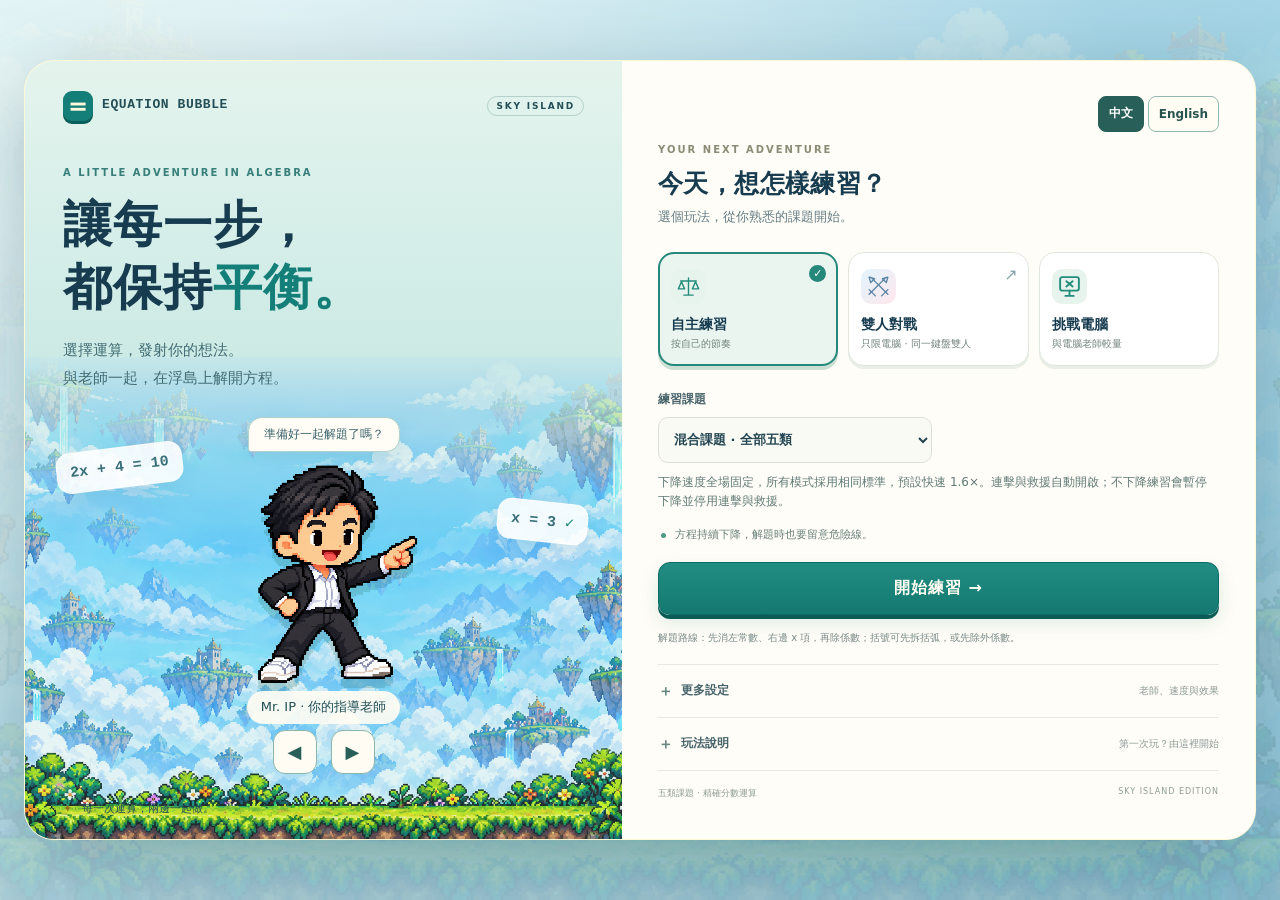
==== commit 7966f629: "Add files via upload" ====
--- a/index.html
+++ b/index.html
@@ -1,13 +1,13 @@
-<!doctype html><html lang="zh-Hant"><head><meta charset="utf-8"><meta name="viewport" content="width=device-width,initial-scale=1,viewport-fit=cover"><title>Equation Bubble — Sky Island Adventure</title><link rel="stylesheet" href="arcade.css?v=150"><link rel="stylesheet" href="sky-theme.css?v=150"><link rel="stylesheet" href="mobile.css?v=150"><link rel="stylesheet" href="polish.css?v=246"><link rel="stylesheet" href="teacher-motion.css?v=200"><link rel="stylesheet" href="welcome.css?v=252"><link rel="stylesheet" href="arcade-art.css?v=203"><link rel="stylesheet" href="solo-cabinet.css?v=255"><style>body>#overlay .home-menu .home-battle-settings .home-battle-check{display:flex!important;align-items:center;justify-content:flex-start;gap:9px;text-align:left!important;margin:8px 0!important;font:500 13px/1.5 system-ui,sans-serif!important}body>#overlay .home-menu .home-battle-check input{flex:none;width:17px!important;height:17px!important;margin:0!important}body>#overlay .home-menu .home-battle-settings select{margin:0!important}body>#overlay .home-menu .home-battle-players label{text-align:left}</style><link rel="stylesheet" href="refinement.css?v=232"><link rel="stylesheet" href="solo-touch.css?v=235"><link rel="stylesheet" href="computer.css?v=250"><link rel="stylesheet" href="i18n.css?v=257"></head><body class="home-open solo-cabinet"><header id="deviceToolbar" hidden><strong class="device-brand">Equation Bubble <small>手提版</small></strong><a class="toolbar-home home-link" href="index.html">⌂ 回主畫面</a><span id="deviceStatus" role="status"></span><button id="devicePause">暫停</button><button id="deviceDesktop">電腦版</button></header><div id="deviceLayout"><main id="viewport"><div id="stage" aria-label="Equation Bubble 遊戲舞台">
+<!doctype html><html lang="zh-Hant"><head><meta charset="utf-8"><meta name="viewport" content="width=device-width,initial-scale=1,viewport-fit=cover"><title>Equation Bubble — Sky Island Adventure</title><link rel="stylesheet" href="arcade.css?v=150"><link rel="stylesheet" href="sky-theme.css?v=150"><link rel="stylesheet" href="mobile.css?v=150"><link rel="stylesheet" href="polish.css?v=246"><link rel="stylesheet" href="teacher-motion.css?v=200"><link rel="stylesheet" href="welcome.css?v=252"><link rel="stylesheet" href="arcade-art.css?v=203"><link rel="stylesheet" href="solo-cabinet.css?v=255"><style>body>#overlay .home-menu .home-battle-settings .home-battle-check{display:flex!important;align-items:center;justify-content:flex-start;gap:9px;text-align:left!important;margin:8px 0!important;font:500 13px/1.5 system-ui,sans-serif!important}body>#overlay .home-menu .home-battle-check input{flex:none;width:17px!important;height:17px!important;margin:0!important}body>#overlay .home-menu .home-battle-settings select{margin:0!important}body>#overlay .home-menu .home-battle-players label{text-align:left}</style><link rel="stylesheet" href="refinement.css?v=232"><link rel="stylesheet" href="solo-touch.css?v=235"><link rel="stylesheet" href="computer.css?v=261"><link rel="stylesheet" href="i18n.css?v=257"></head><body class="home-open solo-cabinet"><header id="deviceToolbar" hidden><strong class="device-brand">Equation Bubble <small>手提版</small></strong><a class="toolbar-home home-link" href="index.html">⌂ 回主畫面</a><span id="deviceStatus" role="status"></span><button id="devicePause">暫停</button><button id="deviceDesktop">電腦版</button></header><div id="deviceLayout"><main id="viewport"><div id="stage" aria-label="Equation Bubble 遊戲舞台">
 <header class="sky-title">EQUATION <em>BUBBLE</em><small>SKY ISLAND ARENA</small></header><div class="sky-frame" aria-hidden="true"></div><div class="sky-dock" aria-hidden="true"></div><div class="scene" aria-hidden="true"></div><div class="score" id="score">000000</div><div class="stage-number" id="stageNumber">01</div><div class="hearts" id="hearts" aria-label="3 顆生命">♥ ♥ ♥</div><button id="pause" title="暫停 P" aria-label="暫停">Ⅱ</button>
 <section id="field" aria-label="下降方程式遊戲區"><svg id="trajectory" viewBox="0 0 1120 660" aria-hidden="true"><path/></svg><svg id="links" viewBox="0 0 1120 660" aria-hidden="true"></svg><div id="rows"></div><div class="danger" id="danger">▼ 危險線 ▼</div><div id="projectile" class="orb green"></div><div id="particles"></div></section>
 <img id="teacher" class="teacher-sprite" src="assets/teacher.png" alt="Yeung Sir 指導老師"><div class="speech" id="speech" role="status" aria-live="polite">兩邊做同一運算！</div><div id="teacherReaction" aria-hidden="true"></div><div id="teaching" aria-live="polite"><span class="teaching-heading">兩邊同步運算</span><span class="reading-caption">每一步，保持等式平衡</span><div id="teachingMath">每次運算，兩邊一起做。</div><div id="sideFeedback" role="status">選擇目標，開始平衡挑戰。</div></div>
 <div class="cannon" id="cannon"><img class="cannon-base" src="assets/cannon.png" alt="黃銅青綠色泡泡炮台"><img class="barrel-sprite" src="assets/cannon.png" alt="" aria-hidden="true"><span id="cannonAmmo">+2</span></div>
-<nav id="ops" aria-label="選擇炮彈運算"><button class="orb green" data-op="+" aria-label="加法">+</button><button class="orb red" data-op="−" aria-label="減法">−</button><button class="orb blue" data-op="×" aria-label="乘法">×</button><button class="orb purple" data-op="÷" aria-label="除法">÷</button><button class="orb orange lcm" data-op="LCM" aria-label="乘最小公倍數">×LCM</button></nav>
+<nav id="ops" aria-label="選擇炮彈運算"><button class="orb green" data-op="+" aria-label="加法">+</button><button class="orb red" data-op="−" aria-label="減法">−</button><button class="orb blue" data-op="×" aria-label="乘法">×</button><button class="orb purple" data-op="÷" aria-label="除法">÷</button><button class="orb blue expand" data-op="EXPAND" aria-label="拆括弧">拆括弧</button><button class="orb orange lcm" data-op="LCM" aria-label="乘最小公倍數">×LCM</button></nav>
 <label class="manual-ammo" id="manualAmmo" hidden>炮彈數值 <input id="ammoValue" type="text" inputmode="text" autocomplete="off" placeholder="例如 3 或 -1/2" aria-label="炮彈數值"><small id="ammoFeedback" role="status">可輸入整數或分數</small></label><div id="currentAmmo"><span class="orb green" id="ammoOrb">+2</span><strong id="ammoText">+2</strong></div><div class="keyboard"><div><kbd>←</kbd><kbd>→</kbd><small>AIM</small></div><div><kbd>↑</kbd><kbd>↓</kbd><small>AMMO</small></div><button id="fire"><kbd>SPACE</kbd><small>FIRE</small></button></div>
 <div class="aux"><a class="aux-versus home-link" href="index.html">⌂ 回主畫面</a><button id="sound" aria-pressed="false">♪ OFF</button><button id="hint">H 提示 1/3</button><button id="deviceToggle">📱 手提裝置模式</button><button id="settings">操作說明</button><button id="restart">重開</button><a class="aux-versus" href="battle.html?v=201">雙人對打 ⚔</a><span id="pressure" hidden>再射 4 發壓頂</span><span id="energy" hidden>⚡ LINK READY</span><span id="combo">COMBO ×1</span><span id="progress">0 / 4</span><span>v17 ILLUSTRATED POSES</span></div>
 <div class="touch"><button data-hold="left" aria-label="向左瞄準">◀</button><button id="touchAmmo">↑ 換彈 ↓</button><button data-hold="right" aria-label="向右瞄準">▶</button><button id="touchFire">發射 ✦</button></div>
-</div></main><section id="mobileControls" hidden aria-label="手提裝置操作台"><header class="touch-hud"><div class="teacher-chip"><img id="mobileTeacherIcon" src="assets/teacher.png" alt=""><span id="mobileTeacherName">Yeung Sir</span></div><span id="mobileProgress"></span></header><div class="mobile-info"><span class="ammo-caption">目前炮彈</span><strong id="mobileLoaded">+?</strong></div><section class="math-readout"><header>兩邊同步運算 <span>運算板</span></header><div id="mobileMath" class="readout-equation">命中後顯示運算步驟</div><p id="mobileFeedback" role="status">點選目標或拖曳遊戲區瞄準，再按發射。</p></section><nav class="mobile-ops" aria-label="手提裝置選擇運算"><button data-op="+" aria-label="手提裝置加法">＋</button><button data-op="−" aria-label="手提裝置減法">−</button><button data-op="×" aria-label="手提裝置乘法">×</button><button data-op="÷" aria-label="手提裝置除法">÷</button><button data-op="LCM" aria-label="手提裝置乘最小公倍數">×LCM</button></nav><label id="mobileValueLabel" hidden>炮彈數值<input id="mobileValue" type="text" inputmode="text" autocomplete="off" placeholder="整數或分數，例如 -1/2" aria-label="手提裝置炮彈數值"></label><div class="mobile-actions"><button data-hold="left" aria-label="手提裝置向左瞄準">◀</button><button id="mobileHint">提示 1/3</button><button data-hold="right" aria-label="手提裝置向右瞄準">▶</button><button id="mobileFire">發射 ✦</button></div><p class="mobile-tip">點目標／拖曳瞄準 · 按住 ◀ ▶ 微調</p></section></div><div class="overlay home-screen" id="overlay">
+</div></main><section id="mobileControls" hidden aria-label="手提裝置操作台"><header class="touch-hud"><div class="teacher-chip"><img id="mobileTeacherIcon" src="assets/teacher.png" alt=""><span id="mobileTeacherName">Yeung Sir</span></div><span id="mobileProgress"></span></header><div class="mobile-info"><span class="ammo-caption">目前炮彈</span><strong id="mobileLoaded">+?</strong></div><section class="math-readout"><header>兩邊同步運算 <span>運算板</span></header><div id="mobileMath" class="readout-equation">命中後顯示運算步驟</div><p id="mobileFeedback" role="status">點選目標或拖曳遊戲區瞄準，再按發射。</p></section><nav class="mobile-ops" aria-label="手提裝置選擇運算"><button data-op="+" aria-label="手提裝置加法">＋</button><button data-op="−" aria-label="手提裝置減法">−</button><button data-op="×" aria-label="手提裝置乘法">×</button><button data-op="÷" aria-label="手提裝置除法">÷</button><button class="expand" data-op="EXPAND" aria-label="拆括弧">拆括弧</button><button data-op="LCM" aria-label="手提裝置乘最小公倍數">×LCM</button></nav><label id="mobileValueLabel" hidden>炮彈數值<input id="mobileValue" type="text" inputmode="text" autocomplete="off" placeholder="整數或分數，例如 -1/2" aria-label="手提裝置炮彈數值"></label><div class="mobile-actions"><button data-hold="left" aria-label="手提裝置向左瞄準">◀</button><button id="mobileHint">提示 1/3</button><button data-hold="right" aria-label="手提裝置向右瞄準">▶</button><button id="mobileFire">發射 ✦</button></div><p class="mobile-tip">點目標／拖曳瞄準 · 按住 ◀ ▶ 微調</p></section></div><div class="overlay home-screen" id="overlay">
   <section class="menu home-menu" aria-label="Equation Bubble 主畫面">
     <div class="home-hero">
       <a class="home-brand" href="index.html" aria-label="Equation Bubble 主畫面"><span class="brand-symbol">＝</span> EQUATION BUBBLE<span class="brand-edition">SKY ISLAND</span></a>
@@ -26,7 +26,7 @@
       </div>
       <p class="activity-note" id="activityNote" role="status">方程持續下降，解題時也要留意危險線。</p>
       <button id="start" class="start-button home-start">開始練習 <span aria-hidden="true">→</span></button>
-      <p class="home-route">解題路線：先消左常數、右邊 x 項，再除係數；括號先除外係數。</p>
+      <p class="home-route">解題路線：先消左常數、右邊 x 項，再除係數；括號可先拆括弧，或先除外係數。</p>
       <details class="home-details" id="homeAdvanced"><summary>更多設定 <span>老師、速度與效果</span></summary><div class="advanced-grid">
         <label for="singleTeacher">指導老師<select id="singleTeacher"><option value="0">Ms. Tong</option><option value="1" selected>Mr. IP</option><option value="2">Yeung Sir</option><option value="3">Mr. Kwok</option><option value="4">Ip Sir</option></select></label>
         <label for="fallSpeed">下降速度<select id="fallSpeed"><option value="0.65">慢速 · 0.65×</option><option value="1">標準 · 1×</option><option value="1.6" selected>快速 · 1.6×</option><option value="2.3">極速 · 2.3×</option></select></label>
@@ -40,4 +40,4 @@
       <footer class="panel-footer"><span>五類課題 · 精確分數運算</span><span>SKY ISLAND EDITION</span></footer>
     </div>
   </section>
-</div><script src="math.js?v=232"></script><script src="characters.js?v=150"></script><script src="arcade.js?v=255"></script><script src="mobile.js?v=249"></script><script src="learning.js?v=249"></script><script src="excitement.js?v=249"></script><script src="teacher-motion.js?v=251"></script><script src="welcome.js?v=260"></script><script src="arcade-art.js?v=247"></script><script src="home-match.js?v=260"></script><script src="i18n.js?v=259"></script></body></html>
+</div><script src="math.js?v=261"></script><script src="characters.js?v=150"></script><script src="arcade.js?v=261"></script><script src="mobile.js?v=249"></script><script src="learning.js?v=249"></script><script src="excitement.js?v=249"></script><script src="teacher-motion.js?v=251"></script><script src="welcome.js?v=260"></script><script src="arcade-art.js?v=247"></script><script src="home-match.js?v=261"></script><script src="i18n.js?v=261"></script></body></html>
--- a/computer.css
+++ b/computer.css
@@ -122,3 +122,17 @@
  body.versus-page.mobile-mode.computer-mode .computer-player-slot .mobile-vs-controls{position:absolute;width:360px;height:calc(100dvh - 118px - var(--computer-preview-height))}
  body.versus-page.mobile-mode.computer-mode .computer-player-slot .arena{left:calc((100% - 380px - 786px * var(--arena-scale)) / 2)}
 }
+
+/* Six operations: preserve room for the loaded shot and fire button. */
+body.mobile-mode .mobile-ops,body.mobile-mode .mobile-vs-controls nav{grid-template-columns:repeat(6,minmax(0,1fr))}
+body.mobile-mode #mobileControls .mobile-ops .expand,body.mobile-mode .mobile-vs-controls nav .expand{font-size:12px!important;line-height:1.15;padding:2px!important;overflow-wrap:anywhere}
+body.solo-cabinet:not(.mobile-mode) #ops{gap:8px}
+body.solo-cabinet:not(.mobile-mode) #ops .orb{width:50px;height:60px}
+body.solo-cabinet:not(.mobile-mode) #ops .expand{font-size:13px}
+body.versus-page .battle-ops{gap:8px}
+body.versus-page .battle-ops .orb{width:48px}
+body.versus-page .battle-ops .expand{font-size:12px}
+.orb.expand{font-size:13px}
+html[lang=en] .orb.expand{font-size:11px}
+body .battle-bullet.expand,html[lang=en] body .battle-bullet.expand{font-size:9px;line-height:1}
+body #projectile.expand,html[lang=en] body #projectile.expand{font-size:10px;line-height:1}
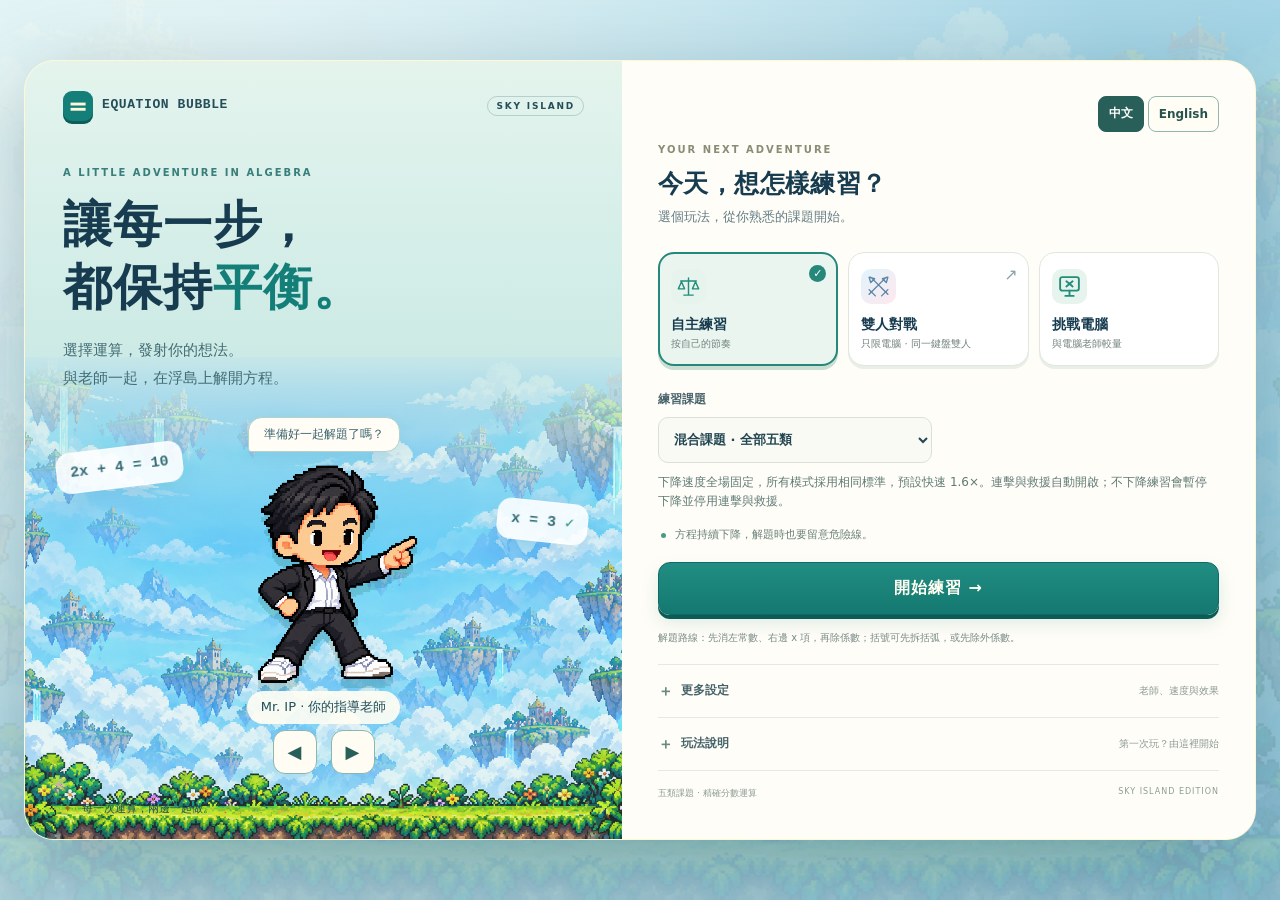
==== commit 1ecfd4b4: "Refresh launcher label stylesheet cache version" ====
--- a/index.html
+++ b/index.html
@@ -1,4 +1,4 @@
-<!doctype html><html lang="zh-Hant"><head><meta charset="utf-8"><meta name="viewport" content="width=device-width,initial-scale=1,viewport-fit=cover"><title>Equation Bubble — Sky Island Adventure</title><link rel="stylesheet" href="arcade.css?v=150"><link rel="stylesheet" href="sky-theme.css?v=150"><link rel="stylesheet" href="mobile.css?v=150"><link rel="stylesheet" href="polish.css?v=246"><link rel="stylesheet" href="teacher-motion.css?v=200"><link rel="stylesheet" href="welcome.css?v=252"><link rel="stylesheet" href="arcade-art.css?v=203"><link rel="stylesheet" href="solo-cabinet.css?v=255"><style>body>#overlay .home-menu .home-battle-settings .home-battle-check{display:flex!important;align-items:center;justify-content:flex-start;gap:9px;text-align:left!important;margin:8px 0!important;font:500 13px/1.5 system-ui,sans-serif!important}body>#overlay .home-menu .home-battle-check input{flex:none;width:17px!important;height:17px!important;margin:0!important}body>#overlay .home-menu .home-battle-settings select{margin:0!important}body>#overlay .home-menu .home-battle-players label{text-align:left}</style><link rel="stylesheet" href="refinement.css?v=232"><link rel="stylesheet" href="solo-touch.css?v=235"><link rel="stylesheet" href="computer.css?v=261"><link rel="stylesheet" href="i18n.css?v=257"></head><body class="home-open solo-cabinet"><header id="deviceToolbar" hidden><strong class="device-brand">Equation Bubble <small>手提版</small></strong><a class="toolbar-home home-link" href="index.html">⌂ 回主畫面</a><span id="deviceStatus" role="status"></span><button id="devicePause">暫停</button><button id="deviceDesktop">電腦版</button></header><div id="deviceLayout"><main id="viewport"><div id="stage" aria-label="Equation Bubble 遊戲舞台">
+<!doctype html><html lang="zh-Hant"><head><meta charset="utf-8"><meta name="viewport" content="width=device-width,initial-scale=1,viewport-fit=cover"><title>Equation Bubble — Sky Island Adventure</title><link rel="stylesheet" href="arcade.css?v=150"><link rel="stylesheet" href="sky-theme.css?v=150"><link rel="stylesheet" href="mobile.css?v=150"><link rel="stylesheet" href="polish.css?v=246"><link rel="stylesheet" href="teacher-motion.css?v=200"><link rel="stylesheet" href="welcome.css?v=252"><link rel="stylesheet" href="arcade-art.css?v=203"><link rel="stylesheet" href="solo-cabinet.css?v=255"><style>body>#overlay .home-menu .home-battle-settings .home-battle-check{display:flex!important;align-items:center;justify-content:flex-start;gap:9px;text-align:left!important;margin:8px 0!important;font:500 13px/1.5 system-ui,sans-serif!important}body>#overlay .home-menu .home-battle-check input{flex:none;width:17px!important;height:17px!important;margin:0!important}body>#overlay .home-menu .home-battle-settings select{margin:0!important}body>#overlay .home-menu .home-battle-players label{text-align:left}</style><link rel="stylesheet" href="refinement.css?v=232"><link rel="stylesheet" href="solo-touch.css?v=235"><link rel="stylesheet" href="computer.css?v=261"><link rel="stylesheet" href="i18n.css?v=262"></head><body class="home-open solo-cabinet"><header id="deviceToolbar" hidden><strong class="device-brand">Equation Bubble <small>手提版</small></strong><a class="toolbar-home home-link" href="index.html">⌂ 回主畫面</a><span id="deviceStatus" role="status"></span><button id="devicePause">暫停</button><button id="deviceDesktop">電腦版</button></header><div id="deviceLayout"><main id="viewport"><div id="stage" aria-label="Equation Bubble 遊戲舞台">
 <header class="sky-title">EQUATION <em>BUBBLE</em><small>SKY ISLAND ARENA</small></header><div class="sky-frame" aria-hidden="true"></div><div class="sky-dock" aria-hidden="true"></div><div class="scene" aria-hidden="true"></div><div class="score" id="score">000000</div><div class="stage-number" id="stageNumber">01</div><div class="hearts" id="hearts" aria-label="3 顆生命">♥ ♥ ♥</div><button id="pause" title="暫停 P" aria-label="暫停">Ⅱ</button>
 <section id="field" aria-label="下降方程式遊戲區"><svg id="trajectory" viewBox="0 0 1120 660" aria-hidden="true"><path/></svg><svg id="links" viewBox="0 0 1120 660" aria-hidden="true"></svg><div id="rows"></div><div class="danger" id="danger">▼ 危險線 ▼</div><div id="projectile" class="orb green"></div><div id="particles"></div></section>
 <img id="teacher" class="teacher-sprite" src="assets/teacher.png" alt="Yeung Sir 指導老師"><div class="speech" id="speech" role="status" aria-live="polite">兩邊做同一運算！</div><div id="teacherReaction" aria-hidden="true"></div><div id="teaching" aria-live="polite"><span class="teaching-heading">兩邊同步運算</span><span class="reading-caption">每一步，保持等式平衡</span><div id="teachingMath">每次運算，兩邊一起做。</div><div id="sideFeedback" role="status">選擇目標，開始平衡挑戰。</div></div>
--- a/i18n.css
+++ b/i18n.css
@@ -49,3 +49,10 @@
 html[lang=en] body.solo-cabinet:not(.mobile-mode) #stage #teaching .rescue-button{grid-column:2;grid-row:1/4;align-self:center;margin:0;min-height:44px;font-size:16px;padding:5px}
 html[lang=en] body.solo-cabinet:not(.mobile-mode) #hint:before{content:'← → Aim · ↑ ↓ Operation';font-size:13px}
 html[lang=en] #currentAmmo:before{content:'Loaded'}
+/* Keep the three-character expand label inside launcher bubbles, overriding numeric ammo sizing. */
+body .orb.expand{font-size:13px!important;line-height:1.15;letter-spacing:0;white-space:nowrap}
+body .orb.expand>span{font-size:inherit!important}
+html[lang=en] body .orb.expand{font-size:10px!important}
+/* Launcher preview is larger than the compact operation selector. */
+body #cannonAmmo.expand{font-size:18px!important}
+html[lang=en] body #cannonAmmo.expand{font-size:12px!important}
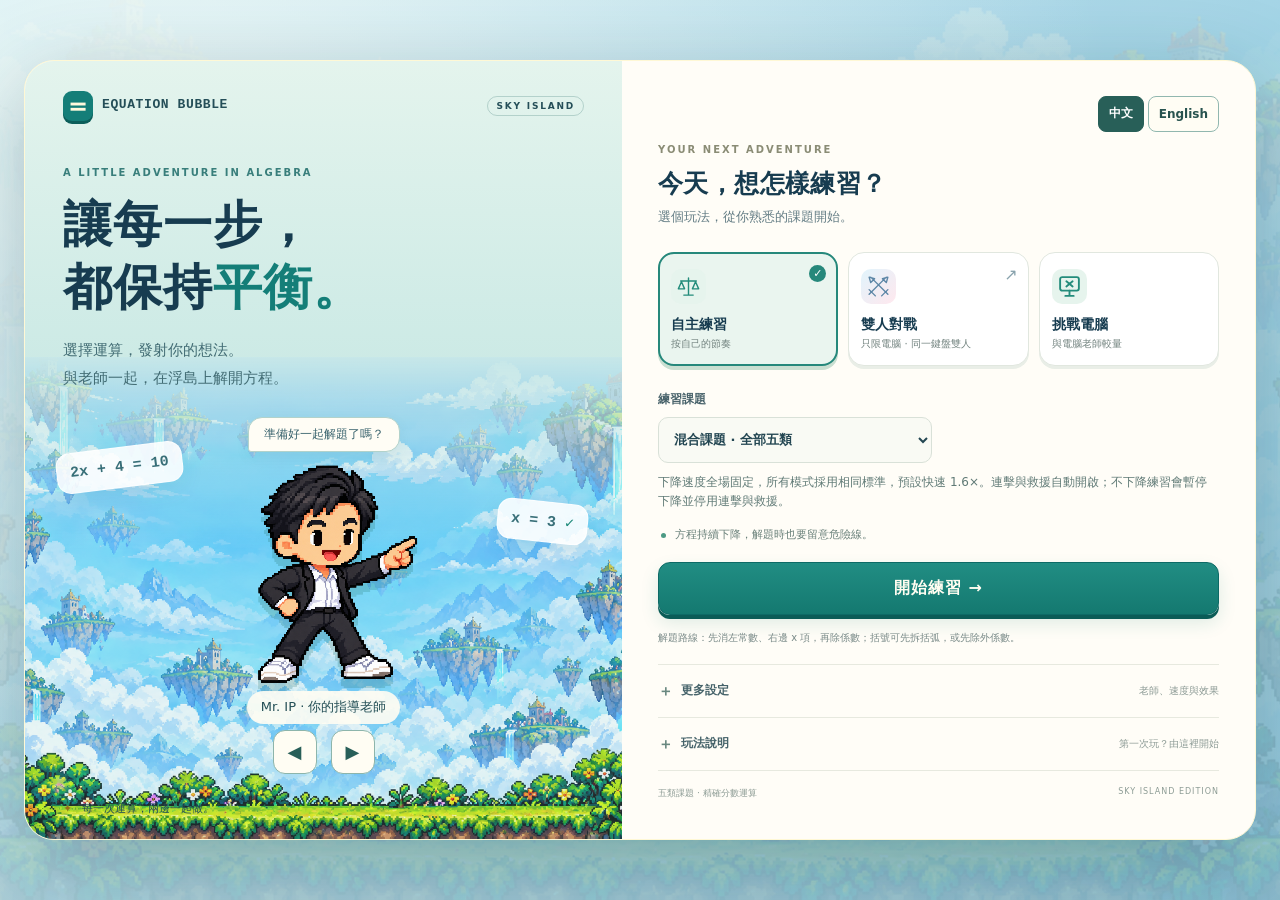
==== commit 525a2cdd: "Load enlarged English Expand stylesheet without stale cache" ====
--- a/index.html
+++ b/index.html
@@ -1,4 +1,4 @@
-<!doctype html><html lang="zh-Hant"><head><meta charset="utf-8"><meta name="viewport" content="width=device-width,initial-scale=1,viewport-fit=cover"><title>Equation Bubble — Sky Island Adventure</title><link rel="stylesheet" href="arcade.css?v=150"><link rel="stylesheet" href="sky-theme.css?v=150"><link rel="stylesheet" href="mobile.css?v=150"><link rel="stylesheet" href="polish.css?v=246"><link rel="stylesheet" href="teacher-motion.css?v=200"><link rel="stylesheet" href="welcome.css?v=252"><link rel="stylesheet" href="arcade-art.css?v=203"><link rel="stylesheet" href="solo-cabinet.css?v=255"><style>body>#overlay .home-menu .home-battle-settings .home-battle-check{display:flex!important;align-items:center;justify-content:flex-start;gap:9px;text-align:left!important;margin:8px 0!important;font:500 13px/1.5 system-ui,sans-serif!important}body>#overlay .home-menu .home-battle-check input{flex:none;width:17px!important;height:17px!important;margin:0!important}body>#overlay .home-menu .home-battle-settings select{margin:0!important}body>#overlay .home-menu .home-battle-players label{text-align:left}</style><link rel="stylesheet" href="refinement.css?v=232"><link rel="stylesheet" href="solo-touch.css?v=235"><link rel="stylesheet" href="computer.css?v=261"><link rel="stylesheet" href="i18n.css?v=262"></head><body class="home-open solo-cabinet"><header id="deviceToolbar" hidden><strong class="device-brand">Equation Bubble <small>手提版</small></strong><a class="toolbar-home home-link" href="index.html">⌂ 回主畫面</a><span id="deviceStatus" role="status"></span><button id="devicePause">暫停</button><button id="deviceDesktop">電腦版</button></header><div id="deviceLayout"><main id="viewport"><div id="stage" aria-label="Equation Bubble 遊戲舞台">
+<!doctype html><html lang="zh-Hant"><head><meta charset="utf-8"><meta name="viewport" content="width=device-width,initial-scale=1,viewport-fit=cover"><title>Equation Bubble — Sky Island Adventure</title><link rel="stylesheet" href="arcade.css?v=150"><link rel="stylesheet" href="sky-theme.css?v=150"><link rel="stylesheet" href="mobile.css?v=150"><link rel="stylesheet" href="polish.css?v=246"><link rel="stylesheet" href="teacher-motion.css?v=200"><link rel="stylesheet" href="welcome.css?v=252"><link rel="stylesheet" href="arcade-art.css?v=203"><link rel="stylesheet" href="solo-cabinet.css?v=255"><style>body>#overlay .home-menu .home-battle-settings .home-battle-check{display:flex!important;align-items:center;justify-content:flex-start;gap:9px;text-align:left!important;margin:8px 0!important;font:500 13px/1.5 system-ui,sans-serif!important}body>#overlay .home-menu .home-battle-check input{flex:none;width:17px!important;height:17px!important;margin:0!important}body>#overlay .home-menu .home-battle-settings select{margin:0!important}body>#overlay .home-menu .home-battle-players label{text-align:left}</style><link rel="stylesheet" href="refinement.css?v=232"><link rel="stylesheet" href="solo-touch.css?v=235"><link rel="stylesheet" href="computer.css?v=261"><link rel="stylesheet" href="i18n.css?v=263"></head><body class="home-open solo-cabinet"><header id="deviceToolbar" hidden><strong class="device-brand">Equation Bubble <small>手提版</small></strong><a class="toolbar-home home-link" href="index.html">⌂ 回主畫面</a><span id="deviceStatus" role="status"></span><button id="devicePause">暫停</button><button id="deviceDesktop">電腦版</button></header><div id="deviceLayout"><main id="viewport"><div id="stage" aria-label="Equation Bubble 遊戲舞台">
 <header class="sky-title">EQUATION <em>BUBBLE</em><small>SKY ISLAND ARENA</small></header><div class="sky-frame" aria-hidden="true"></div><div class="sky-dock" aria-hidden="true"></div><div class="scene" aria-hidden="true"></div><div class="score" id="score">000000</div><div class="stage-number" id="stageNumber">01</div><div class="hearts" id="hearts" aria-label="3 顆生命">♥ ♥ ♥</div><button id="pause" title="暫停 P" aria-label="暫停">Ⅱ</button>
 <section id="field" aria-label="下降方程式遊戲區"><svg id="trajectory" viewBox="0 0 1120 660" aria-hidden="true"><path/></svg><svg id="links" viewBox="0 0 1120 660" aria-hidden="true"></svg><div id="rows"></div><div class="danger" id="danger">▼ 危險線 ▼</div><div id="projectile" class="orb green"></div><div id="particles"></div></section>
 <img id="teacher" class="teacher-sprite" src="assets/teacher.png" alt="Yeung Sir 指導老師"><div class="speech" id="speech" role="status" aria-live="polite">兩邊做同一運算！</div><div id="teacherReaction" aria-hidden="true"></div><div id="teaching" aria-live="polite"><span class="teaching-heading">兩邊同步運算</span><span class="reading-caption">每一步，保持等式平衡</span><div id="teachingMath">每次運算，兩邊一起做。</div><div id="sideFeedback" role="status">選擇目標，開始平衡挑戰。</div></div>
--- a/i18n.css
+++ b/i18n.css
@@ -52,7 +52,7 @@
 /* Keep the three-character expand label inside launcher bubbles, overriding numeric ammo sizing. */
 body .orb.expand{font-size:13px!important;line-height:1.15;letter-spacing:0;white-space:nowrap}
 body .orb.expand>span{font-size:inherit!important}
-html[lang=en] body .orb.expand{font-size:10px!important}
+html[lang=en] body .orb.expand{font-size:13px!important}
 /* Launcher preview is larger than the compact operation selector. */
 body #cannonAmmo.expand{font-size:18px!important}
-html[lang=en] body #cannonAmmo.expand{font-size:12px!important}
+html[lang=en] body #cannonAmmo.expand{font-size:18px!important}
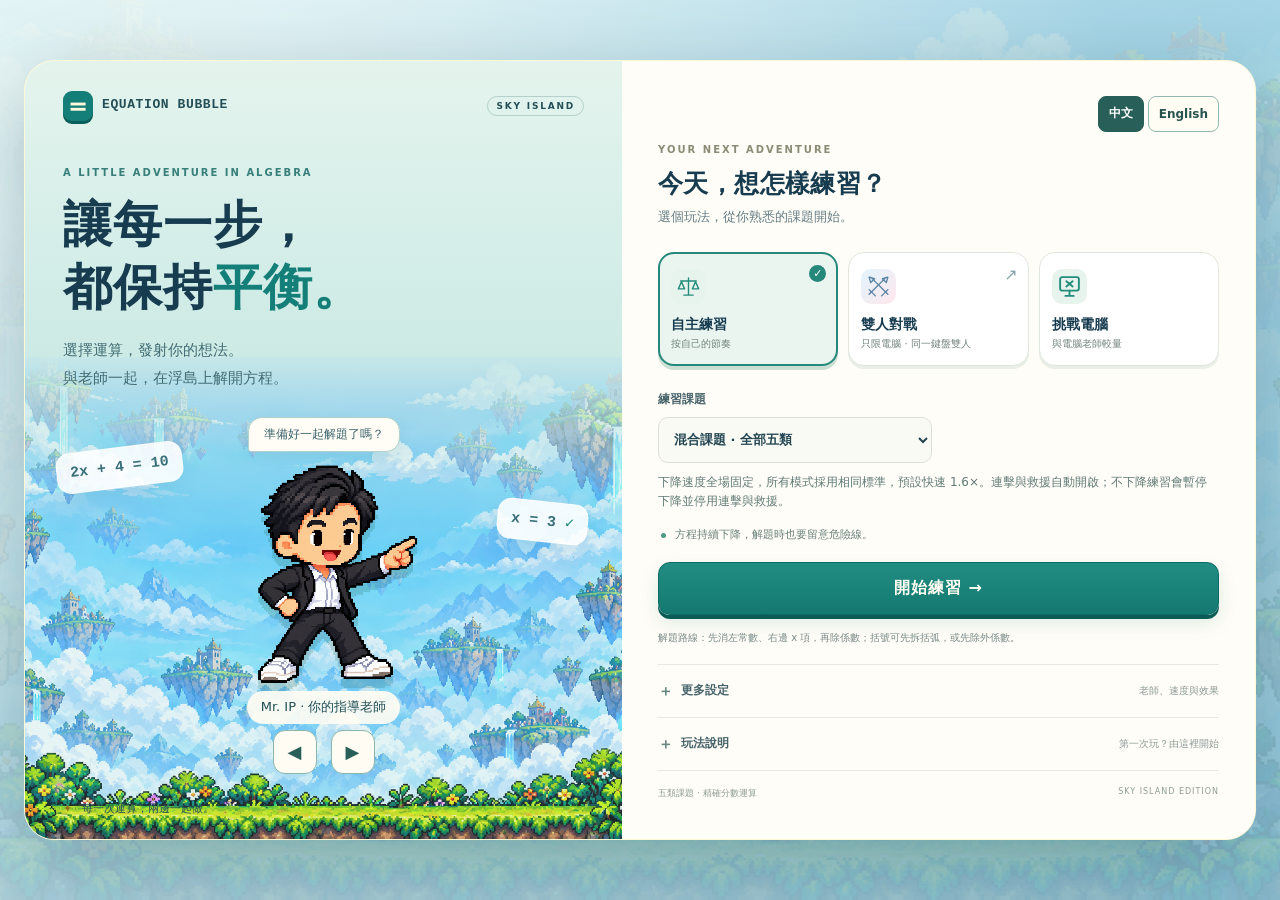
==== commit bd0bccd3: "Fix device switching, desktop versus access, Expand layout and English labels Separate physical hand" ====
--- a/index.html
+++ b/index.html
@@ -1,4 +1,4 @@
-<!doctype html><html lang="zh-Hant"><head><meta charset="utf-8"><meta name="viewport" content="width=device-width,initial-scale=1,viewport-fit=cover"><title>Equation Bubble — Sky Island Adventure</title><link rel="stylesheet" href="arcade.css?v=150"><link rel="stylesheet" href="sky-theme.css?v=150"><link rel="stylesheet" href="mobile.css?v=150"><link rel="stylesheet" href="polish.css?v=246"><link rel="stylesheet" href="teacher-motion.css?v=200"><link rel="stylesheet" href="welcome.css?v=252"><link rel="stylesheet" href="arcade-art.css?v=203"><link rel="stylesheet" href="solo-cabinet.css?v=255"><style>body>#overlay .home-menu .home-battle-settings .home-battle-check{display:flex!important;align-items:center;justify-content:flex-start;gap:9px;text-align:left!important;margin:8px 0!important;font:500 13px/1.5 system-ui,sans-serif!important}body>#overlay .home-menu .home-battle-check input{flex:none;width:17px!important;height:17px!important;margin:0!important}body>#overlay .home-menu .home-battle-settings select{margin:0!important}body>#overlay .home-menu .home-battle-players label{text-align:left}</style><link rel="stylesheet" href="refinement.css?v=232"><link rel="stylesheet" href="solo-touch.css?v=235"><link rel="stylesheet" href="computer.css?v=261"><link rel="stylesheet" href="i18n.css?v=263"></head><body class="home-open solo-cabinet"><header id="deviceToolbar" hidden><strong class="device-brand">Equation Bubble <small>手提版</small></strong><a class="toolbar-home home-link" href="index.html">⌂ 回主畫面</a><span id="deviceStatus" role="status"></span><button id="devicePause">暫停</button><button id="deviceDesktop">電腦版</button></header><div id="deviceLayout"><main id="viewport"><div id="stage" aria-label="Equation Bubble 遊戲舞台">
+<!doctype html><html lang="zh-Hant"><head><meta charset="utf-8"><meta name="viewport" content="width=device-width,initial-scale=1,viewport-fit=cover"><title>Equation Bubble — Sky Island Adventure</title><link rel="stylesheet" href="arcade.css?v=150"><link rel="stylesheet" href="sky-theme.css?v=150"><link rel="stylesheet" href="mobile.css?v=150"><link rel="stylesheet" href="polish.css?v=246"><link rel="stylesheet" href="teacher-motion.css?v=200"><link rel="stylesheet" href="welcome.css?v=252"><link rel="stylesheet" href="arcade-art.css?v=203"><link rel="stylesheet" href="solo-cabinet.css?v=255"><style>body>#overlay .home-menu .home-battle-settings .home-battle-check{display:flex!important;align-items:center;justify-content:flex-start;gap:9px;text-align:left!important;margin:8px 0!important;font:500 13px/1.5 system-ui,sans-serif!important}body>#overlay .home-menu .home-battle-check input{flex:none;width:17px!important;height:17px!important;margin:0!important}body>#overlay .home-menu .home-battle-settings select{margin:0!important}body>#overlay .home-menu .home-battle-players label{text-align:left}</style><link rel="stylesheet" href="refinement.css?v=232"><link rel="stylesheet" href="solo-touch.css?v=235"><link rel="stylesheet" href="computer.css?v=261"><link rel="stylesheet" href="i18n.css?v=264"></head><body class="home-open solo-cabinet"><div id="deviceSwitchNotice" role="status" hidden></div><header id="deviceToolbar" hidden><strong class="device-brand">Equation Bubble <small>手提版</small></strong><a class="toolbar-home home-link" href="index.html">⌂ 回主畫面</a><span id="deviceStatus" role="status"></span><button id="devicePause">暫停</button><button id="deviceDesktop">電腦版</button></header><div id="deviceLayout"><main id="viewport"><div id="stage" aria-label="Equation Bubble 遊戲舞台">
 <header class="sky-title">EQUATION <em>BUBBLE</em><small>SKY ISLAND ARENA</small></header><div class="sky-frame" aria-hidden="true"></div><div class="sky-dock" aria-hidden="true"></div><div class="scene" aria-hidden="true"></div><div class="score" id="score">000000</div><div class="stage-number" id="stageNumber">01</div><div class="hearts" id="hearts" aria-label="3 顆生命">♥ ♥ ♥</div><button id="pause" title="暫停 P" aria-label="暫停">Ⅱ</button>
 <section id="field" aria-label="下降方程式遊戲區"><svg id="trajectory" viewBox="0 0 1120 660" aria-hidden="true"><path/></svg><svg id="links" viewBox="0 0 1120 660" aria-hidden="true"></svg><div id="rows"></div><div class="danger" id="danger">▼ 危險線 ▼</div><div id="projectile" class="orb green"></div><div id="particles"></div></section>
 <img id="teacher" class="teacher-sprite" src="assets/teacher.png" alt="Yeung Sir 指導老師"><div class="speech" id="speech" role="status" aria-live="polite">兩邊做同一運算！</div><div id="teacherReaction" aria-hidden="true"></div><div id="teaching" aria-live="polite"><span class="teaching-heading">兩邊同步運算</span><span class="reading-caption">每一步，保持等式平衡</span><div id="teachingMath">每次運算，兩邊一起做。</div><div id="sideFeedback" role="status">選擇目標，開始平衡挑戰。</div></div>
@@ -40,4 +40,4 @@
       <footer class="panel-footer"><span>五類課題 · 精確分數運算</span><span>SKY ISLAND EDITION</span></footer>
     </div>
   </section>
-</div><script src="math.js?v=261"></script><script src="characters.js?v=150"></script><script src="arcade.js?v=261"></script><script src="mobile.js?v=249"></script><script src="learning.js?v=249"></script><script src="excitement.js?v=249"></script><script src="teacher-motion.js?v=251"></script><script src="welcome.js?v=260"></script><script src="arcade-art.js?v=247"></script><script src="home-match.js?v=261"></script><script src="i18n.js?v=261"></script></body></html>
+</div><script src="math.js?v=261"></script><script src="characters.js?v=150"></script><script src="arcade.js?v=264"></script><script src="mobile.js?v=264"></script><script src="learning.js?v=249"></script><script src="excitement.js?v=249"></script><script src="teacher-motion.js?v=251"></script><script src="welcome.js?v=260"></script><script src="arcade-art.js?v=247"></script><script src="home-match.js?v=264"></script><script src="i18n.js?v=264"></script></body></html>
--- a/i18n.css
+++ b/i18n.css
@@ -56,3 +56,20 @@
 /* Launcher preview is larger than the compact operation selector. */
 body #cannonAmmo.expand{font-size:18px!important}
 html[lang=en] body #cannonAmmo.expand{font-size:18px!important}
+
+/* A queued layout change must be visible even while the touch toolbar is hidden. */
+#deviceSwitchNotice:not([hidden]){position:fixed;z-index:500;top:64px;left:50%;transform:translateX(-50%);max-width:calc(100vw - 32px);box-sizing:border-box;padding:10px 14px;border:2px solid #e1bc71;border-radius:10px;background:#fff9e8;color:#263f4b;font:600 14px/1.4 system-ui,sans-serif;box-shadow:0 3px 12px #0004;pointer-events:none}
+/* Use the same readable launcher label in solo, local VS and computer matches. */
+body #cannonAmmo0.expand,body #cannonAmmo1.expand,
+html[lang=en] body #cannonAmmo0.expand,html[lang=en] body #cannonAmmo1.expand{font-size:18px!important}
+/* Reserve enough room for whole labels instead of breaking Expand into letters. */
+body.mobile-mode #mobileControls>.mobile-ops,
+body.versus-page.mobile-mode.computer-mode .mobile-vs-controls>nav{grid-template-columns:repeat(4,minmax(0,1fr)) minmax(58px,1.45fr) minmax(52px,1.25fr)!important;gap:4px}
+body.mobile-mode #mobileControls>.mobile-ops button,
+body.versus-page.mobile-mode.computer-mode .mobile-vs-controls>nav button{min-width:0;box-sizing:border-box}
+body.mobile-mode #mobileControls .mobile-ops .expand,
+body.versus-page.mobile-mode.computer-mode .mobile-vs-controls nav .expand{font-size:13px!important;white-space:nowrap;overflow-wrap:normal;word-break:normal;line-height:1.15;padding:2px!important;letter-spacing:0}
+html[lang=en] body.mobile-mode #mobileControls .mobile-ops .expand,
+html[lang=en] body.versus-page.mobile-mode.computer-mode .mobile-vs-controls nav .expand{font-size:12px!important}
+body.mobile-mode #mobileControls .mobile-ops button:last-child,
+body.versus-page.mobile-mode.computer-mode .mobile-vs-controls nav button:last-child{font-size:13px!important;white-space:nowrap;padding:2px!important}
